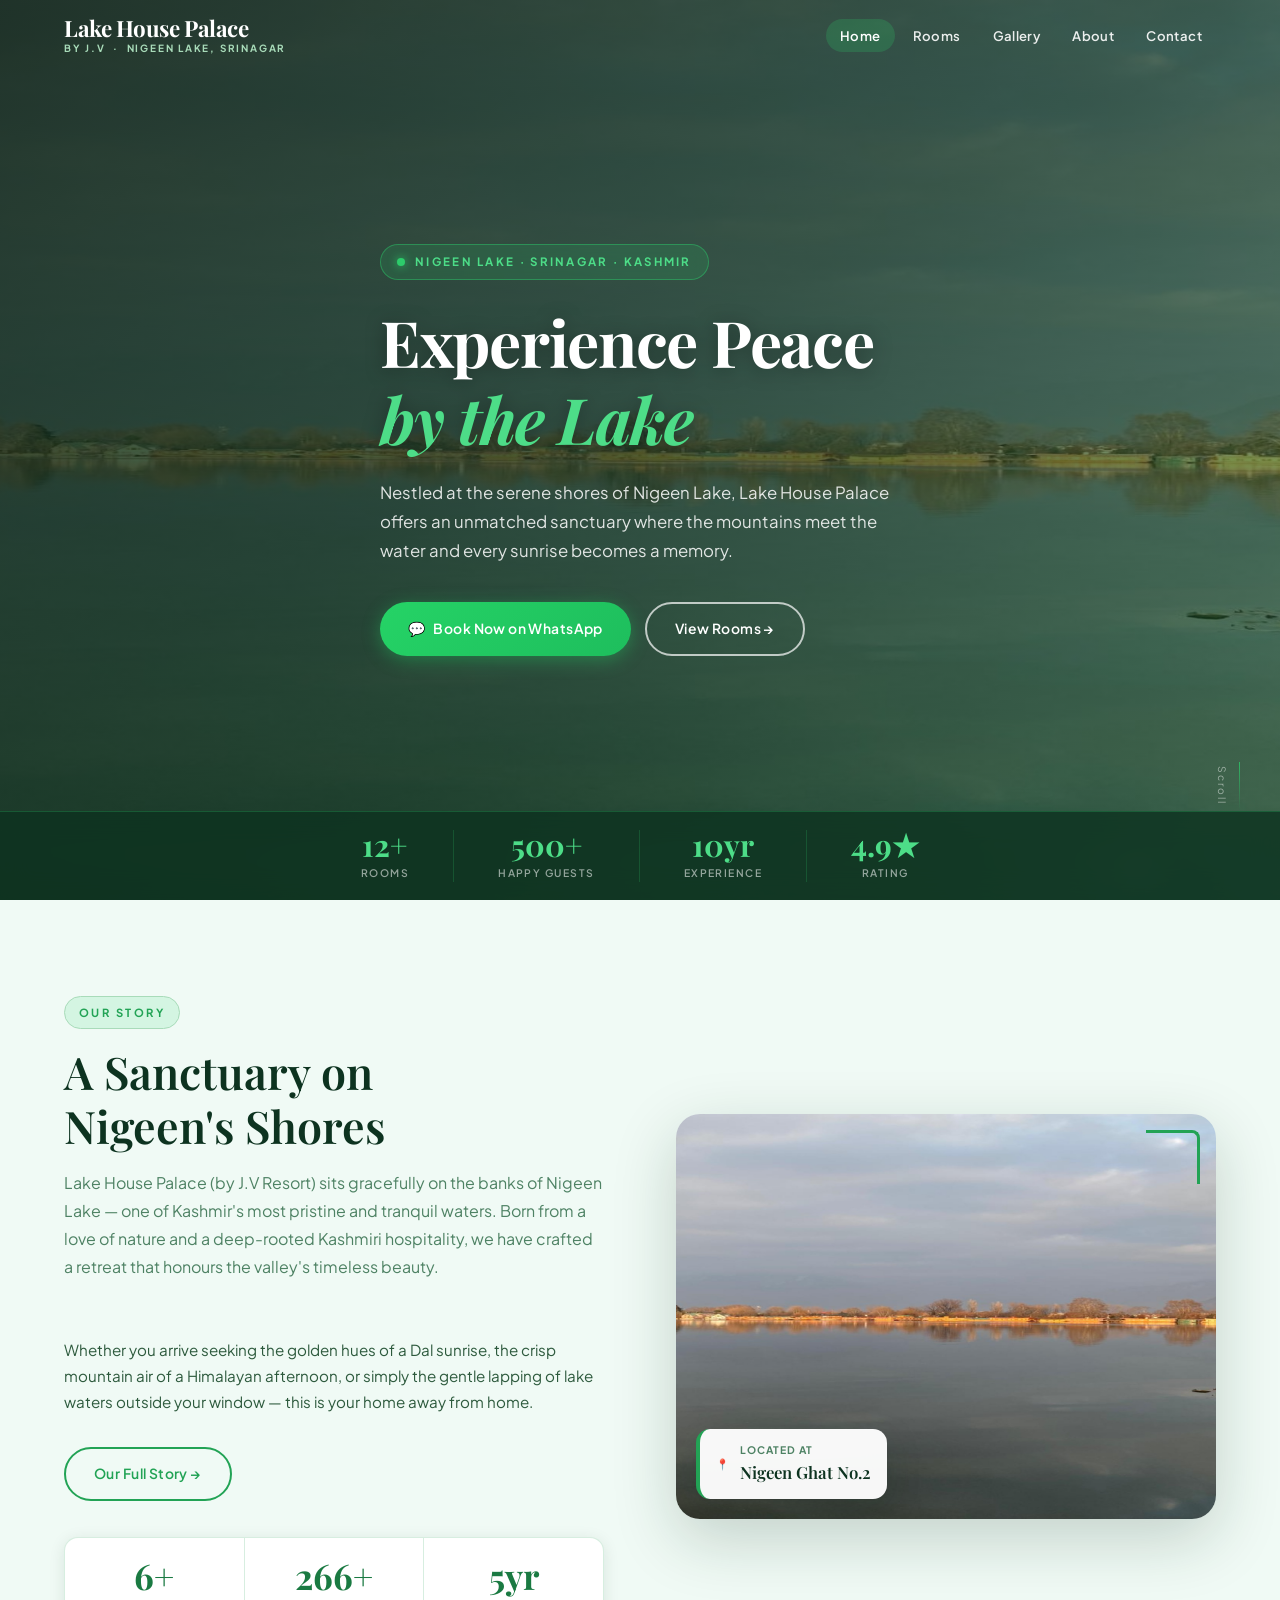
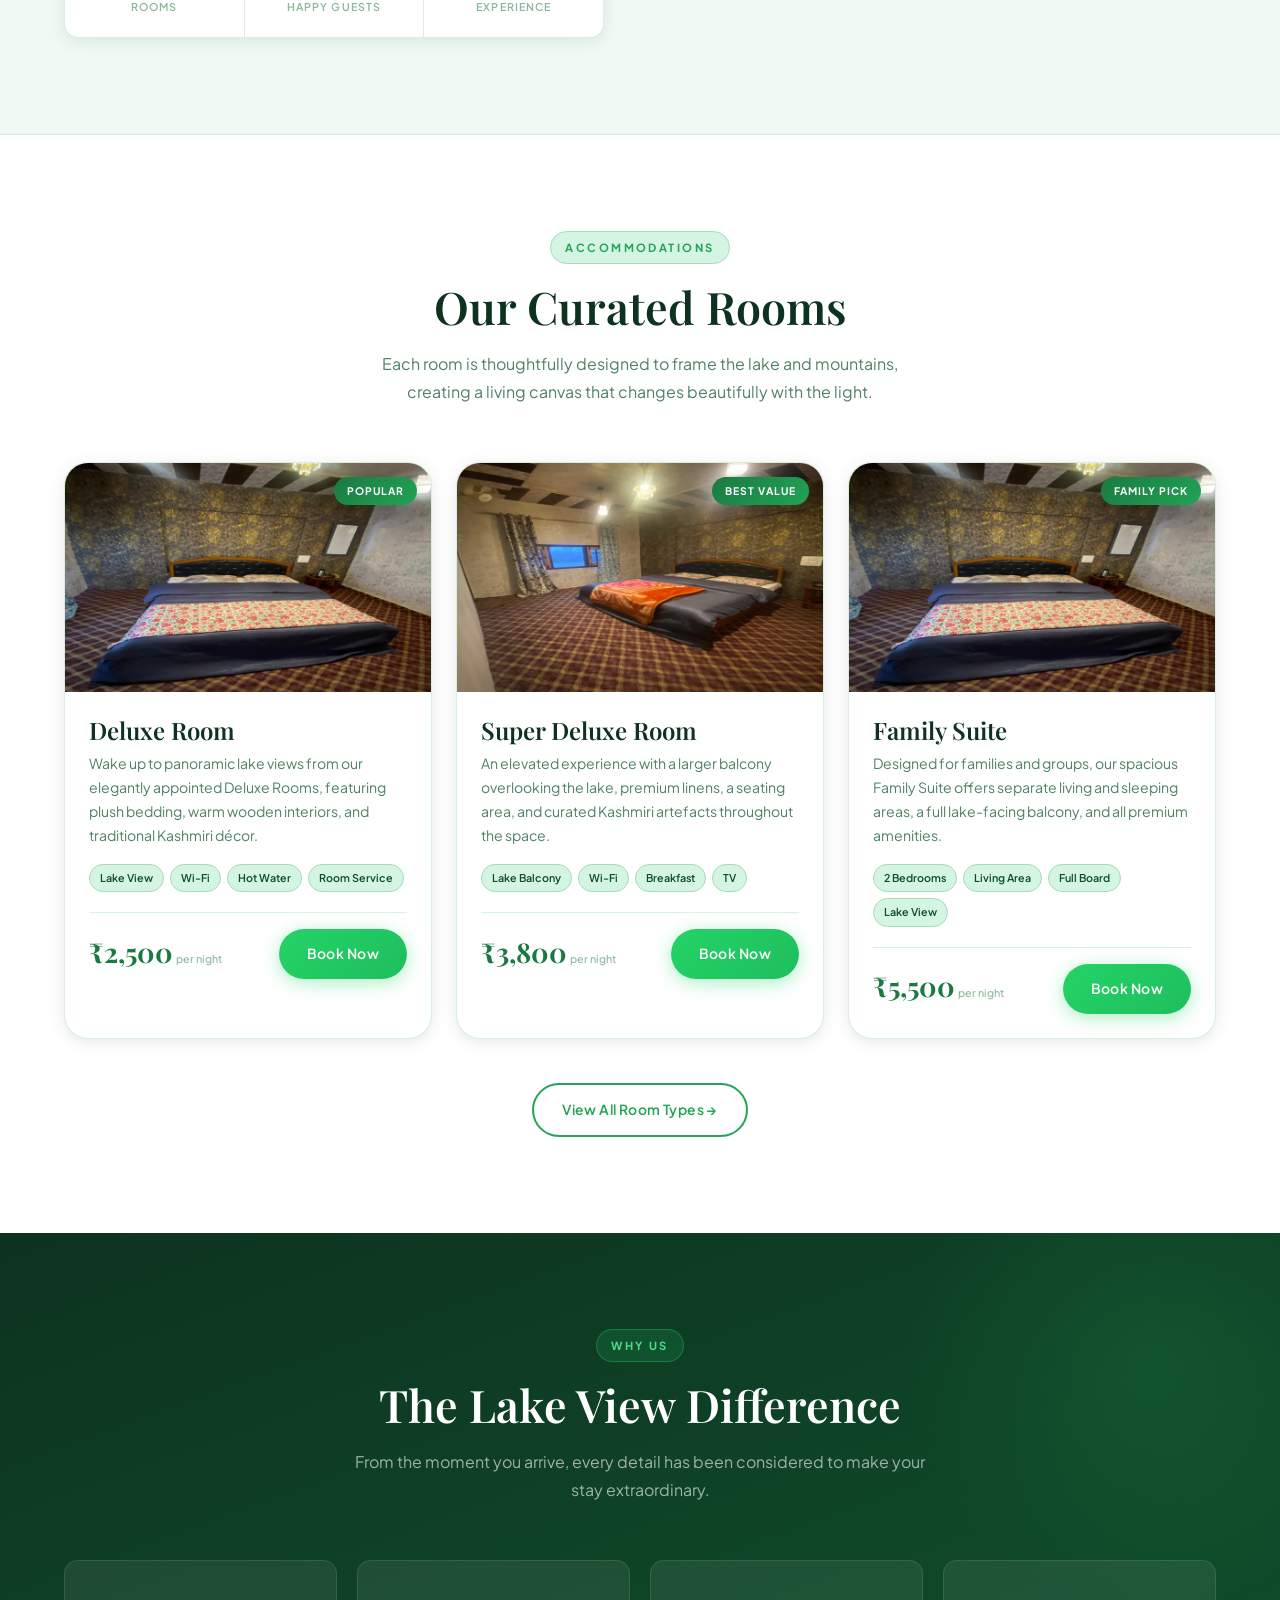
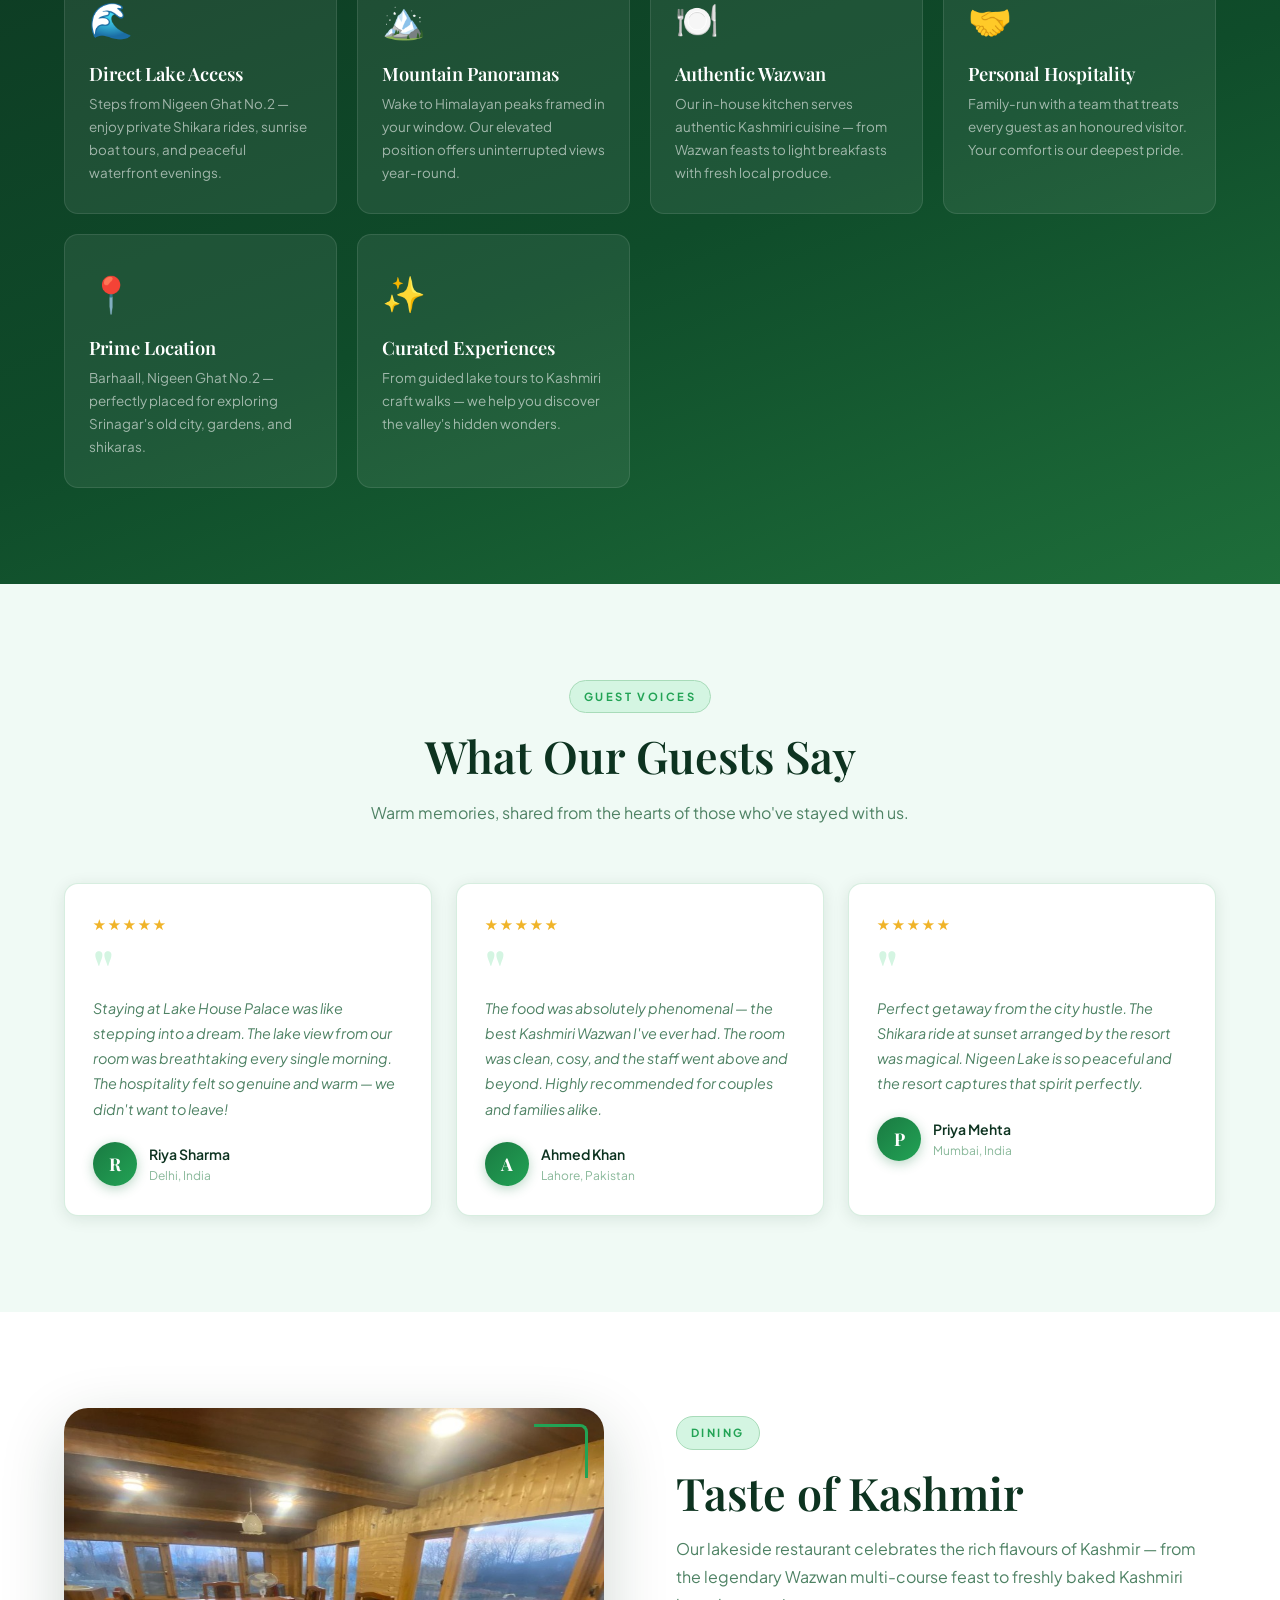
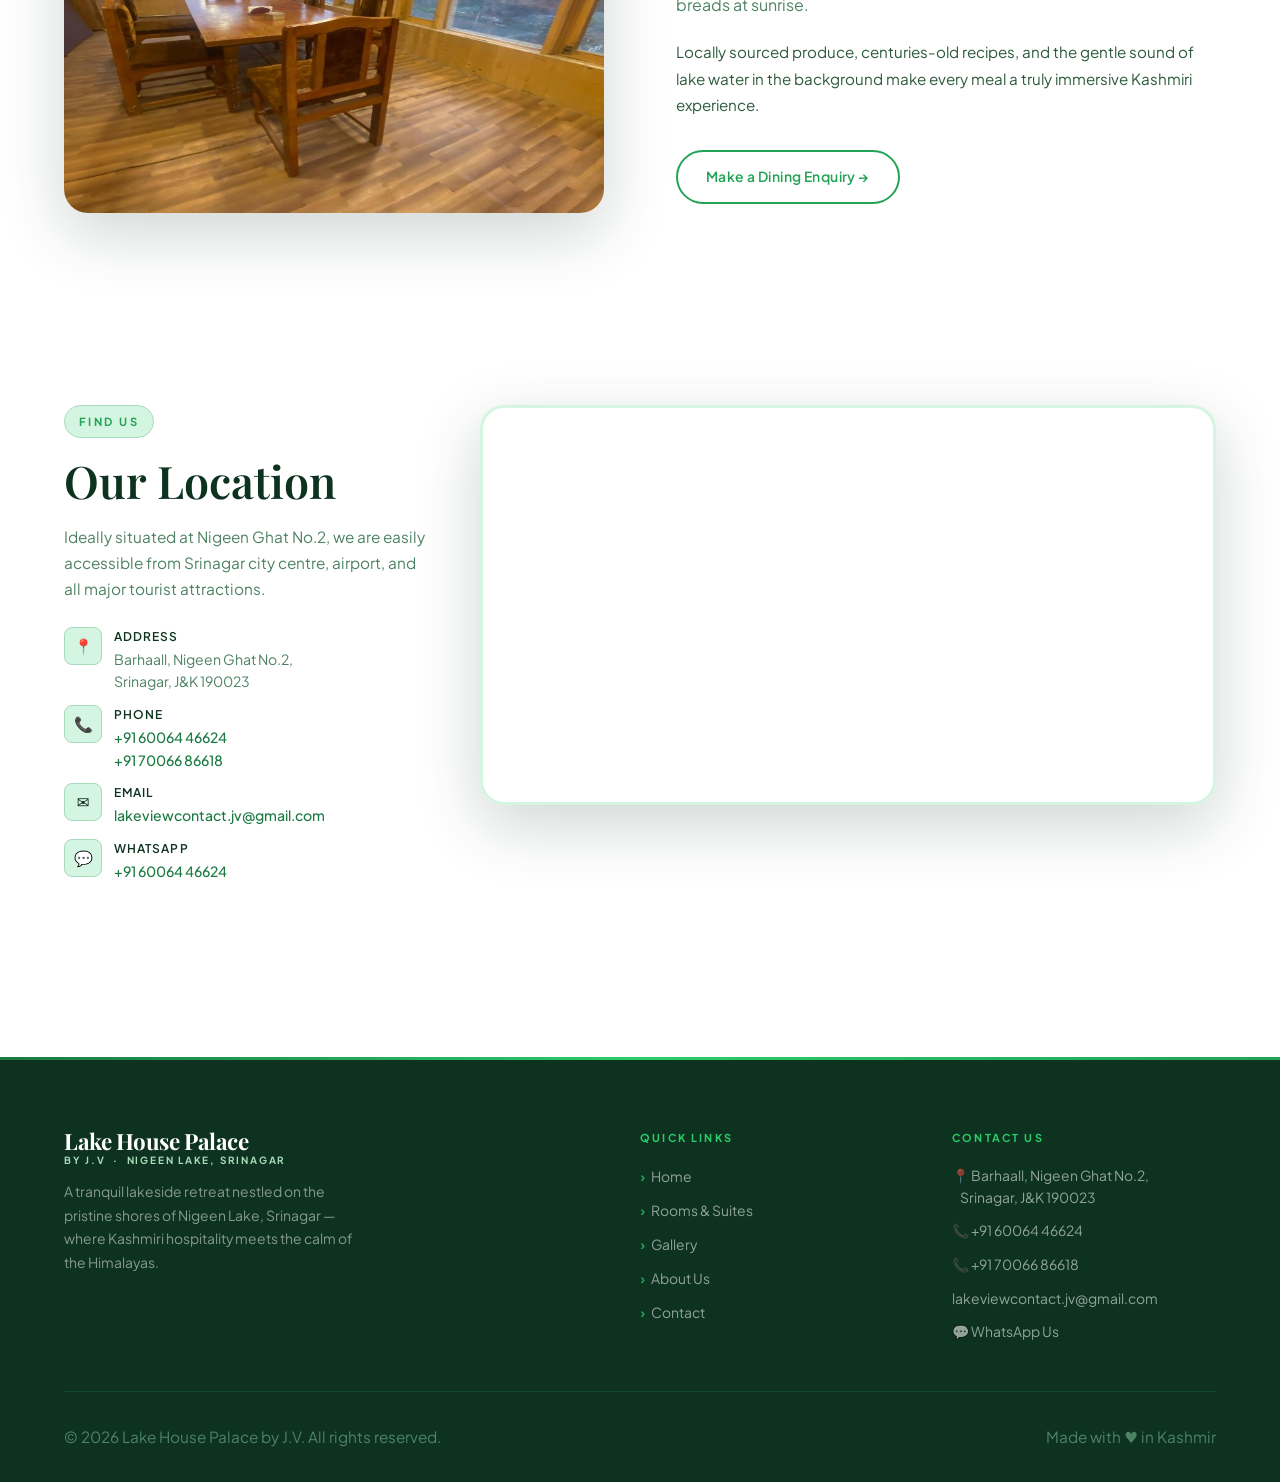
==== index.html @ 5be5e1b5 "Add files via upload" ====
<!DOCTYPE html>
<html lang="en">
<head>
  <meta charset="UTF-8" />
  <meta name="viewport" content="width=device-width, initial-scale=1.0" />
  <title>Lake House Palace (by J.V Resort) — Luxury Hotel on Nigeen Lake, Srinagar | Kashmir</title>
  <meta name="description" content="Experience peace by the lake at Lake House Palace (by J.V Resort). Premium accommodation on Nigeen Lake, Srinagar with stunning mountain views. Book your stay in Kashmir's finest lakeside resort." />
  <meta name="keywords" content="Lake House Palace Srinagar, Nigeen Lake hotels, Srinagar hotels, Kashmir resorts, Nigeen Lake accommodation, hotels in Srinagar, Lake House Palace (by J.V Resort)" />
  <meta name="author" content="Lake House Palace by J.V" />
  <meta name="robots" content="index, follow" />
  <link rel="canonical" href="https://lakehousepalace.in/" />
  
  <!-- Open Graph / Facebook / WhatsApp -->
  <meta property="og:type" content="website" />
  <meta property="og:url" content="https://lakehousepalace.in/" />
  <meta property="og:title" content="Lake House Palace by J.V — Luxury Hotel on Nigeen Lake, Srinagar" />
  <meta property="og:description" content="Experience peace by the lake. Premium accommodation on Nigeen Lake, Srinagar with stunning mountain views." />
  <meta property="og:image" content="https://lakehousepalace.in/images/og-img.jpg" />
  
  <!-- Twitter -->
  <meta property="twitter:card" content="summary_large_image">
  <meta property="twitter:url" content="https://lakehousepalace.in/">
  <meta property="twitter:title" content="Lake House Palace by J.V">
  <meta property="twitter:description" content="Experience peace by the lake. Premium accommodation on Nigeen Lake, Srinagar.">
  <meta property="twitter:image" content="https://lakehousepalace.in/images/og-img.jpg">

  <link rel="icon" type="image/png" sizes="32x32" href="/favicon.png">
  <link rel="icon" type="image/png" sizes="16x16" href="/favicon.png">
  <link rel="apple-touch-icon" href="/favicon.png">
  <link rel="shortcut icon" href="/favicon.png">

  <!-- Geo Tags -->
  <meta name="geo.region" content="IN-JK" />
  <meta name="geo.placename" content="Srinagar" />
  
  <link rel="stylesheet" href="css/style.css" />
  
  <!-- Schema.org for Google -->
  <script type="application/ld+json">
{
  "@context": "https://schema.org",
  "@type": "Hotel",
  "name": "Lake House Palace by J.V",
  "image": "https://lakeviewpalace.in/images/og-img.jpg",
  "description": "A tranquil lakeside resort on the pristine shores of Nigeen Lake, Srinagar, Kashmir. Experience luxury accommodation with stunning lake views.",
  "address": {
    "@type": "PostalAddress",
    "streetAddress": "Barhaall, Nigeen Ghat No.2",
    "addressLocality": "Srinagar",
    "addressRegion": "Jammu and Kashmir",
    "postalCode": "190023",
    "addressCountry": "IN"
  },
  "geo": {
    "@type": "GeoCoordinates",
    "latitude": "34.1118",
    "longitude": "74.8262"
  },
  "url": "https://lakeviewpalace.in",
  "telephone": "+916006446624",
  "email": "lakeviewcontact.jv@gmail.com",
  "priceRange": "₹₹",
  "starRating": {
    "@type": "Rating",
    "ratingValue": "4.9"
  },
  "amenityFeature": [
    {
      "@type": "LocationFeatureSpecification",
      "name": "Lake View"
    },
    {
      "@type": "LocationFeatureSpecification",
      "name": "Restaurant"
    },
    {
      "@type": "LocationFeatureSpecification",
      "name": "Free WiFi"
    }
  ]
}
</script>
</head>
<body>

<!-- ═══ NAVBAR ═══════════════════════════════════ -->
<nav class="navbar" aria-label="Main navigation">
  <div class="container">
    <a href="index.html" class="nav-logo" aria-label="Lake House Palace (by J.V Resort) Home">
      <span class="logo-main">Lake House Palace</span>
      <span class="logo-sub">By J.V &nbsp;·&nbsp; Nigeen Lake, Srinagar</span>
    </a>

    <button class="hamburger" aria-label="Toggle menu" aria-expanded="false">
      <span></span><span></span><span></span>
    </button>

    <ul class="nav-links" role="list">
      <li><a href="index.html" class="active">Home</a></li>
      <li><a href="rooms.html">Rooms</a></li>
      <li><a href="gallery.html">Gallery</a></li>
      <li><a href="about.html">About</a></li>
      <li><a href="contact.html">Contact</a></li>
    </ul>
  </div>
</nav>

<!-- ═══ HERO ══════════════════════════════════════ -->
<section class="hero" aria-label="Welcome to Lake House Palace">
  <div class="hero-bg" role="img" aria-label="Scenic view of Nigeen Lake, Srinagar"></div>

  <div class="container">
    <div class="hero-content">
      <div class="hero-badge" aria-label="Location">
        <span class="hero-badge-dot" aria-hidden="true"></span>
        Nigeen Lake · Srinagar · Kashmir
      </div>
      <h1 class="hero-title">
        Experience Peace<br><span class="accent">by the Lake</span>
      </h1>
      <p class="hero-desc">
        Nestled at the serene shores of Nigeen Lake, Lake House Palace offers an unmatched sanctuary where the mountains meet the water and every sunrise becomes a memory.
      </p>
      <div class="hero-actions">
        <a href="https://wa.me/916006446624?text=Hello%2C%20I%27d%20like%20to%20book%20a%20room%20at%20Lake%20View%20Palace." class="btn btn-wa" target="_blank" rel="noopener">
          <span>💬</span> Book Now on WhatsApp
        </a>
        <a href="rooms.html" class="btn btn-outline-white">
          View Rooms →
        </a>
      </div>
    </div>
  </div>

  <!-- Stats Bar -->
  <div class="hero-stats" aria-label="Resort highlights">
    <div class="container">
      <div class="hero-stat-item">
        <span class="hero-stat-num">12+</span>
        <span class="hero-stat-label">Rooms</span>
      </div>
      <div class="hero-stat-item">
        <span class="hero-stat-num">500+</span>
        <span class="hero-stat-label">Happy Guests</span>
      </div>
      <div class="hero-stat-item">
        <span class="hero-stat-num">10yr</span>
        <span class="hero-stat-label">Experience</span>
      </div>
      <div class="hero-stat-item">
        <span class="hero-stat-num">4.9★</span>
        <span class="hero-stat-label">Rating</span>
      </div>
    </div>
  </div>

  <div class="hero-scroll" aria-hidden="true">
    <div class="scroll-line"></div>
    <span>Scroll</span>
  </div>
</section>

<!-- ═══ INTRO ═════════════════════════════════════ -->
<section class="intro section" id="intro" aria-labelledby="intro-heading">
  <div class="container">
    <div class="intro-grid">
      <div class="intro-text">
        <span class="section-label reveal">Our Story</span>
        <h2 class="section-title reveal" id="intro-heading">A Sanctuary on<br>Nigeen's Shores</h2>
        <p class="section-subtitle reveal">
          Lake House Palace (by J.V Resort) sits gracefully on the banks of Nigeen Lake — one of Kashmir's most pristine and tranquil waters. Born from a love of nature and a deep-rooted Kashmiri hospitality, we have crafted a retreat that honours the valley's timeless beauty.
        </p>
        <p class="reveal" style="color:var(--text-mid);font-size:.95rem;margin-bottom:32px;">
          Whether you arrive seeking the golden hues of a Dal sunrise, the crisp mountain air of a Himalayan afternoon, or simply the gentle lapping of lake waters outside your window — this is your home away from home.
        </p>
        <a href="about.html" class="btn btn-outline reveal">Our Full Story →</a>

        <div class="intro-stats reveal">
          <div class="stat">
            <div class="stat-num" data-target="12" data-suffix="+">12+</div>
            <div class="stat-label">Rooms</div>
          </div>
          <div class="stat">
            <div class="stat-num" data-target="500" data-suffix="+">500+</div>
            <div class="stat-label">Happy Guests</div>
          </div>
          <div class="stat">
            <div class="stat-num" data-target="10" data-suffix="yr">10yr</div>
            <div class="stat-label">Experience</div>
          </div>
        </div>
      </div>

      <div class="intro-image reveal">
        <img src="images/hero.jpg" alt="Tranquil view from Lake House Palace overlooking Nigeen Lake" loading="lazy" />
        <div class="intro-badge">
          <span class="intro-badge-icon">📍</span>
          <div>
            <span>Located at</span>
            <strong>Nigeen Ghat No.2</strong>
          </div>
        </div>
      </div>
    </div>
  </div>
</section>

<!-- ═══ FEATURED ROOMS ════════════════════════════ -->
<section class="rooms-section section" id="rooms" aria-labelledby="rooms-heading">
  <div class="container">
    <div class="text-center">
      <span class="section-label reveal">Accommodations</span>
      <h2 class="section-title reveal" id="rooms-heading">Our Curated Rooms</h2>
      <p class="section-subtitle reveal">Each room is thoughtfully designed to frame the lake and mountains, creating a living canvas that changes beautifully with the light.</p>
    </div>

    <div class="rooms-grid">

      <!-- Deluxe Room -->
      <article class="room-card reveal" aria-labelledby="room-deluxe">
        <div class="room-img">
          <img src="images/deluxe.png" alt="Deluxe Lake View Room interior at Lake House Palace (by J.V Resort)" loading="lazy" />
          <span class="room-badge">Popular</span>
        </div>
        <div class="room-body">
          <h3 class="room-name" id="room-deluxe">Deluxe Room</h3>
          <p class="room-desc">Wake up to panoramic lake views from our elegantly appointed Deluxe Rooms, featuring plush bedding, warm wooden interiors, and traditional Kashmiri décor.</p>
          <div class="room-amenities">
            <span class="amenity-tag">Lake View</span>
            <span class="amenity-tag">Wi-Fi</span>
            <span class="amenity-tag">Hot Water</span>
            <span class="amenity-tag">Room Service</span>
          </div>
          <div class="room-footer">
            <div class="room-price">
              <span class="price-num">₹2,500</span>
              <span class="price-note">per night</span>
            </div>
            <a href="https://wa.me/916006446624?text=I'd%20like%20to%20book%20the%20Deluxe%20Room%20at%20Lake%20House%20Palace." class="btn btn-wa" target="_blank" rel="noopener">Book Now</a>
          </div>
        </div>
      </article>

      <!-- Super Deluxe Room -->
      <article class="room-card reveal" aria-labelledby="room-superdeluxe">
        <div class="room-img">
          <img src="images/superdeluxe.png" alt="Super Deluxe Room at Lake House Palace Srinagar" loading="lazy" />
          <span class="room-badge">Best Value</span>
        </div>
        <div class="room-body">
          <h3 class="room-name" id="room-superdeluxe">Super Deluxe Room</h3>
          <p class="room-desc">An elevated experience with a larger balcony overlooking the lake, premium linens, a seating area, and curated Kashmiri artefacts throughout the space.</p>
          <div class="room-amenities">
            <span class="amenity-tag">Lake Balcony</span>
            <span class="amenity-tag">Wi-Fi</span>
            <span class="amenity-tag">Breakfast</span>
            <span class="amenity-tag">TV</span>
          </div>
          <div class="room-footer">
            <div class="room-price">
              <span class="price-num">₹3,800</span>
              <span class="price-note">per night</span>
            </div>
            <a href="https://wa.me/916006446624?text=I'd%20like%20to%20book%20the%20Super%20Deluxe%20Room%20at%20Lake%20House%20Palace." class="btn btn-wa" target="_blank" rel="noopener">Book Now</a>
          </div>
        </div>
      </article>

      <!-- Family Suite -->
      <article class="room-card reveal" aria-labelledby="room-family">
        <div class="room-img">
          <img src="images/deluxe.png" alt="Family Suite at Lake House Palace offering spacious lake views" loading="lazy" />
          <span class="room-badge">Family Pick</span>
        </div>
        <div class="room-body">
          <h3 class="room-name" id="room-family">Family Suite</h3>
          <p class="room-desc">Designed for families and groups, our spacious Family Suite offers separate living and sleeping areas, a full lake-facing balcony, and all premium amenities.</p>
          <div class="room-amenities">
            <span class="amenity-tag">2 Bedrooms</span>
            <span class="amenity-tag">Living Area</span>
            <span class="amenity-tag">Full Board</span>
            <span class="amenity-tag">Lake View</span>
          </div>
          <div class="room-footer">
            <div class="room-price">
              <span class="price-num">₹5,500</span>
              <span class="price-note">per night</span>
            </div>
            <a href="https://wa.me/916006446624?text=I'd%20like%20to%20book%20the%20Family%20Suite%20at%20Lake%20House%20Palace." class="btn btn-wa" target="_blank" rel="noopener">Book Now</a>
          </div>
        </div>
      </article>

    </div>

    <div class="text-center" style="margin-top:44px;">
      <a href="rooms.html" class="btn btn-outline reveal">View All Room Types →</a>
    </div>
  </div>
</section>

<!-- ═══ WHY CHOOSE US ══════════════════════════════ -->
<section class="why section" id="why" aria-labelledby="why-heading">
  <div class="container">
    <div class="text-center">
      <span class="section-label reveal">Why Us</span>
      <h2 class="section-title reveal" id="why-heading">The Lake View Difference</h2>
      <p class="section-subtitle reveal" style="color:rgba(255,255,255,.6);">From the moment you arrive, every detail has been considered to make your stay extraordinary.</p>
    </div>

    <div class="why-grid">
      <div class="why-card reveal">
        <div class="why-icon">🌊</div>
        <h3 class="why-title">Direct Lake Access</h3>
        <p class="why-desc">Steps from Nigeen Ghat No.2 — enjoy private Shikara rides, sunrise boat tours, and peaceful waterfront evenings.</p>
      </div>
      <div class="why-card reveal">
        <div class="why-icon">🏔️</div>
        <h3 class="why-title">Mountain Panoramas</h3>
        <p class="why-desc">Wake to Himalayan peaks framed in your window. Our elevated position offers uninterrupted views year-round.</p>
      </div>
      <div class="why-card reveal">
        <div class="why-icon">🍽️</div>
        <h3 class="why-title">Authentic Wazwan</h3>
        <p class="why-desc">Our in-house kitchen serves authentic Kashmiri cuisine — from Wazwan feasts to light breakfasts with fresh local produce.</p>
      </div>
      <div class="why-card reveal">
        <div class="why-icon">🤝</div>
        <h3 class="why-title">Personal Hospitality</h3>
        <p class="why-desc">Family-run with a team that treats every guest as an honoured visitor. Your comfort is our deepest pride.</p>
      </div>
      <div class="why-card reveal">
        <div class="why-icon">📍</div>
        <h3 class="why-title">Prime Location</h3>
        <p class="why-desc">Barhaall, Nigeen Ghat No.2 — perfectly placed for exploring Srinagar's old city, gardens, and shikaras.</p>
      </div>
      <div class="why-card reveal">
        <div class="why-icon">✨</div>
        <h3 class="why-title">Curated Experiences</h3>
        <p class="why-desc">From guided lake tours to Kashmiri craft walks — we help you discover the valley's hidden wonders.</p>
      </div>
    </div>
  </div>
</section>

<!-- ═══ TESTIMONIALS ══════════════════════════════ -->
<section class="testimonials section" id="testimonials" aria-labelledby="testi-heading">
  <div class="container">
    <div class="text-center">
      <span class="section-label reveal">Guest Voices</span>
      <h2 class="section-title reveal" id="testi-heading">What Our Guests Say</h2>
      <p class="section-subtitle reveal">Warm memories, shared from the hearts of those who've stayed with us.</p>
    </div>

    <div class="testimonials-grid">
      <article class="testi-card reveal">
        <div class="stars" aria-label="5 out of 5 stars">★★★★★</div>
        <div class="testi-quote">"</div>
        <p class="testi-text">Staying at Lake House Palace was like stepping into a dream. The lake view from our room was breathtaking every single morning. The hospitality felt so genuine and warm — we didn't want to leave!</p>
        <div class="testi-author">
          <div class="testi-avatar" aria-hidden="true">R</div>
          <div>
            <p class="testi-name">Riya Sharma</p>
            <p class="testi-place">Delhi, India</p>
          </div>
        </div>
      </article>

      <article class="testi-card reveal">
        <div class="stars" aria-label="5 out of 5 stars">★★★★★</div>
        <div class="testi-quote">"</div>
        <p class="testi-text">The food was absolutely phenomenal — the best Kashmiri Wazwan I've ever had. The room was clean, cosy, and the staff went above and beyond. Highly recommended for couples and families alike.</p>
        <div class="testi-author">
          <div class="testi-avatar" aria-hidden="true">A</div>
          <div>
            <p class="testi-name">Ahmed Khan</p>
            <p class="testi-place">Lahore, Pakistan</p>
          </div>
        </div>
      </article>

      <article class="testi-card reveal">
        <div class="stars" aria-label="5 out of 5 stars">★★★★★</div>
        <div class="testi-quote">"</div>
        <p class="testi-text">Perfect getaway from the city hustle. The Shikara ride at sunset arranged by the resort was magical. Nigeen Lake is so peaceful and the resort captures that spirit perfectly.</p>
        <div class="testi-author">
          <div class="testi-avatar" aria-hidden="true">P</div>
          <div>
            <p class="testi-name">Priya Mehta</p>
            <p class="testi-place">Mumbai, India</p>
          </div>
        </div>
      </article>
    </div>
  </div>
</section>

<!-- ═══ RESTAURANT PREVIEW ════════════════════════ -->
<section class="section" style="background:var(--shore);" aria-labelledby="rest-heading">
  <div class="container">
    <div class="intro-grid">
      <div class="intro-image reveal">
        <img src="images/restaurant.jpg" alt="Lake House Palace restaurant serving authentic Kashmiri cuisine" loading="lazy" />
      </div>
      <div class="intro-text">
        <span class="section-label reveal">Dining</span>
        <h2 class="section-title reveal" id="rest-heading">Taste of Kashmir</h2>
        <p class="section-subtitle reveal" style="margin-bottom:20px;">
          Our lakeside restaurant celebrates the rich flavours of Kashmir — from the legendary Wazwan multi-course feast to freshly baked Kashmiri breads at sunrise.
        </p>
        <p class="reveal" style="color:var(--text-mid);font-size:.95rem;margin-bottom:32px;">
          Locally sourced produce, centuries-old recipes, and the gentle sound of lake water in the background make every meal a truly immersive Kashmiri experience.
        </p>
        <a href="contact.html" class="btn btn-outline reveal">Make a Dining Enquiry →</a>
      </div>
    </div>
  </div>
</section>

<!-- ═══ MAP ════════════════════════════════════════ -->
<section class="map-section section" id="location" aria-labelledby="map-heading">
  <div class="container">
    <div class="map-inner">
      <div>
        <span class="section-label reveal">Find Us</span>
        <h2 class="section-title reveal" id="map-heading">Our Location</h2>
        <p class="reveal" style="margin-bottom:24px;">Ideally situated at Nigeen Ghat No.2, we are easily accessible from Srinagar city centre, airport, and all major tourist attractions.</p>

        <ul class="contact-list reveal">
          <li class="contact-item">
            <span class="contact-icon" aria-hidden="true">📍</span>
            <div class="contact-text">
              <strong>Address</strong>
              Barhaall, Nigeen Ghat No.2,<br>Srinagar, J&K 190023
            </div>
          </li>
          <li class="contact-item">
            <span class="contact-icon" aria-hidden="true">📞</span>
            <div class="contact-text">
              <strong>Phone</strong>
              <a href="tel:+916006446624">+91 60064 46624</a><br>
              <a href="tel:+917006686618">+91 70066 86618</a>
            </div>
          </li>
          <li class="contact-item">
            <span class="contact-icon" aria-hidden="true">✉️</span>
            <div class="contact-text">
              <strong>Email</strong>
              <a href="mailto:lakeviewcontact.jv@gmail.com">lakeviewcontact.jv@gmail.com</a>
            </div>
          </li>
          <li class="contact-item">
            <span class="contact-icon" aria-hidden="true">💬</span>
            <div class="contact-text">
              <strong>WhatsApp</strong>
              <a href="https://wa.me/916006446624" target="_blank" rel="noopener">+91 60064 46624</a>
            </div>
          </li>
        </ul>

        <div style="margin-top:28px;" class="reveal">
          <a href="https://wa.me/916006446624?text=Hello%20Lake%20House%20Palace%2C%20I%20need%20directions." class="btn btn-wa" target="_blank" rel="noopener">
            <span>💬</span> Get Directions via WhatsApp
          </a>
        </div>
      </div>

      <div class="map-frame reveal">
        <iframe
          src="https://maps.google.com/maps?q=Barhaall,+Srinagar,+Nigeen+Ghat+No.2,+Jammu+and+Kashmir+190023&output=embed"
          loading="lazy"
          allowfullscreen
          title="Lake House Palace location map — Nigeen Ghat No.2, Srinagar"
          referrerpolicy="no-referrer-when-downgrade">
        </iframe>
      </div>
    </div>
  </div>
</section>

<!-- ═══ FOOTER ════════════════════════════════════ -->
<footer class="footer" role="contentinfo">
  <div class="container">
    <div class="footer-grid">

      <div class="footer-brand">
        <a href="index.html" class="nav-logo">
          <span class="logo-main">Lake House Palace</span>
          <span class="logo-sub">By J.V &nbsp;·&nbsp; Nigeen Lake, Srinagar</span>
        </a>
        <p>A tranquil lakeside retreat nestled on the pristine shores of Nigeen Lake, Srinagar — where Kashmiri hospitality meets the calm of the Himalayas.</p>
      </div>

      <div>
        <p class="footer-title">Quick Links</p>
        <ul class="footer-links" role="list">
          <li><a href="index.html">Home</a></li>
          <li><a href="rooms.html">Rooms & Suites</a></li>
          <li><a href="gallery.html">Gallery</a></li>
          <li><a href="about.html">About Us</a></li>
          <li><a href="contact.html">Contact</a></li>
        </ul>
      </div>

      <div>
        <p class="footer-title">Contact Us</p>
        <div class="footer-contact">
          <a href="https://maps.app.goo.gl/zUoeW21KdYyyNMRp8" target="_blank" rel="noopener">
            📍 Barhaall, Nigeen Ghat No.2,<br>&nbsp;&nbsp;&nbsp;&nbsp;Srinagar, J&K 190023
          </a>
           <a href="tel:+916006446624">📞 +91 60064 46624</a>
          <a href="tel:+917006686618">📞 +91 70066 86618</a>
         <a href="mailto:lakeviewcontact.jv@gmail.com">lakeviewcontact.jv@gmail.com</a>
          <a href="https://wa.me/916006446624" target="_blank" rel="noopener">💬 WhatsApp Us</a>
        </div>
      </div>

    </div>

    <div class="footer-bottom">
      <p>© <span id="year"></span> Lake House Palace by J.V. All rights reserved.</p>
      <p>Made with ♥ in Kashmir</p>
    </div>
  </div>
</footer>

<script src="js/script.js"></script>
</body>
</html>
---- css/style.css ----
/* ===================================================
   Lake View Resort by J.V — GREEN EDITION CSS
   Design: Bold, vibrant, high-visibility green theme
   Premium UI/UX — crisp, modern, resort-luxury feel
   =================================================== */

@import url('https://fonts.googleapis.com/css2?family=Playfair+Display:ital,wght@0,400;0,600;0,700;1,400;1,600&family=Plus+Jakarta+Sans:wght@300;400;500;600;700&display=swap');

/* ─── CSS Variables ─────────────────────────────── */
:root {
  /* Green Palette */
  --forest:       #0d3320;
  --pine:         #0f4c2a;
  --emerald:      #1a7a42;
  --jade:         #22a355;
  --mint:         #2dcc6b;
  --lime-glow:    #4ddd88;
  --sage:         #a8dbb9;
  --pale-mint:    #d4f5e2;
  --frost:        #edfaf3;

  /* Accent */
  --gold:         #f0b429;
  --gold-dark:    #d4960e;

  /* Text */
  --text-dark:    #0a1f12;
  --text-mid:     #2d5a3d;
  --text-soft:    #4e8264;
  --text-muted:   #89b89a;

  /* Neutral */
  --white:        #ffffff;
  --off-white:    #f7fdf9;
  --light-bg:     #f0faf5;
  --border:       rgba(34,163,85,.18);

  /* Shadows */
  --shadow-xs:    0 1px 6px rgba(13,51,32,.07);
  --shadow-sm:    0 3px 16px rgba(13,51,32,.10);
  --shadow-md:    0 8px 36px rgba(13,51,32,.14);
  --shadow-lg:    0 20px 64px rgba(13,51,32,.20);

  /* Structure */
  --nav-h:        70px;
  --radius-sm:    8px;
  --radius:       14px;
  --radius-lg:    24px;
  --transition:   0.3s cubic-bezier(.4,0,.2,1);
  --transition-s: 0.5s cubic-bezier(.4,0,.2,1);

  /* Typography */
  --font-serif:   'Playfair Display', Georgia, serif;
  --font-sans:    'Plus Jakarta Sans', system-ui, sans-serif;
}

/* ─── Reset ─────────────────────────────────────── */
*, *::before, *::after { box-sizing: border-box; margin: 0; padding: 0; }

html { scroll-behavior: smooth; font-size: 16px; }

body {
  font-family: var(--font-sans);
  color: var(--text-dark);
  background: var(--white);
  line-height: 1.72;
  overflow-x: hidden;
}

img { max-width: 100%; height: auto; display: block; }
a   { color: inherit; text-decoration: none; }
ul  { list-style: none; }
button { cursor: pointer; border: none; background: none; font: inherit; }

/* Scrollbar */
::-webkit-scrollbar { width: 8px; }
::-webkit-scrollbar-track { background: var(--frost); }
::-webkit-scrollbar-thumb { background: var(--jade); border-radius: 4px; }
::-webkit-scrollbar-thumb:hover { background: var(--emerald); }

/* Selection */
::selection { background: var(--mint); color: var(--forest); }

/* ─── Typography ─────────────────────────────────── */
h1, h2, h3, h4 {
  font-family: var(--font-serif);
  line-height: 1.2;
  color: var(--forest);
}
h1 { font-size: clamp(2.4rem, 5vw, 4.4rem); font-weight: 700; letter-spacing: -.02em; }
h2 { font-size: clamp(1.9rem, 3.5vw, 3.2rem); font-weight: 600; }
h3 { font-size: clamp(1.3rem, 2.5vw, 1.9rem); font-weight: 600; }
h4 { font-size: 1.1rem; font-weight: 600; }
p  { color: var(--text-soft); font-weight: 400; font-size: .96rem; }

/* ─── Layout ─────────────────────────────────────── */
.container { max-width: 1200px; margin: 0 auto; padding: 0 24px; }
.section { padding: 96px 0; }
.text-center { text-align: center; }
.text-center .section-subtitle { margin-left: auto; margin-right: auto; }

/* ─── Section Decoration ─────────────────────────── */
.section-label {
  display: inline-flex;
  align-items: center;
  gap: 8px;
  font-size: .7rem;
  font-weight: 700;
  letter-spacing: .22em;
  text-transform: uppercase;
  color: var(--jade);
  background: var(--pale-mint);
  padding: 6px 14px;
  border-radius: 50px;
  margin-bottom: 16px;
  border: 1px solid var(--sage);
}

.section-title { margin-bottom: 16px; }

.section-subtitle {
  max-width: 580px;
  color: var(--text-soft);
  font-size: 1rem;
  margin-bottom: 56px;
  font-weight: 400;
  line-height: 1.75;
}

/* ─── Buttons ────────────────────────────────────── */
.btn {
  display: inline-flex;
  align-items: center;
  gap: 8px;
  padding: 13px 28px;
  border-radius: 50px;
  font-family: var(--font-sans);
  font-size: .87rem;
  font-weight: 600;
  letter-spacing: .03em;
  transition: var(--transition);
  white-space: nowrap;
}

.btn-primary {
  background: linear-gradient(135deg, var(--emerald), var(--jade));
  color: var(--white);
  box-shadow: 0 4px 20px rgba(26,122,66,.4);
}
.btn-primary:hover {
  background: linear-gradient(135deg, var(--pine), var(--emerald));
  transform: translateY(-2px);
  box-shadow: 0 8px 32px rgba(26,122,66,.5);
}

.btn-outline {
  border: 2px solid var(--jade);
  color: var(--jade);
  background: transparent;
  font-weight: 600;
}
.btn-outline:hover {
  background: var(--jade);
  color: var(--white);
  transform: translateY(-2px);
  box-shadow: var(--shadow-md);
}

.btn-outline-white {
  border: 2px solid rgba(255,255,255,.7);
  color: var(--white);
  background: transparent;
  font-weight: 600;
}
.btn-outline-white:hover {
  background: rgba(255,255,255,.15);
  border-color: var(--white);
  transform: translateY(-2px);
}

.btn-gold {
  background: linear-gradient(135deg, var(--gold), var(--gold-dark));
  color: var(--white);
  box-shadow: 0 4px 20px rgba(240,180,41,.4);
  font-weight: 700;
}
.btn-gold:hover {
  transform: translateY(-2px);
  box-shadow: 0 8px 32px rgba(240,180,41,.55);
}

.btn-wa {
  background: linear-gradient(135deg, #25D366, #1ebe5d);
  color: var(--white);
  box-shadow: 0 4px 18px rgba(37,211,102,.38);
  font-weight: 600;
}
.btn-wa:hover {
  background: linear-gradient(135deg, #1ebe5d, #18a850);
  transform: translateY(-2px);
  box-shadow: 0 8px 28px rgba(37,211,102,.5);
}

.btn-call {
  background: linear-gradient(135deg, var(--forest), var(--pine));
  color: var(--white);
  box-shadow: var(--shadow-sm);
}
.btn-call:hover {
  background: linear-gradient(135deg, var(--pine), var(--emerald));
  transform: translateY(-2px);
}

/* ─── NAVBAR ─────────────────────────────────────── */
.navbar {
  position: fixed;
  top: 0; left: 0; right: 0;
  z-index: 900;
  height: var(--nav-h);
  display: flex;
  align-items: center;
  transition: background var(--transition), box-shadow var(--transition);
}

.navbar.scrolled {
  background: rgba(255,255,255,.97);
  backdrop-filter: blur(16px);
  box-shadow: 0 2px 24px rgba(13,51,32,.1);
  border-bottom: 1px solid var(--border);
}

.navbar .container {
  display: flex;
  align-items: center;
  justify-content: space-between;
  width: 100%;
}

.nav-logo { display: flex; flex-direction: column; line-height: 1.1; gap: 2px; }

.nav-logo .logo-main {
  font-family: var(--font-serif);
  font-size: 1.4rem;
  font-weight: 700;
  color: var(--forest);
  letter-spacing: -.02em;
  transition: color var(--transition);
}
.navbar:not(.scrolled) .logo-main { color: var(--white); }

.nav-logo .logo-sub {
  font-size: .62rem;
  font-weight: 700;
  letter-spacing: .18em;
  text-transform: uppercase;
  color: var(--jade);
}
.navbar:not(.scrolled) .logo-sub { color: var(--sage); }

.nav-links {
  display: flex;
  align-items: center;
  gap: 4px;
}

.nav-links a {
  font-size: .82rem;
  font-weight: 600;
  letter-spacing: .03em;
  color: var(--text-dark);
  padding: 8px 14px;
  border-radius: 50px;
  transition: var(--transition);
}
.navbar:not(.scrolled) .nav-links a { color: rgba(255,255,255,.9); }

.nav-links a:hover, .nav-links a.active {
  background: var(--pale-mint);
  color: var(--pine);
}
.navbar:not(.scrolled) .nav-links a:hover,
.navbar:not(.scrolled) .nav-links a.active {
  background: rgba(45,204,107,.22);
  color: var(--white);
}

.hamburger {
  display: none;
  flex-direction: column;
  gap: 5px;
  padding: 6px;
  border-radius: 8px;
  transition: background var(--transition);
}
.hamburger:hover { background: var(--pale-mint); }
.navbar:not(.scrolled) .hamburger:hover { background: rgba(255,255,255,.15); }

.hamburger span {
  display: block;
  width: 22px; height: 2.5px;
  background: var(--forest);
  border-radius: 2px;
  transition: var(--transition);
}
.navbar:not(.scrolled) .hamburger span { background: var(--white); }

.hamburger.open span:nth-child(1) { transform: rotate(45deg) translate(5.5px, 5.5px); }
.hamburger.open span:nth-child(2) { opacity: 0; width: 0; }
.hamburger.open span:nth-child(3) { transform: rotate(-45deg) translate(5.5px, -5.5px); }

/* ─── HERO ───────────────────────────────────────── */
.hero {
  position: relative;
  height: 100vh;
  min-height: 640px;
  display: flex;
  align-items: center;
  overflow: hidden;
}

.hero-bg {
  position: absolute;
  inset: 0;
  background-image: url('../images/hero.jpg');
  background-size: cover;
  background-position: center;
  transform: scale(1.05);
  transition: transform 8s ease;
}

.hero-bg::after {
  content: '';
  position: absolute;
  inset: 0;
  background: linear-gradient(
    150deg,
    rgba(9,30,18,.88) 0%,
    rgba(13,51,32,.74) 45%,
    rgba(26,122,66,.38) 100%
  );
}

.hero.loaded .hero-bg { transform: scale(1); }

.hero-content {
  position: relative;
  z-index: 2;
  color: var(--white);
  max-width: 700px;
}

.hero-badge {
  display: inline-flex;
  align-items: center;
  gap: 10px;
  background: rgba(45,204,107,.15);
  border: 1px solid rgba(45,204,107,.45);
  backdrop-filter: blur(8px);
  color: var(--lime-glow);
  font-size: .72rem;
  font-weight: 700;
  letter-spacing: .2em;
  text-transform: uppercase;
  padding: 7px 16px;
  border-radius: 50px;
  margin-bottom: 24px;
  opacity: 0;
  transform: translateY(16px);
  animation: fadeUp .8s .2s forwards;
}

.hero-badge-dot {
  width: 8px; height: 8px;
  background: var(--mint);
  border-radius: 50%;
  box-shadow: 0 0 10px var(--mint);
  animation: pulseDot 2s infinite;
}

.hero-title {
  color: var(--white);
  font-weight: 700;
  margin-bottom: 20px;
  text-shadow: 0 2px 20px rgba(0,0,0,.35);
  opacity: 0;
  transform: translateY(24px);
  animation: fadeUp .9s .4s forwards;
}

.hero-title .accent { color: var(--lime-glow); font-style: italic; }

.hero-desc {
  font-size: 1.05rem;
  color: rgba(255,255,255,.85);
  margin-bottom: 36px;
  font-weight: 400;
  max-width: 520px;
  line-height: 1.75;
  opacity: 0;
  transform: translateY(20px);
  animation: fadeUp .9s .6s forwards;
}

.hero-actions {
  display: flex;
  gap: 14px;
  flex-wrap: wrap;
  opacity: 0;
  transform: translateY(20px);
  animation: fadeUp .9s .8s forwards;
}

/* Hero stats bar */
.hero-stats {
  position: absolute;
  bottom: 0; left: 0; right: 0;
  z-index: 3;
  background: rgba(13,51,32,.8);
  backdrop-filter: blur(14px);
  border-top: 1px solid rgba(45,204,107,.25);
  padding: 18px 0;
  opacity: 0;
  animation: fadeIn 1s 1s forwards;
}

.hero-stats .container {
  display: flex;
  justify-content: center;
}

.hero-stat-item {
  display: flex;
  flex-direction: column;
  align-items: center;
  padding: 0 44px;
  border-right: 1px solid rgba(45,204,107,.2);
}
.hero-stat-item:last-child { border-right: none; }

.hero-stat-num {
  font-family: var(--font-serif);
  font-size: 1.9rem;
  font-weight: 700;
  color: var(--lime-glow);
  line-height: 1;
}

.hero-stat-label {
  font-size: .65rem;
  font-weight: 600;
  letter-spacing: .14em;
  text-transform: uppercase;
  color: rgba(255,255,255,.55);
  margin-top: 4px;
}

/* Scroll indicator */
.hero-scroll {
  position: absolute;
  bottom: 90px; right: 40px;
  z-index: 2;
  display: flex;
  flex-direction: column;
  align-items: center;
  gap: 8px;
  writing-mode: vertical-rl;
  color: rgba(255,255,255,.5);
  font-size: .64rem;
  letter-spacing: .2em;
  animation: fadeIn 1s 1.4s both;
}

.scroll-line {
  width: 1.5px; height: 48px;
  background: linear-gradient(to bottom, rgba(45,204,107,.8), transparent);
  animation: scrollDown 2s infinite;
}

/* ─── INTRO ──────────────────────────────────────── */
.intro {
  background: var(--light-bg);
  border-bottom: 1px solid var(--border);
}

.intro-grid {
  display: grid;
  grid-template-columns: 1fr 1fr;
  gap: 72px;
  align-items: center;
}

.intro-image {
  position: relative;
  border-radius: var(--radius-lg);
  overflow: hidden;
  aspect-ratio: 4/3;
  box-shadow: var(--shadow-lg);
}

.intro-image img { width: 100%; height: 100%; object-fit: cover; transition: transform .6s ease; }
.intro-image:hover img { transform: scale(1.04); }

.intro-image::before {
  content: '';
  position: absolute;
  top: 16px; right: 16px;
  width: 54px; height: 54px;
  border-top: 3px solid var(--jade);
  border-right: 3px solid var(--jade);
  border-radius: 0 var(--radius-sm) 0 0;
  z-index: 1;
}

.intro-badge {
  position: absolute;
  bottom: 20px; left: 20px;
  background: rgba(255,255,255,.96);
  backdrop-filter: blur(10px);
  padding: 12px 16px;
  border-radius: var(--radius);
  box-shadow: var(--shadow-md);
  border-left: 4px solid var(--jade);
  display: flex;
  align-items: center;
  gap: 10px;
}

.intro-badge-icon { font-size: 1.4rem; }

.intro-badge span {
  display: block;
  font-size: .65rem;
  font-weight: 700;
  letter-spacing: .1em;
  text-transform: uppercase;
  color: var(--text-soft);
}

.intro-badge strong {
  font-family: var(--font-serif);
  font-size: 1.05rem;
  color: var(--forest);
  font-weight: 600;
}

.intro-stats {
  display: flex;
  background: var(--white);
  border-radius: var(--radius);
  overflow: hidden;
  border: 1px solid var(--border);
  box-shadow: var(--shadow-sm);
  margin-top: 36px;
}

.stat { flex: 1; padding: 20px 12px; text-align: center; border-right: 1px solid var(--border); transition: background var(--transition); }
.stat:last-child { border-right: none; }
.stat:hover { background: var(--frost); }

.stat-num {
  font-family: var(--font-serif);
  font-size: 2.2rem;
  font-weight: 700;
  color: var(--emerald);
  line-height: 1;
}

.stat-label {
  font-size: .67rem;
  font-weight: 600;
  letter-spacing: .1em;
  text-transform: uppercase;
  color: var(--text-muted);
  margin-top: 5px;
}

/* ─── ROOM CARDS ─────────────────────────────────── */
.rooms-section { background: var(--white); }

.rooms-grid {
  display: grid;
  grid-template-columns: repeat(auto-fit, minmax(320px, 1fr));
  gap: 24px;
}

.room-card {
  border-radius: var(--radius-lg);
  overflow: hidden;
  background: var(--white);
  box-shadow: var(--shadow-sm);
  transition: var(--transition-s);
  border: 1px solid var(--border);
}

.room-card:hover {
  transform: translateY(-8px);
  box-shadow: var(--shadow-lg);
  border-color: var(--sage);
}

.room-img {
  position: relative;
  overflow: hidden;
  aspect-ratio: 16/10;
}

.room-img img {
  width: 100%; height: 100%;
  object-fit: cover;
  transition: transform .6s ease;
}
.room-card:hover .room-img img { transform: scale(1.07); }

.room-badge {
  position: absolute;
  top: 14px; right: 14px;
  background: linear-gradient(135deg, var(--emerald), var(--jade));
  color: var(--white);
  font-size: .65rem;
  font-weight: 700;
  letter-spacing: .1em;
  text-transform: uppercase;
  padding: 5px 13px;
  border-radius: 50px;
  box-shadow: var(--shadow-sm);
}

.room-body { padding: 24px; }

.room-name {
  font-family: var(--font-serif);
  font-size: 1.5rem;
  font-weight: 600;
  color: var(--forest);
  margin-bottom: 8px;
}

.room-desc {
  font-size: .88rem;
  color: var(--text-soft);
  margin-bottom: 16px;
  line-height: 1.7;
}

.room-amenities { display: flex; flex-wrap: wrap; gap: 6px; margin-bottom: 20px; }

.amenity-tag {
  font-size: .67rem;
  font-weight: 600;
  background: var(--pale-mint);
  color: var(--pine);
  padding: 4px 10px;
  border-radius: 50px;
  border: 1px solid var(--sage);
}

.room-footer {
  display: flex;
  align-items: center;
  justify-content: space-between;
  padding-top: 16px;
  border-top: 1px solid var(--pale-mint);
}

.price-num {
  font-family: var(--font-serif);
  font-size: 1.7rem;
  font-weight: 700;
  color: var(--emerald);
  line-height: 1;
}

.price-note {
  font-size: .67rem;
  font-weight: 500;
  color: var(--text-muted);
  margin-top: 2px;
}

/* ─── WHY SECTION ────────────────────────────────── */
.why {
  background: linear-gradient(160deg, var(--forest) 0%, var(--pine) 60%, #1e6e3a 100%);
  position: relative;
  overflow: hidden;
}

.why::before {
  content: '';
  position: absolute;
  top: -120px; right: -120px;
  width: 500px; height: 500px;
  background: radial-gradient(circle, rgba(45,204,107,.12) 0%, transparent 70%);
  border-radius: 50%;
}

.why .section-label {
  background: rgba(45,204,107,.15);
  border-color: rgba(45,204,107,.35);
  color: var(--lime-glow);
}
.why .section-title { color: var(--white); }
.why .section-subtitle { color: rgba(255,255,255,.65); }

.why-grid {
  display: grid;
  grid-template-columns: repeat(auto-fit, minmax(220px, 1fr));
  gap: 20px;
  position: relative;
  z-index: 2;
}

.why-card {
  background: rgba(255,255,255,.07);
  border: 1px solid rgba(255,255,255,.1);
  border-radius: var(--radius);
  padding: 28px 24px;
  transition: var(--transition-s);
}

.why-card:hover {
  background: rgba(255,255,255,.13);
  border-color: rgba(45,204,107,.4);
  transform: translateY(-5px);
}

.why-icon { font-size: 2.2rem; margin-bottom: 14px; display: block; }
.why-title { font-family: var(--font-serif); font-size: 1.15rem; color: var(--white); margin-bottom: 8px; font-weight: 600; }
.why-desc { font-size: .84rem; color: rgba(255,255,255,.58); line-height: 1.7; }

/* ─── TESTIMONIALS ───────────────────────────────── */
.testimonials { background: var(--light-bg); }

.testimonials-grid {
  display: grid;
  grid-template-columns: repeat(auto-fit, minmax(300px, 1fr));
  gap: 24px;
}

.testi-card {
  background: var(--white);
  border-radius: var(--radius);
  padding: 28px;
  box-shadow: var(--shadow-sm);
  border: 1px solid var(--border);
  transition: var(--transition-s);
  position: relative;
  overflow: hidden;
}

.testi-card::before {
  content: '';
  position: absolute;
  top: 0; left: 0; right: 0;
  height: 3px;
  background: linear-gradient(90deg, var(--jade), var(--mint));
  transform: scaleX(0);
  transition: transform var(--transition-s);
  transform-origin: left;
}

.testi-card:hover { transform: translateY(-5px); box-shadow: var(--shadow-md); }
.testi-card:hover::before { transform: scaleX(1); }

.stars { color: var(--gold); font-size: .9rem; margin-bottom: 12px; letter-spacing: 2px; }

.testi-quote {
  font-family: var(--font-serif);
  font-size: 3.5rem;
  color: var(--pale-mint);
  line-height: .7;
  margin-bottom: 8px;
  font-weight: 700;
}

.testi-text {
  font-size: .9rem;
  color: var(--text-soft);
  line-height: 1.75;
  margin-bottom: 20px;
  font-style: italic;
}

.testi-author { display: flex; align-items: center; gap: 12px; }

.testi-avatar {
  width: 44px; height: 44px;
  border-radius: 50%;
  background: linear-gradient(135deg, var(--emerald), var(--jade));
  display: flex;
  align-items: center;
  justify-content: center;
  font-family: var(--font-serif);
  font-size: 1.1rem;
  color: var(--white);
  font-weight: 700;
  flex-shrink: 0;
  box-shadow: 0 3px 12px rgba(26,122,66,.3);
}

.testi-name { font-weight: 600; font-size: .88rem; color: var(--forest); }
.testi-place { font-size: .75rem; color: var(--text-muted); }

/* ─── MAP SECTION ────────────────────────────────── */
.map-section { background: var(--white); }

.map-inner {
  display: grid;
  grid-template-columns: 1fr 2fr;
  gap: 48px;
  align-items: start;
}

.contact-list { display: flex; flex-direction: column; gap: 12px; margin-top: 24px; }
.contact-item { display: flex; gap: 12px; align-items: flex-start; }

.contact-icon {
  font-size: .95rem;
  width: 38px; height: 38px;
  background: var(--pale-mint);
  border-radius: var(--radius-sm);
  display: flex;
  align-items: center;
  justify-content: center;
  flex-shrink: 0;
  border: 1px solid var(--sage);
}

.contact-text { font-size: .88rem; color: var(--text-soft); line-height: 1.6; }
.contact-text strong {
  display: block;
  color: var(--forest);
  font-weight: 600;
  font-size: .75rem;
  letter-spacing: .09em;
  text-transform: uppercase;
  margin-bottom: 2px;
}
.contact-text a { color: var(--emerald); font-weight: 500; transition: color var(--transition); }
.contact-text a:hover { color: var(--pine); }

.map-frame {
  border-radius: var(--radius-lg);
  overflow: hidden;
  box-shadow: var(--shadow-lg);
  height: 400px;
  border: 3px solid var(--pale-mint);
}
.map-frame iframe { width: 100%; height: 100%; border: none; }

/* ─── FOOTER ─────────────────────────────────────── */
.footer {
  background: var(--forest);
  color: rgba(255,255,255,.7);
  padding: 72px 0 32px;
  position: relative;
  overflow: hidden;
}

.footer::before {
  content: '';
  position: absolute;
  top: 0; left: 0; right: 0;
  height: 3px;
  background: linear-gradient(90deg, var(--emerald), var(--mint), var(--jade));
}

.footer-grid {
  display: grid;
  grid-template-columns: 2fr 1fr 1fr;
  gap: 48px;
  padding-bottom: 48px;
  border-bottom: 1px solid rgba(45,204,107,.15);
  margin-bottom: 32px;
}

.footer-brand .logo-main { color: var(--white); }
.footer-brand .logo-sub { color: var(--sage); }
.footer-brand p { color: rgba(255,255,255,.5); font-size: .87rem; margin-top: 14px; max-width: 300px; line-height: 1.7; }

.footer-title {
  font-size: .68rem;
  font-weight: 700;
  letter-spacing: .2em;
  text-transform: uppercase;
  color: var(--mint);
  margin-bottom: 18px;
}

.footer-links { display: flex; flex-direction: column; gap: 10px; }
.footer-links a {
  color: rgba(255,255,255,.55);
  font-size: .87rem;
  transition: color var(--transition), padding-left var(--transition);
  display: flex;
  align-items: center;
  gap: 6px;
}
.footer-links a::before { content: '›'; color: var(--jade); font-weight: 700; }
.footer-links a:hover { color: var(--sage); padding-left: 4px; }

.footer-contact { display: flex; flex-direction: column; gap: 12px; }
.footer-contact a {
  color: rgba(255,255,255,.55);
  font-size: .87rem;
  transition: color var(--transition);
  display: flex; gap: 8px;
  align-items: flex-start;
  line-height: 1.55;
}
.footer-contact a:hover { color: var(--sage); }

.footer-bottom {
  display: flex;
  justify-content: space-between;
  align-items: center;
  font-size: .78rem;
  color: rgba(255,255,255,.3);
}

/* ─── PAGE HERO ──────────────────────────────────── */
.page-hero {
  padding-top: var(--nav-h);
  height: 320px;
  display: flex;
  align-items: flex-end;
  padding-bottom: 44px;
  position: relative;
  background: linear-gradient(150deg, var(--forest) 0%, var(--pine) 55%, var(--emerald) 100%);
  overflow: hidden;
}

.page-hero::before {
  content: '';
  position: absolute;
  bottom: -60px; right: -60px;
  width: 400px; height: 400px;
  background: radial-gradient(circle, rgba(45,204,107,.14) 0%, transparent 65%);
  border-radius: 50%;
}

.page-hero::after {
  content: '';
  position: absolute;
  inset: 0;
  background: repeating-linear-gradient(
    45deg, transparent, transparent 30px,
    rgba(255,255,255,.015) 30px, rgba(255,255,255,.015) 60px
  );
}

.page-hero .container { position: relative; z-index: 2; }
.page-hero h1 { color: var(--white); font-weight: 700; margin-bottom: 10px; }

.breadcrumb {
  display: flex; gap: 8px; align-items: center;
  font-size: .78rem; color: rgba(255,255,255,.5);
  margin-bottom: 8px;
}
.breadcrumb a { color: var(--sage); transition: color var(--transition); }
.breadcrumb a:hover { color: var(--white); }
.breadcrumb span { color: var(--lime-glow); font-weight: 700; }

/* ─── ROOMS PAGE ─────────────────────────────────── */
.rooms-full { background: var(--off-white); }
.rooms-full .rooms-grid { grid-template-columns: repeat(auto-fit, minmax(340px, 1fr)); }

/* ─── MENU PAGE ──────────────────────────────────── */
.menu-section { background: var(--white); }

.menu-tabs {
  display: flex; gap: 6px; margin-bottom: 44px; flex-wrap: wrap;
  background: var(--light-bg);
  border-radius: 50px;
  border: 1px solid var(--border);
  padding: 6px;
  width: fit-content;
}

.menu-tab {
  padding: 10px 22px;
  border-radius: 50px;
  font-size: .83rem;
  font-weight: 600;
  color: var(--text-soft);
  transition: var(--transition);
  cursor: pointer;
}

.menu-tab.active, .menu-tab:hover {
  background: linear-gradient(135deg, var(--emerald), var(--jade));
  color: var(--white);
  box-shadow: 0 3px 12px rgba(26,122,66,.3);
}

.menu-category { display: none; }
.menu-category.active { display: block; }

.menu-category-title {
  font-family: var(--font-serif);
  font-size: 2.2rem;
  color: var(--forest);
  margin-bottom: 8px;
  font-weight: 600;
}

.menu-divider {
  width: 48px; height: 3px;
  background: linear-gradient(90deg, var(--jade), var(--mint));
  border-radius: 3px;
  margin-bottom: 32px;
}

.menu-grid {
  display: grid;
  grid-template-columns: repeat(auto-fit, minmax(320px, 1fr));
  gap: 12px;
}

.menu-item {
  display: flex;
  justify-content: space-between;
  align-items: flex-start;
  padding: 16px 20px;
  background: var(--off-white);
  border-radius: var(--radius);
  gap: 16px;
  transition: var(--transition);
  border: 1px solid transparent;
}

.menu-item:hover {
  border-color: var(--sage);
  background: var(--frost);
  transform: translateX(5px);
}

.menu-item-name {
  font-family: var(--font-serif);
  font-size: 1.05rem;
  font-weight: 600;
  color: var(--forest);
  margin-bottom: 3px;
}

.menu-item-desc { font-size: .8rem; color: var(--text-muted); max-width: 240px; line-height: 1.5; }

.menu-item-price {
  font-family: var(--font-serif);
  font-size: 1.15rem;
  color: var(--emerald);
  white-space: nowrap;
  font-weight: 700;
  flex-shrink: 0;
  background: var(--pale-mint);
  padding: 4px 12px;
  border-radius: 50px;
  border: 1px solid var(--sage);
}

/* ─── ABOUT PAGE ─────────────────────────────────── */
.about-intro { background: var(--off-white); }

.about-grid {
  display: grid;
  grid-template-columns: 1fr 1fr;
  gap: 72px;
  align-items: center;
}

.about-image {
  border-radius: var(--radius-lg);
  overflow: hidden;
  box-shadow: var(--shadow-lg);
  aspect-ratio: 3/4;
  border: 3px solid var(--pale-mint);
}
.about-image img { width: 100%; height: 100%; object-fit: cover; }

.mission-section { background: var(--white); }

.mission-grid {
  display: grid;
  grid-template-columns: repeat(3, 1fr);
  gap: 24px;
  margin-top: 48px;
}

.mission-card {
  padding: 32px 24px;
  background: var(--light-bg);
  border-radius: var(--radius);
  text-align: center;
  transition: var(--transition-s);
  border: 1px solid var(--border);
  position: relative;
  overflow: hidden;
}

.mission-card::after {
  content: '';
  position: absolute;
  bottom: 0; left: 0; right: 0;
  height: 3px;
  background: linear-gradient(90deg, var(--jade), var(--mint));
  transform: scaleX(0);
  transition: transform var(--transition-s);
}

.mission-card:hover { background: var(--frost); transform: translateY(-5px); box-shadow: var(--shadow-md); border-color: var(--sage); }
.mission-card:hover::after { transform: scaleX(1); }

.mission-icon { font-size: 2.2rem; margin-bottom: 16px; }
.mission-card h4 { color: var(--forest); margin-bottom: 10px; }
.mission-card p { font-size: .87rem; color: var(--text-soft); }

/* Owner Quote */
.owner-section {
  background: linear-gradient(160deg, var(--forest) 0%, var(--pine) 70%, var(--emerald) 100%);
  position: relative;
  overflow: hidden;
}
.owner-section::before {
  content: '';
  position: absolute;
  inset: 0;
  background: url('../images/hero.jpg') center/cover;
  opacity: .07;
}

.owner-inner { position: relative; z-index: 2; max-width: 740px; margin: 0 auto; text-align: center; }

.owner-quote-mark {
  font-family: var(--font-serif);
  font-size: 7rem;
  color: var(--jade);
  line-height: .6;
  margin-bottom: 24px;
  opacity: .5;
}

.owner-quote {
  font-family: var(--font-serif);
  font-size: clamp(1.2rem, 2.4vw, 1.7rem);
  color: var(--white);
  font-style: italic;
  line-height: 1.65;
  font-weight: 400;
  margin-bottom: 32px;
}

.owner-sig { display: flex; flex-direction: column; align-items: center; gap: 5px; }
.owner-name { font-family: var(--font-serif); font-size: 1.3rem; color: var(--lime-glow); font-weight: 600; }
.owner-title { font-size: .72rem; letter-spacing: .16em; text-transform: uppercase; color: rgba(255,255,255,.5); }

/* ─── GALLERY ─────────────────────────────────────── */
.gallery-section { background: var(--white); }
.gallery-grid { columns: 3; column-gap: 18px; }

.gallery-item {
  break-inside: avoid;
  margin-bottom: 18px;
  border-radius: var(--radius);
  overflow: hidden;
  position: relative;
  cursor: pointer;
  box-shadow: var(--shadow-sm);
  transition: var(--transition-s);
}
.gallery-item:hover { transform: scale(1.02); box-shadow: var(--shadow-md); }
.gallery-item img { width: 100%; display: block; transition: transform .5s ease; }
.gallery-item:hover img { transform: scale(1.06); }

.gallery-overlay {
  position: absolute;
  inset: 0;
  background: linear-gradient(to top, rgba(13,51,32,.75) 0%, transparent 55%);
  opacity: 0;
  transition: opacity var(--transition);
  display: flex;
  align-items: flex-end;
  padding: 16px;
}
.gallery-item:hover .gallery-overlay { opacity: 1; }

.gallery-overlay-icon {
  background: rgba(45,204,107,.2);
  backdrop-filter: blur(4px);
  color: var(--white);
  border: 1px solid rgba(255,255,255,.3);
  border-radius: 50%;
  width: 36px; height: 36px;
  display: flex;
  align-items: center;
  justify-content: center;
  margin-left: auto;
  font-size: .9rem;
}

/* ─── LIGHTBOX ───────────────────────────────────── */
.lightbox {
  position: fixed;
  inset: 0;
  background: rgba(0,0,0,.92);
  z-index: 9999;
  display: flex;
  align-items: center;
  justify-content: center;
  padding: 20px;
  opacity: 0;
  pointer-events: none;
  transition: opacity var(--transition);
  backdrop-filter: blur(4px);
}
.lightbox.open { opacity: 1; pointer-events: all; }

.lightbox-img {
  max-width: 90vw; max-height: 85vh;
  object-fit: contain;
  border-radius: var(--radius);
  box-shadow: 0 24px 80px rgba(0,0,0,.6);
  transform: scale(.94);
  transition: transform var(--transition);
}
.lightbox.open .lightbox-img { transform: scale(1); }

.lightbox-close {
  position: absolute;
  top: 20px; right: 24px;
  color: var(--white);
  font-size: 1.4rem;
  cursor: pointer;
  background: rgba(255,255,255,.1);
  border: 1px solid rgba(255,255,255,.2);
  border-radius: 50%;
  width: 44px; height: 44px;
  display: flex;
  align-items: center;
  justify-content: center;
  transition: background var(--transition);
}
.lightbox-close:hover { background: rgba(255,255,255,.22); }

.lightbox-nav {
  position: absolute;
  top: 50%;
  transform: translateY(-50%);
  background: rgba(45,204,107,.15);
  color: var(--white);
  border: 1px solid rgba(45,204,107,.35);
  border-radius: 50%;
  width: 48px; height: 48px;
  display: flex; align-items: center; justify-content: center;
  cursor: pointer;
  transition: background var(--transition);
  font-size: 1.2rem;
}
.lightbox-nav:hover { background: rgba(45,204,107,.35); }
.lightbox-prev { left: 20px; }
.lightbox-next { right: 20px; }

/* ─── CONTACT ─────────────────────────────────────── */
.contact-section { background: var(--light-bg); }

.contact-grid {
  display: grid;
  grid-template-columns: 1fr 1.4fr;
  gap: 48px;
  align-items: start;
}

.contact-form-card {
  background: var(--white);
  border-radius: var(--radius-lg);
  padding: 36px;
  box-shadow: var(--shadow-md);
  border: 1px solid var(--border);
}
.contact-form-card h3 { color: var(--forest); margin-bottom: 6px; }
.contact-form-card > p { margin-bottom: 24px; font-size: .9rem; }

.form-group { margin-bottom: 18px; }
.form-group label {
  display: block;
  font-size: .72rem;
  font-weight: 700;
  letter-spacing: .12em;
  text-transform: uppercase;
  color: var(--text-soft);
  margin-bottom: 7px;
}

.form-group input,
.form-group textarea,
.form-group select {
  width: 100%;
  padding: 13px 16px;
  border: 2px solid var(--pale-mint);
  border-radius: var(--radius-sm);
  font-family: var(--font-sans);
  font-size: .9rem;
  color: var(--text-dark);
  background: var(--off-white);
  transition: border-color var(--transition), box-shadow var(--transition), background var(--transition);
  outline: none;
}
.form-group input:focus,
.form-group textarea:focus,
.form-group select:focus {
  border-color: var(--jade);
  box-shadow: 0 0 0 4px rgba(34,163,85,.12);
  background: var(--white);
}
.form-group textarea { resize: vertical; min-height: 110px; }

.form-success {
  display: none;
  text-align: center;
  padding: 18px;
  background: var(--pale-mint);
  border-radius: var(--radius-sm);
  border: 1px solid var(--sage);
  color: var(--pine);
  margin-top: 14px;
  font-size: .9rem;
  font-weight: 500;
}

.contact-info-panel { padding-top: 4px; }
.contact-info-panel h3 { margin-bottom: 24px; }

.contact-cards { display: flex; flex-direction: column; gap: 14px; margin-bottom: 28px; }

.cinfo-card {
  display: flex; gap: 14px; align-items: flex-start;
  padding: 16px 18px;
  background: var(--white);
  border-radius: var(--radius);
  box-shadow: var(--shadow-xs);
  border: 1px solid var(--border);
  transition: var(--transition);
}
.cinfo-card:hover { border-color: var(--sage); transform: translateX(6px); box-shadow: var(--shadow-sm); }

.cinfo-icon {
  width: 42px; height: 42px;
  background: linear-gradient(135deg, var(--pale-mint), var(--frost));
  border-radius: 10px;
  display: flex; align-items: center; justify-content: center;
  font-size: 1.1rem;
  flex-shrink: 0;
  border: 1px solid var(--sage);
}

.cinfo-label { font-size: .67rem; font-weight: 700; letter-spacing: .14em; text-transform: uppercase; color: var(--jade); margin-bottom: 3px; }
.cinfo-value { font-size: .9rem; color: var(--text-dark); font-weight: 500; line-height: 1.55; }
.cinfo-value a { color: var(--emerald); transition: color var(--transition); }
.cinfo-value a:hover { color: var(--pine); }

.quick-actions { display: flex; gap: 10px; flex-wrap: wrap; }

.contact-map {
  margin-top: 48px;
  border-radius: var(--radius-lg);
  overflow: hidden;
  box-shadow: var(--shadow-lg);
  height: 360px;
  border: 3px solid var(--pale-mint);
}
.contact-map iframe { width: 100%; height: 100%; border: none; }

/* ─── SCROLL REVEAL ──────────────────────────────── */
.reveal {
  opacity: 0;
  transform: translateY(30px);
  transition: opacity .65s ease, transform .65s ease;
}
.reveal.visible { opacity: 1; transform: none; }

/* ─── KEYFRAMES ──────────────────────────────────── */
@keyframes fadeUp {
  to { opacity: 1; transform: translateY(0); }
}
@keyframes fadeIn {
  from { opacity: 0; }
  to   { opacity: 1; }
}
@keyframes scrollDown {
  0%   { transform: scaleY(0); transform-origin: top; opacity: 0; }
  40%  { transform: scaleY(1); transform-origin: top; opacity: 1; }
  60%  { transform: scaleY(1); transform-origin: bottom; opacity: 1; }
  100% { transform: scaleY(0); transform-origin: bottom; opacity: 0; }
}
@keyframes pulseDot {
  0%, 100% { opacity: 1; transform: scale(1); }
  50%       { opacity: .5; transform: scale(.7); }
}

/* ─── RESPONSIVE ─────────────────────────────────── */
@media (max-width: 1024px) {
  .footer-grid { grid-template-columns: 1fr 1fr; }
  .gallery-grid { columns: 2; }
  .mission-grid { grid-template-columns: repeat(2, 1fr); }
}

@media (max-width: 768px) {
  :root { --nav-h: 64px; }
  .section { padding: 64px 0; }
  .hamburger { display: flex; }

  .nav-links {
    /* Hidden off-screen by default — no white strip */
    position: fixed;
    top: var(--nav-h); left: 0; right: 0;
    background: var(--white);
    flex-direction: column;
    gap: 4px;
    padding: 12px 16px 24px;
    box-shadow: 0 12px 40px rgba(13,51,32,.18);
    /* Invisible + slid up by default */
    visibility: hidden;
    opacity: 0;
    transform: translateY(-12px);
    transition: opacity var(--transition), transform var(--transition), visibility var(--transition);
    z-index: 800;
    border-top: 3px solid var(--jade);
    border-bottom: 1px solid var(--border);
    max-height: calc(100vh - var(--nav-h));
    overflow-y: auto;
  }
  .nav-links.open {
    visibility: visible;
    opacity: 1;
    transform: translateY(0);
  }
  .nav-links a {
    color: var(--text-dark) !important;
    background: transparent !important;
    padding: 13px 16px; width: 100%;
    display: block; border-radius: var(--radius-sm); font-size: .9rem;
    border-bottom: 1px solid rgba(168,219,185,.25);
  }
  .nav-links a:last-child { border-bottom: none; }
  .nav-links a:hover, .nav-links a.active {
    background: var(--pale-mint) !important;
    color: var(--pine) !important;
  }

  .intro-grid, .about-grid { grid-template-columns: 1fr; gap: 36px; }
  .intro-image { order: -1; }
  .map-inner { grid-template-columns: 1fr; }
  .contact-grid { grid-template-columns: 1fr; }
  .footer-grid { grid-template-columns: 1fr; gap: 28px; }
  .footer-bottom { flex-direction: column; gap: 8px; text-align: center; }
  .hero-actions { flex-direction: column; align-items: flex-start; }
  .hero-stats .container { overflow-x: auto; }
  .hero-stat-item { padding: 0 20px; min-width: 90px; }
  .hero-scroll { display: none; }
  .gallery-grid { columns: 2; }
  .mission-grid { grid-template-columns: 1fr; }
  .rooms-grid { grid-template-columns: 1fr; }
}

@media (max-width: 480px) {
  .gallery-grid { columns: 1; }
  .menu-grid { grid-template-columns: 1fr; }
  .menu-tabs { width: 100%; border-radius: var(--radius); padding: 8px; gap: 6px; }
  .menu-tab { font-size: .8rem; padding: 8px 16px; }
  .hero-stats { display: none; }
  .quick-actions { flex-direction: column; }
  .quick-actions .btn { justify-content: center; }
}
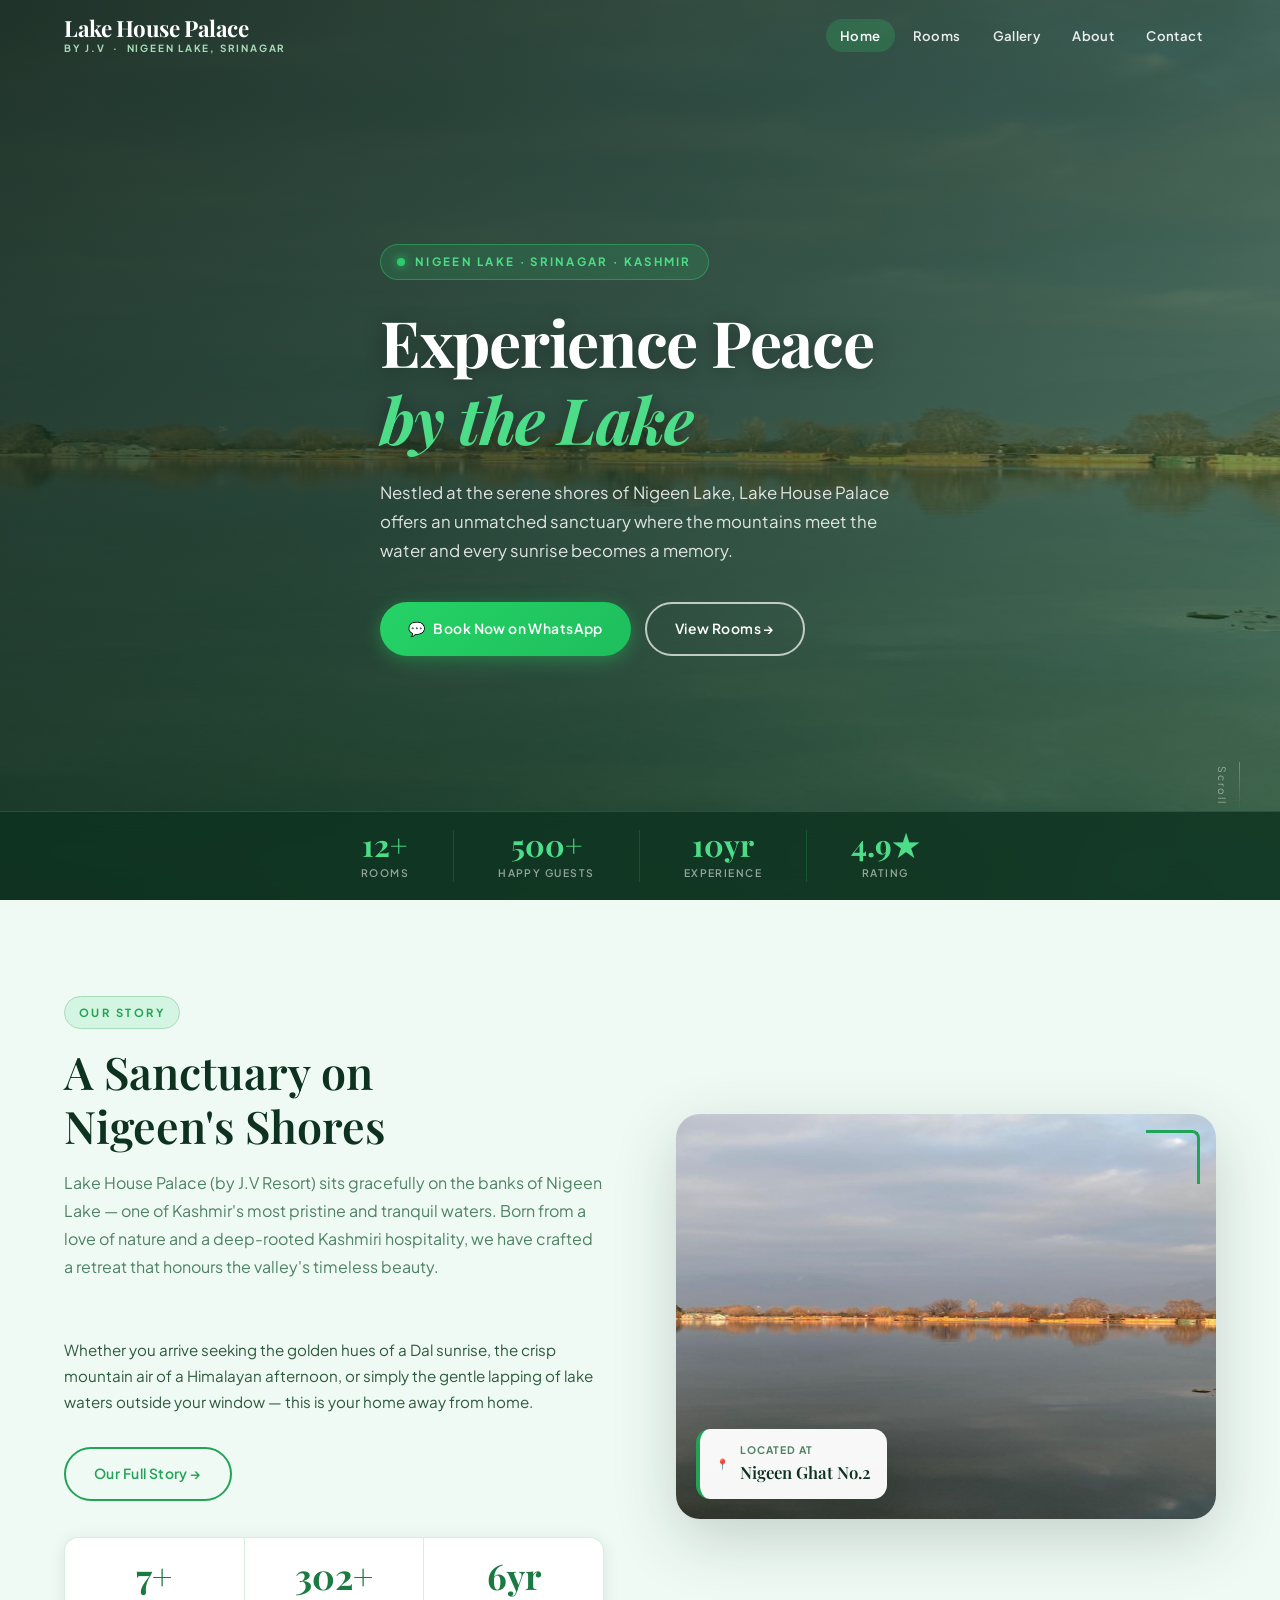
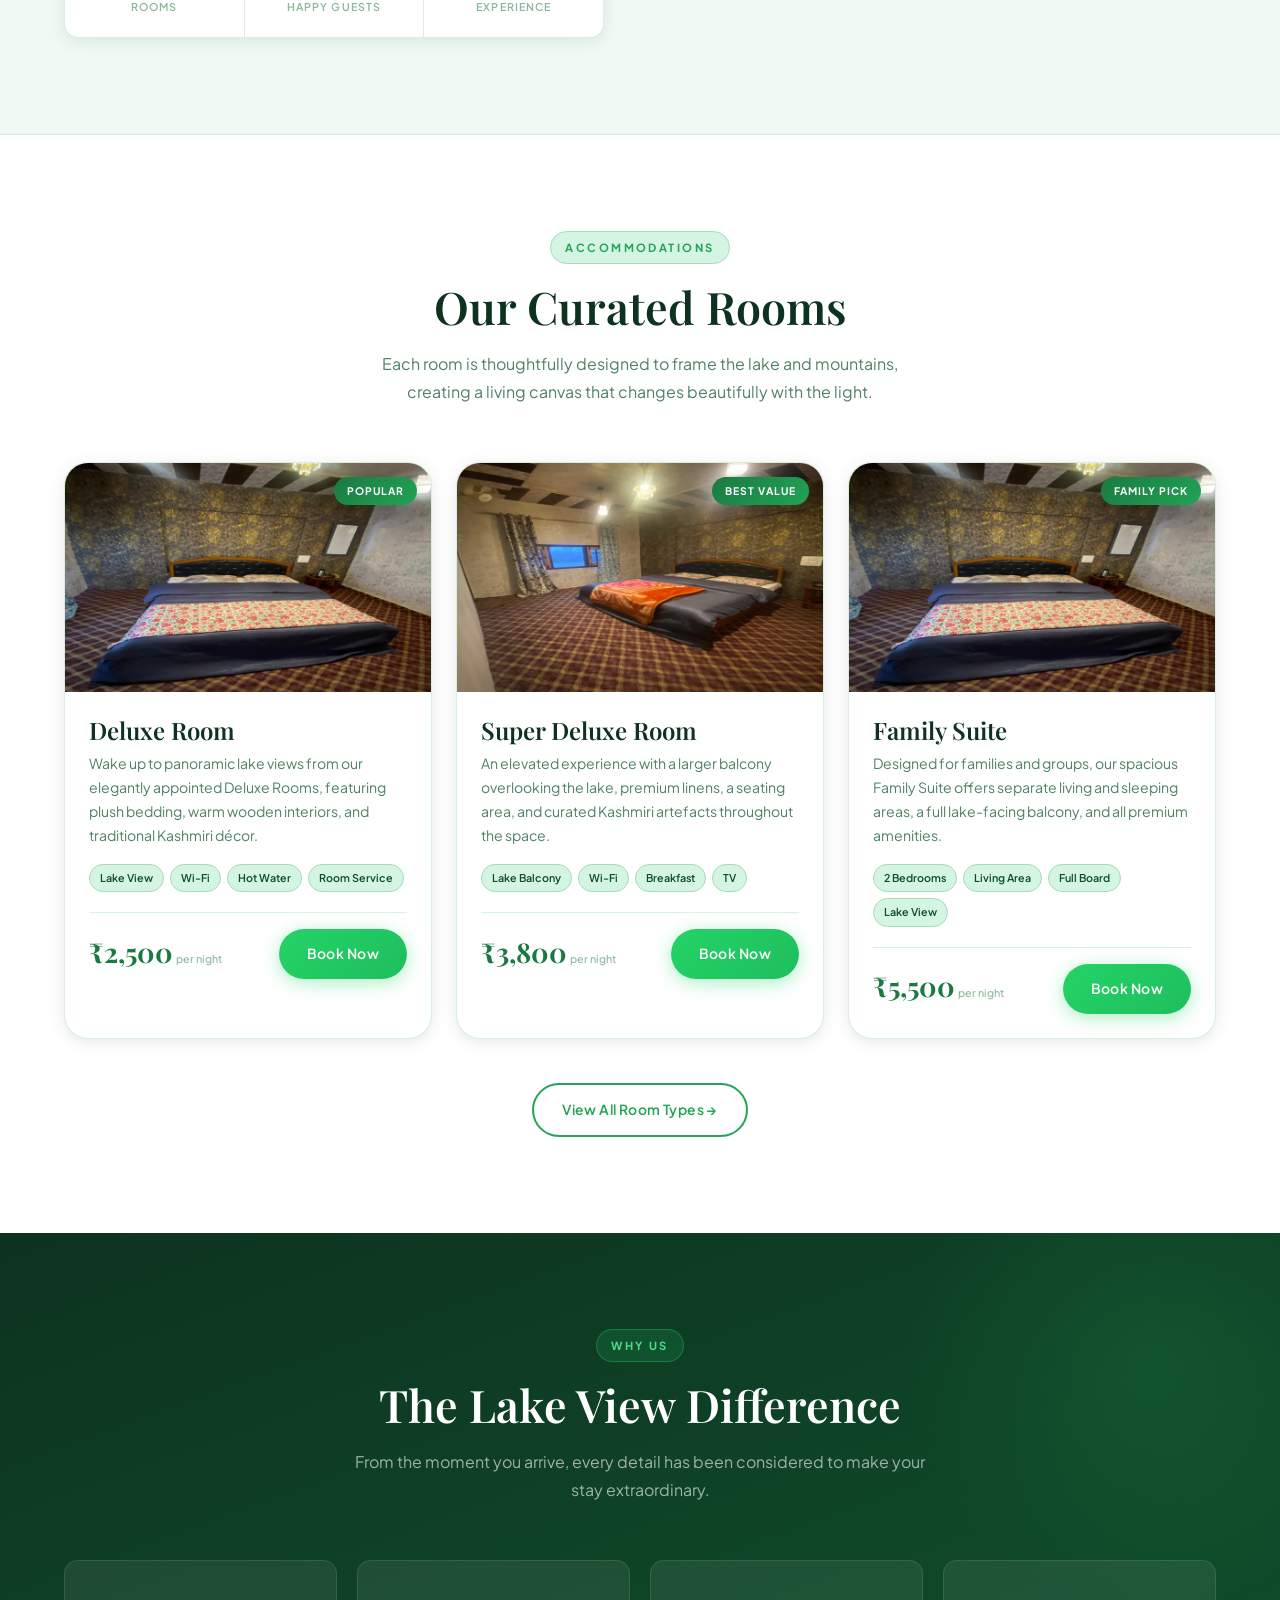
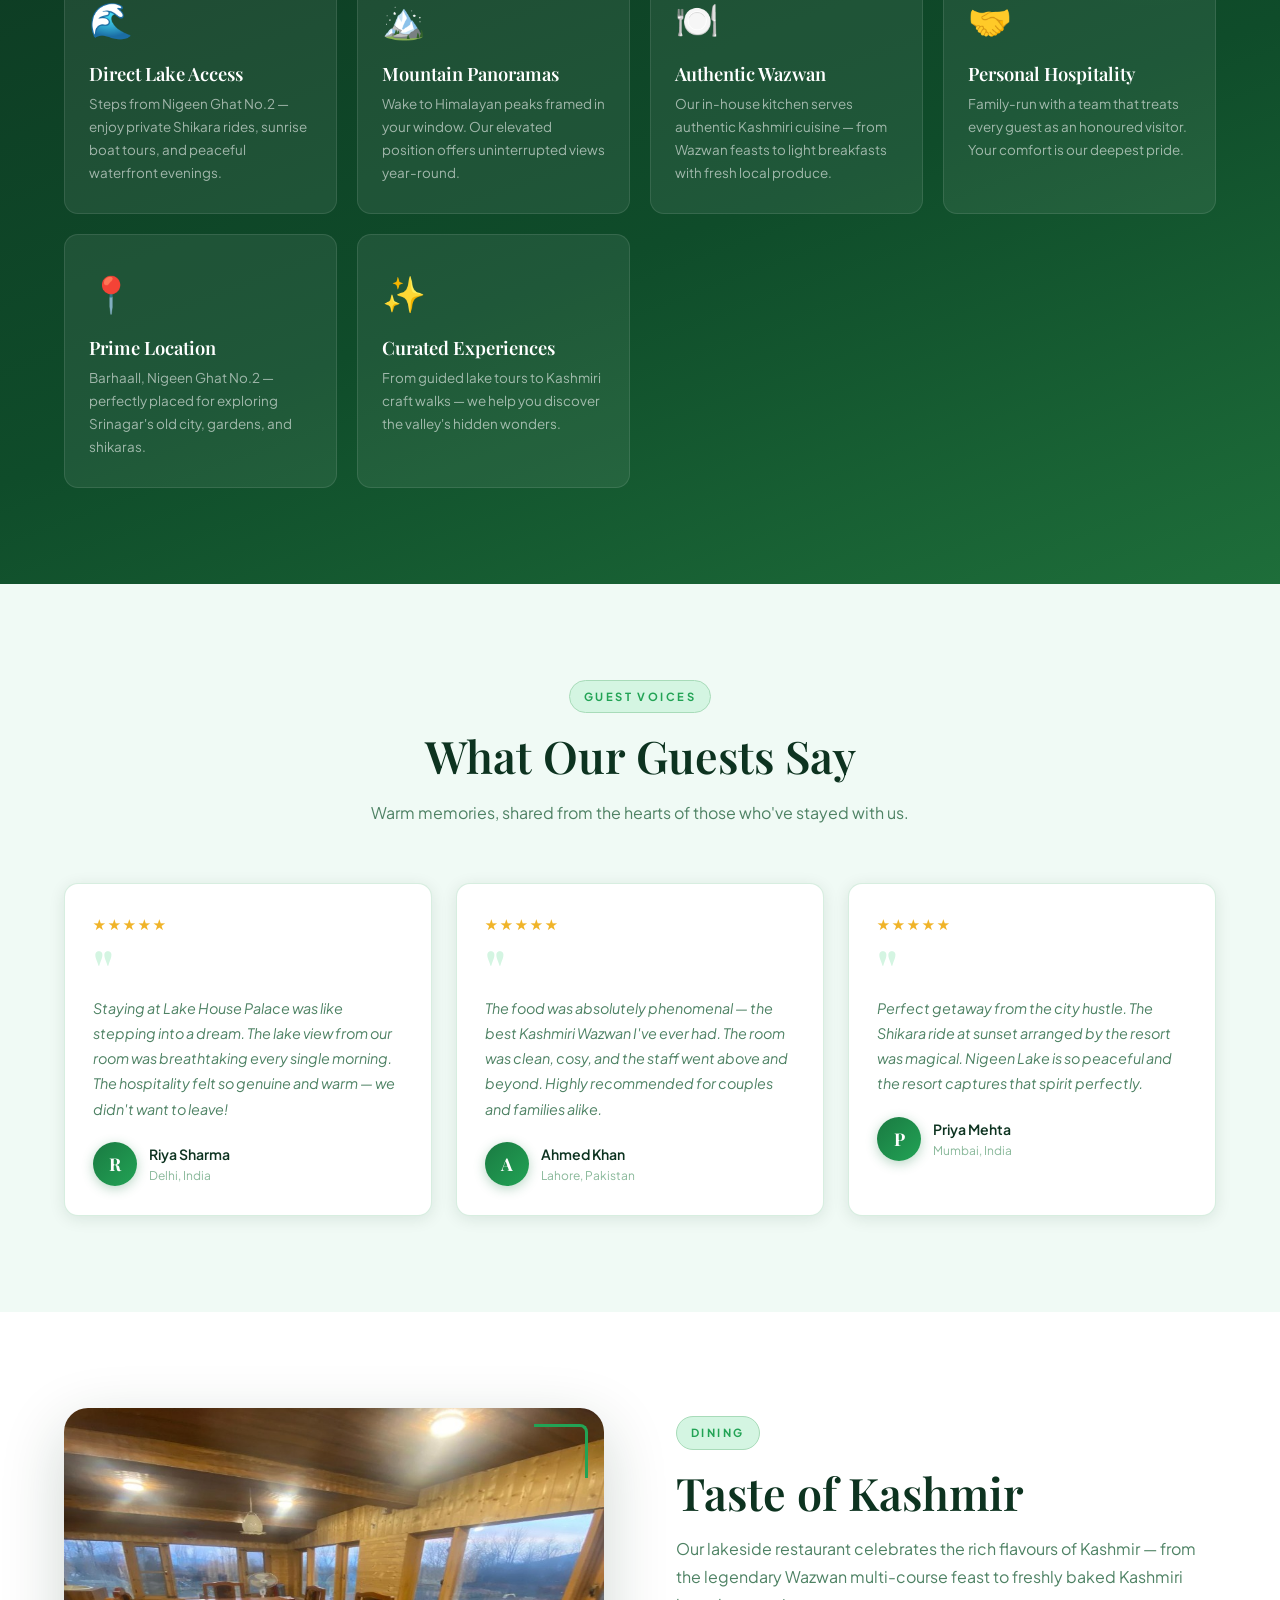
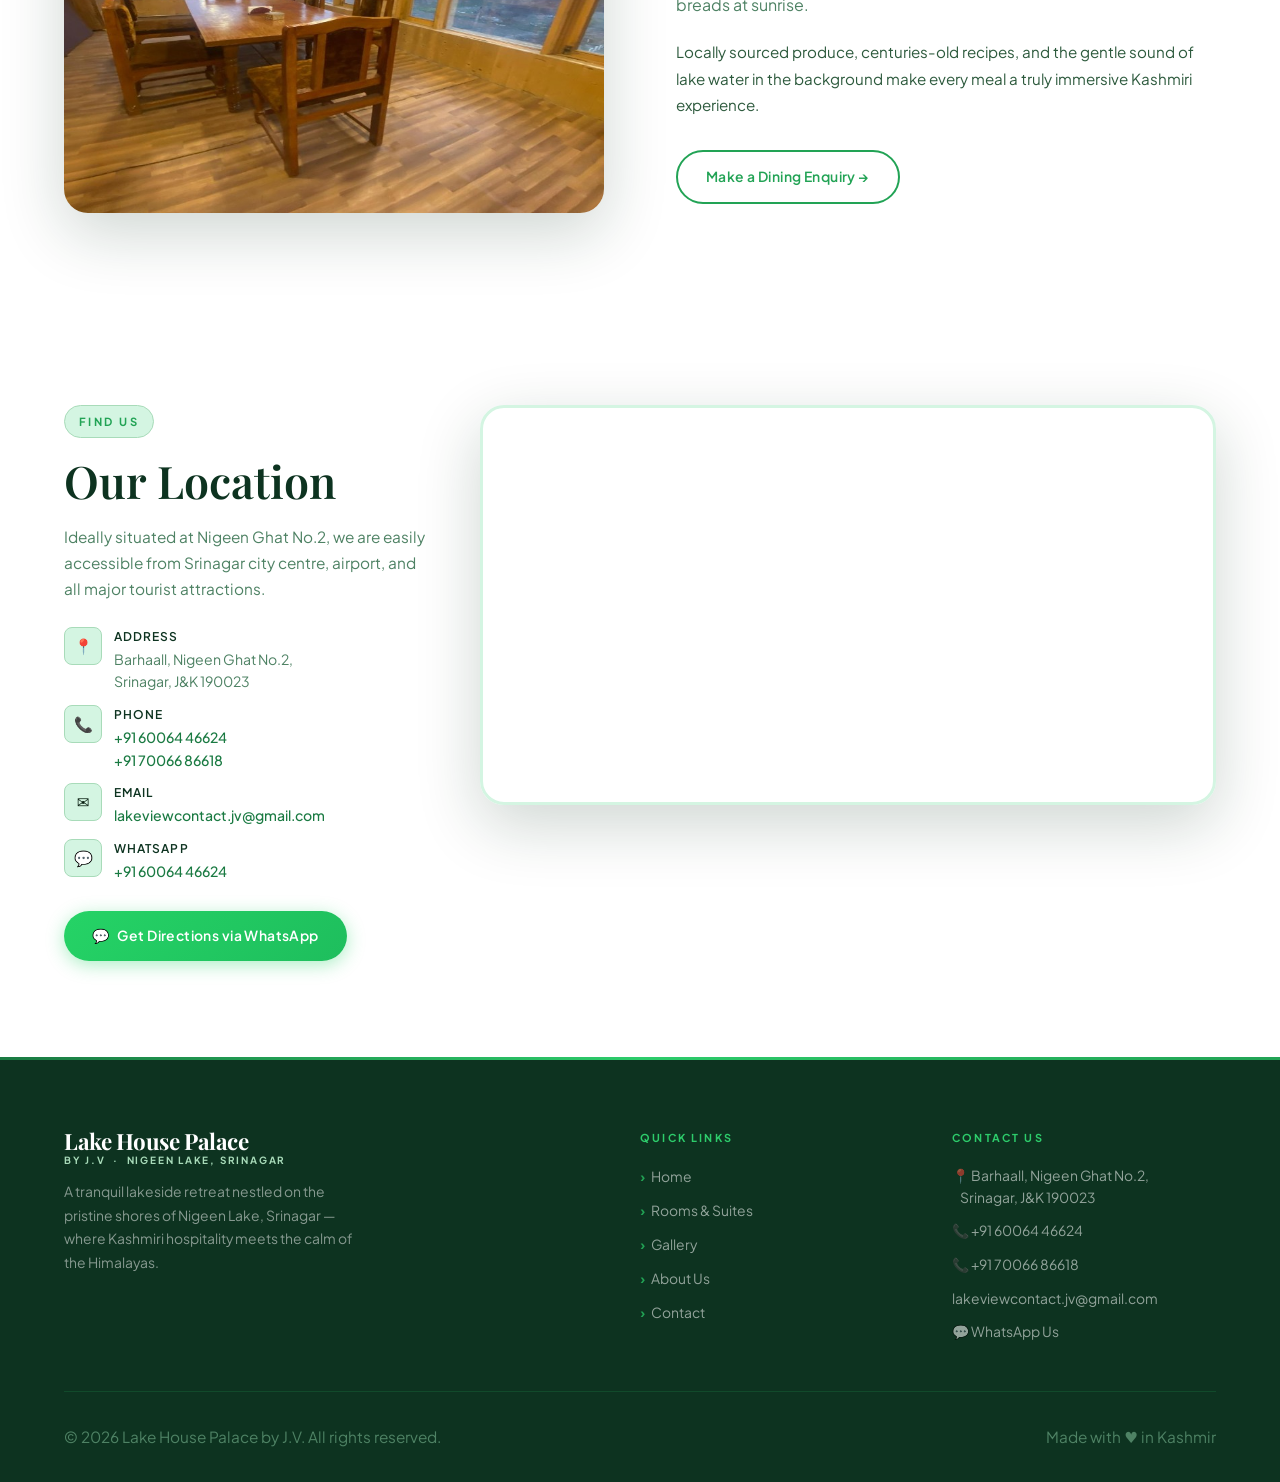
==== commit f5bb7e40: "Add Google site verification meta tag Added Google site verification meta tag for SEO." ====
--- a/index.html
+++ b/index.html
@@ -2,6 +2,7 @@
 <html lang="en">
 <head>
   <meta charset="UTF-8" />
+  <meta name="google-site-verification" content="mdcYv3ULJV0JlBbwHtMR_3-IWKvSbrbpNTpb2EOrbWk" />
   <meta name="viewport" content="width=device-width, initial-scale=1.0" />
   <title>Lake House Palace (by J.V Resort) — Luxury Hotel on Nigeen Lake, Srinagar | Kashmir</title>
   <meta name="description" content="Experience peace by the lake at Lake House Palace (by J.V Resort). Premium accommodation on Nigeen Lake, Srinagar with stunning mountain views. Book your stay in Kashmir's finest lakeside resort." />
@@ -526,4 +527,4 @@
 
 <script src="js/script.js"></script>
 </body>
-</html>+</html>
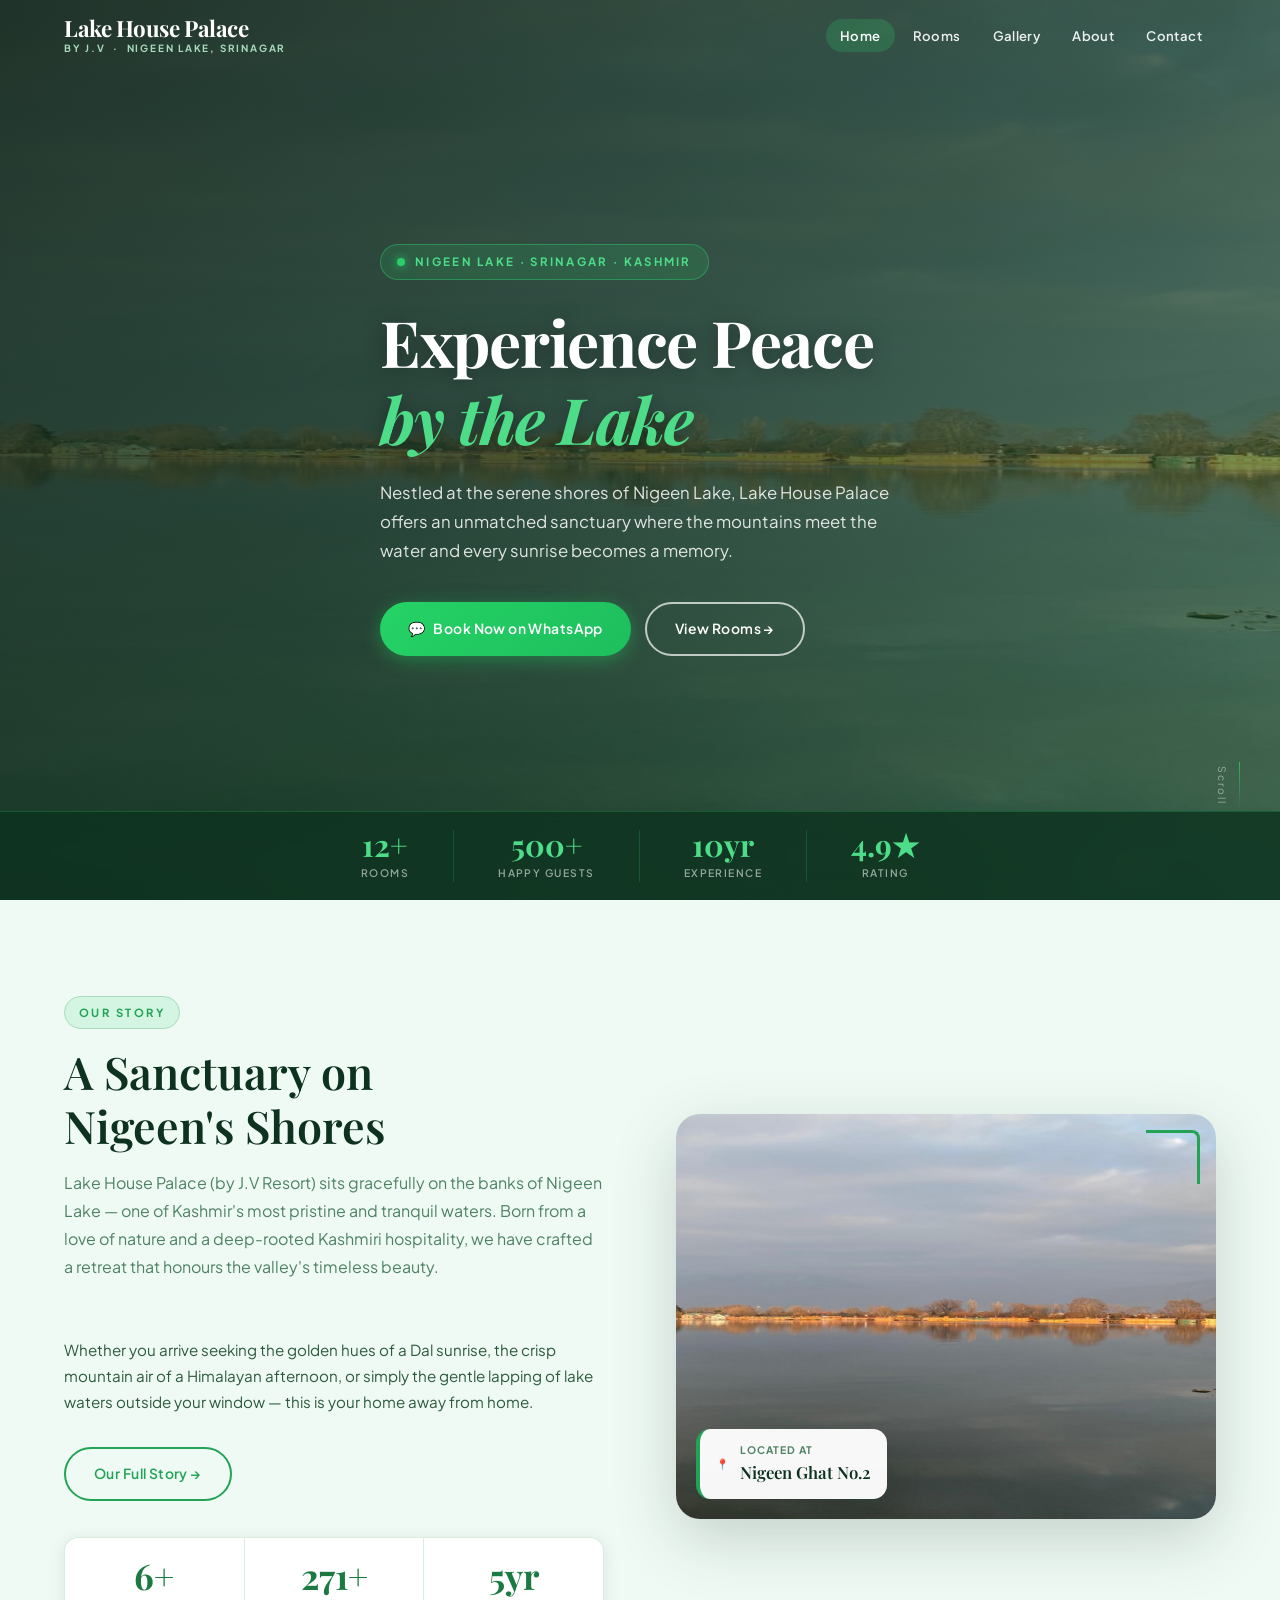
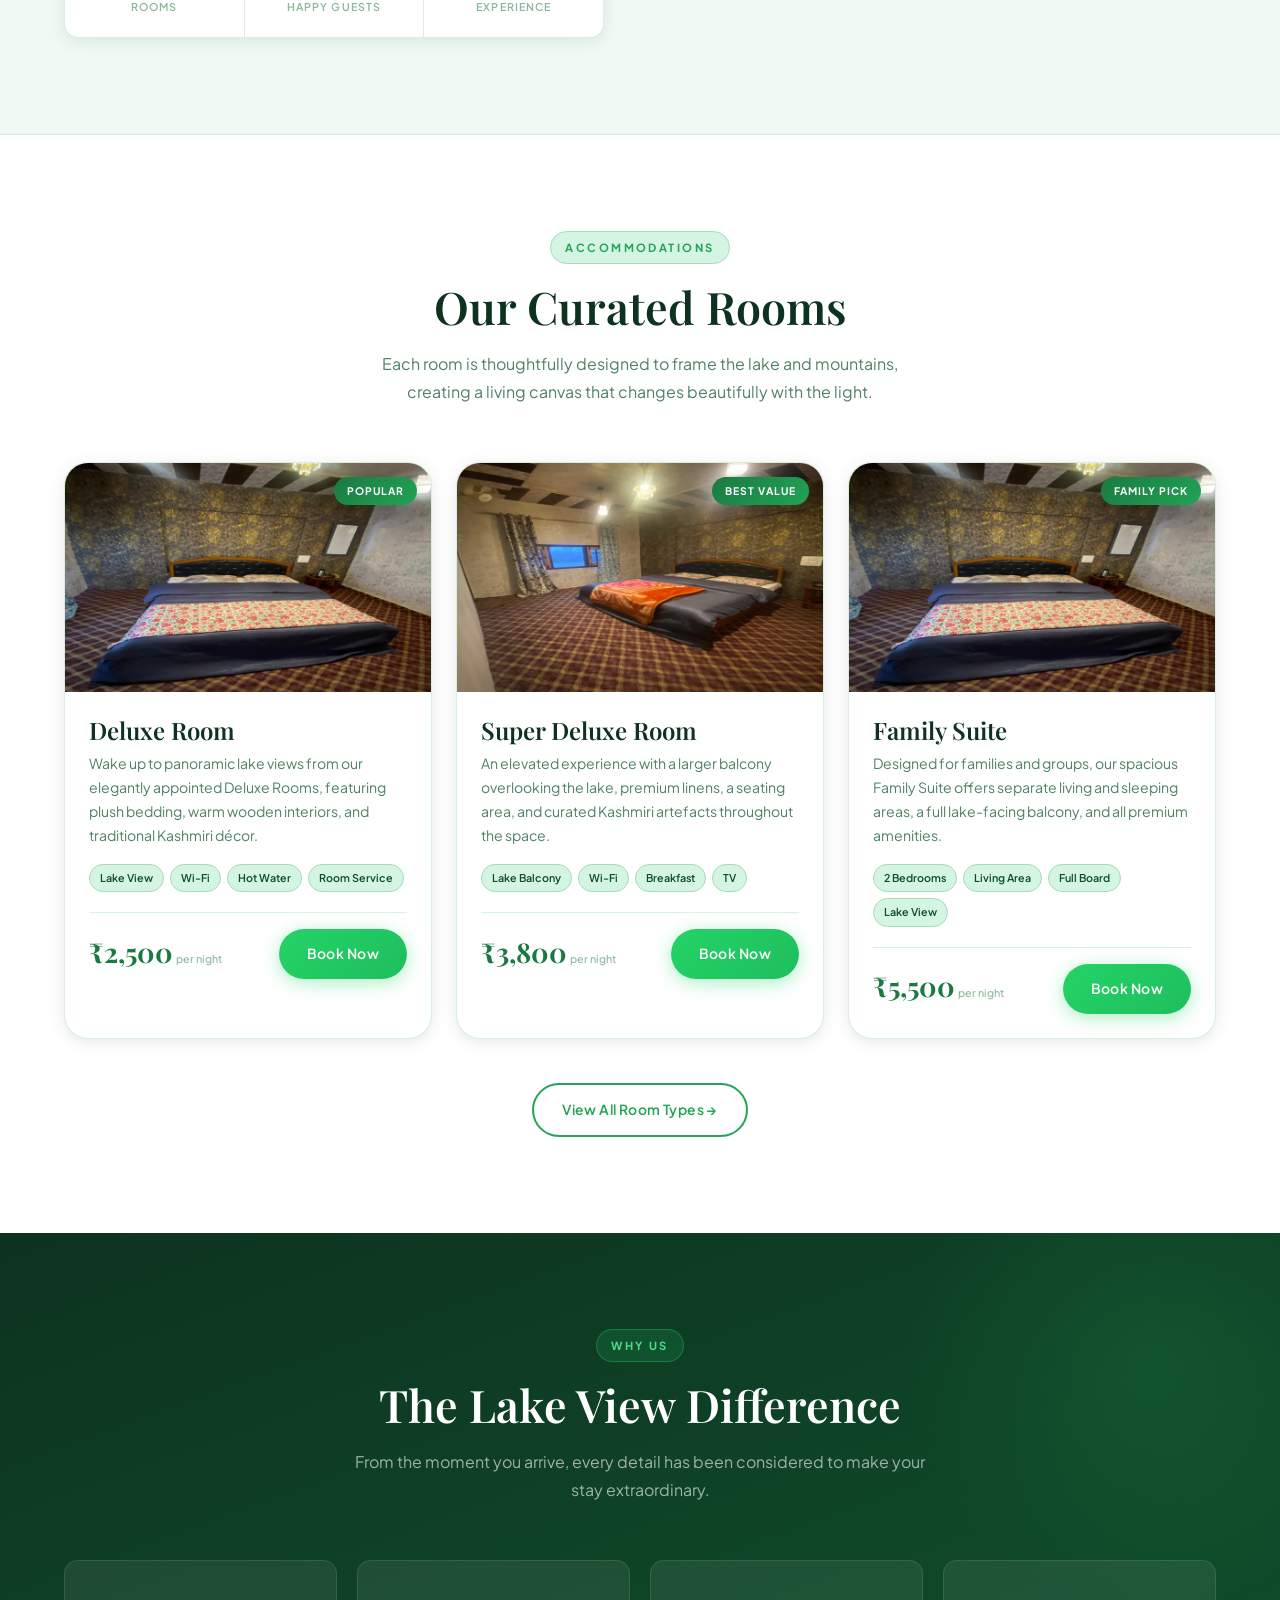
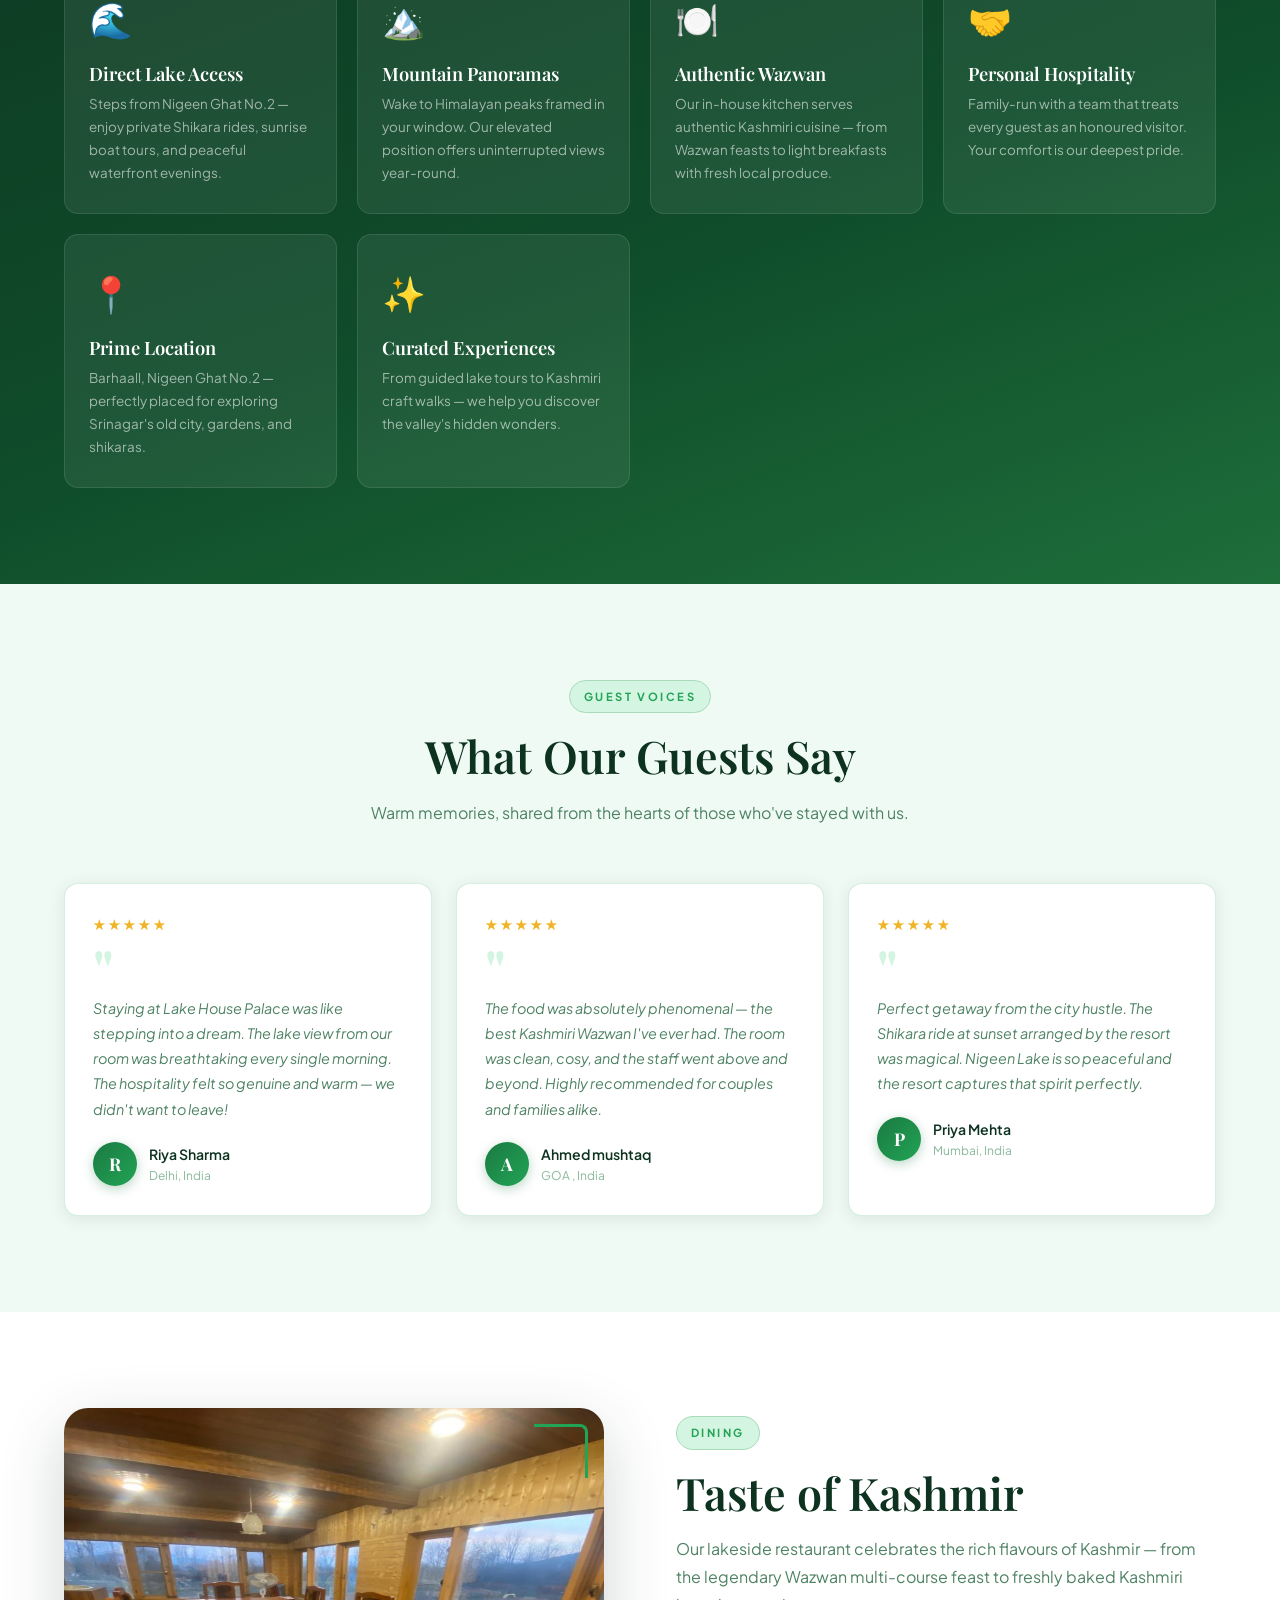
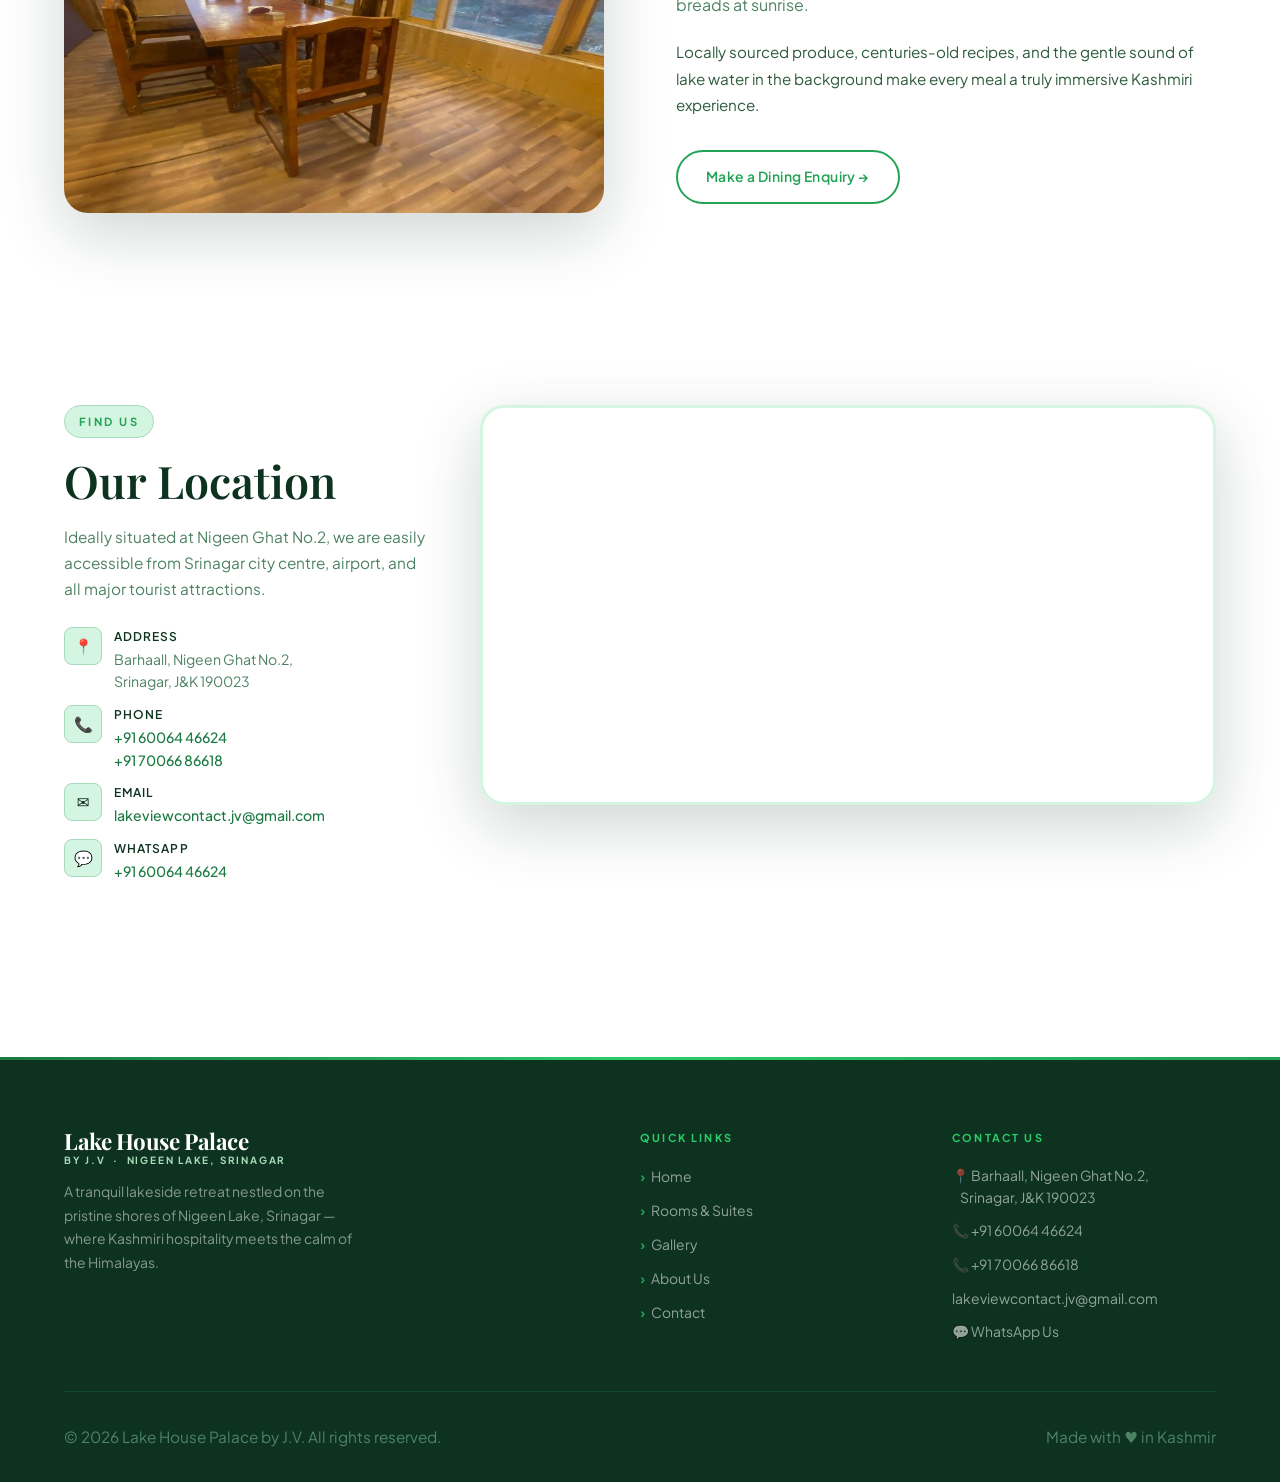
==== commit 3ad1d0f6: "Update testimonial author and location" ====
--- a/index.html
+++ b/index.html
@@ -374,8 +374,8 @@
         <div class="testi-author">
           <div class="testi-avatar" aria-hidden="true">A</div>
           <div>
-            <p class="testi-name">Ahmed Khan</p>
-            <p class="testi-place">Lahore, Pakistan</p>
+            <p class="testi-name">Ahmed mushtaq</p>
+            <p class="testi-place">GOA , India</p>
           </div>
         </div>
       </article>
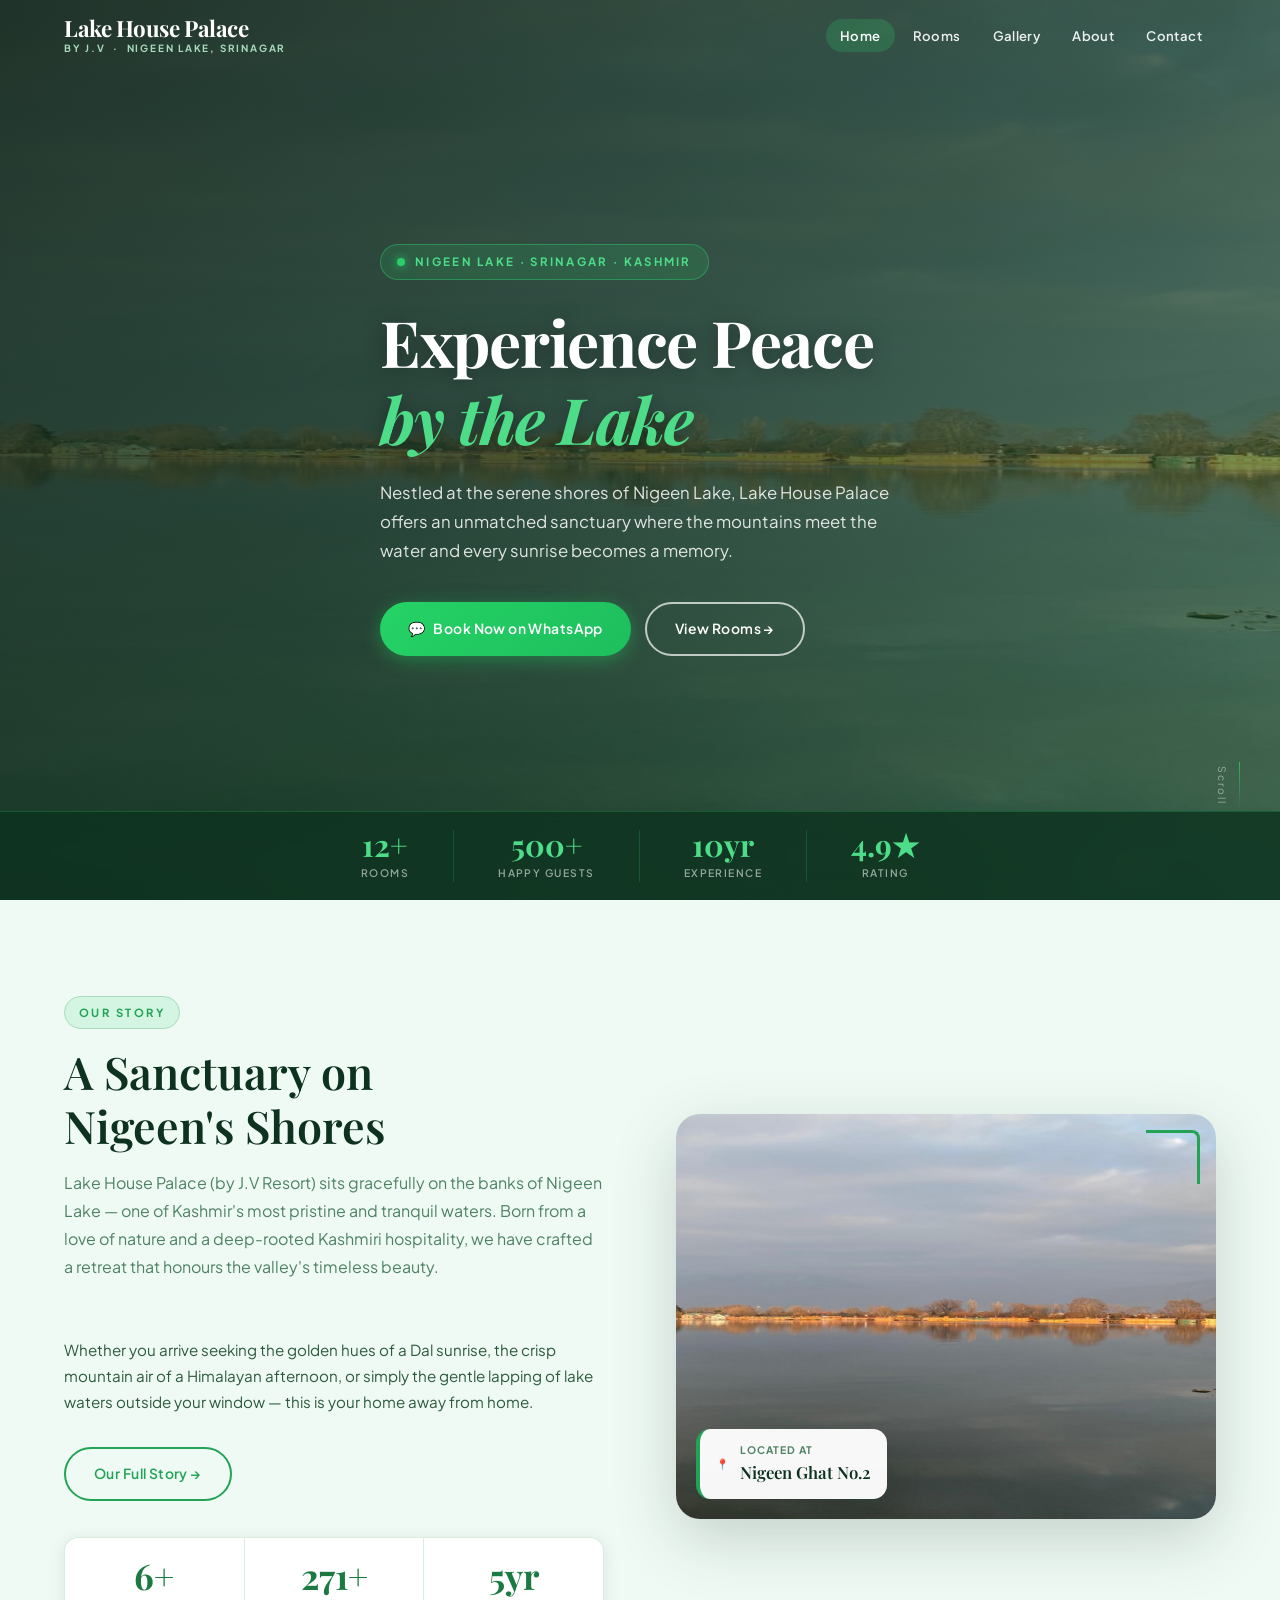
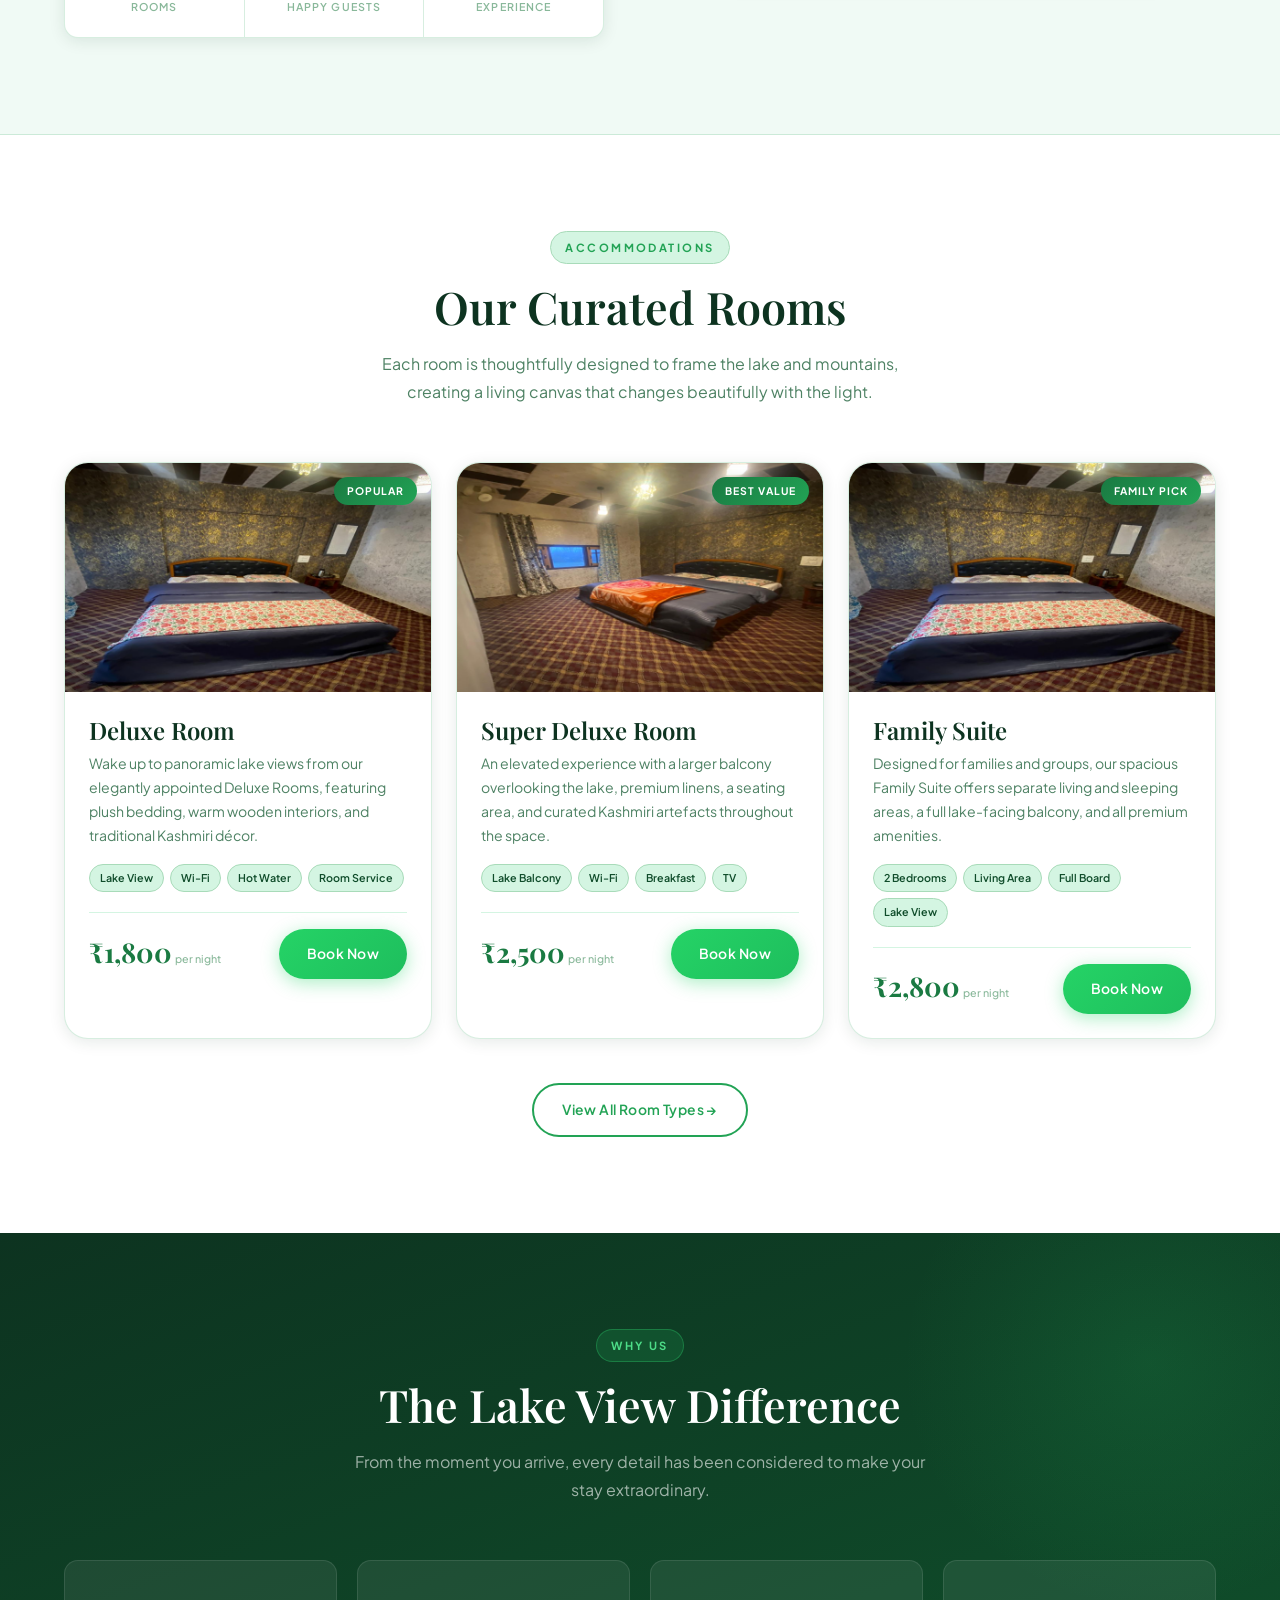
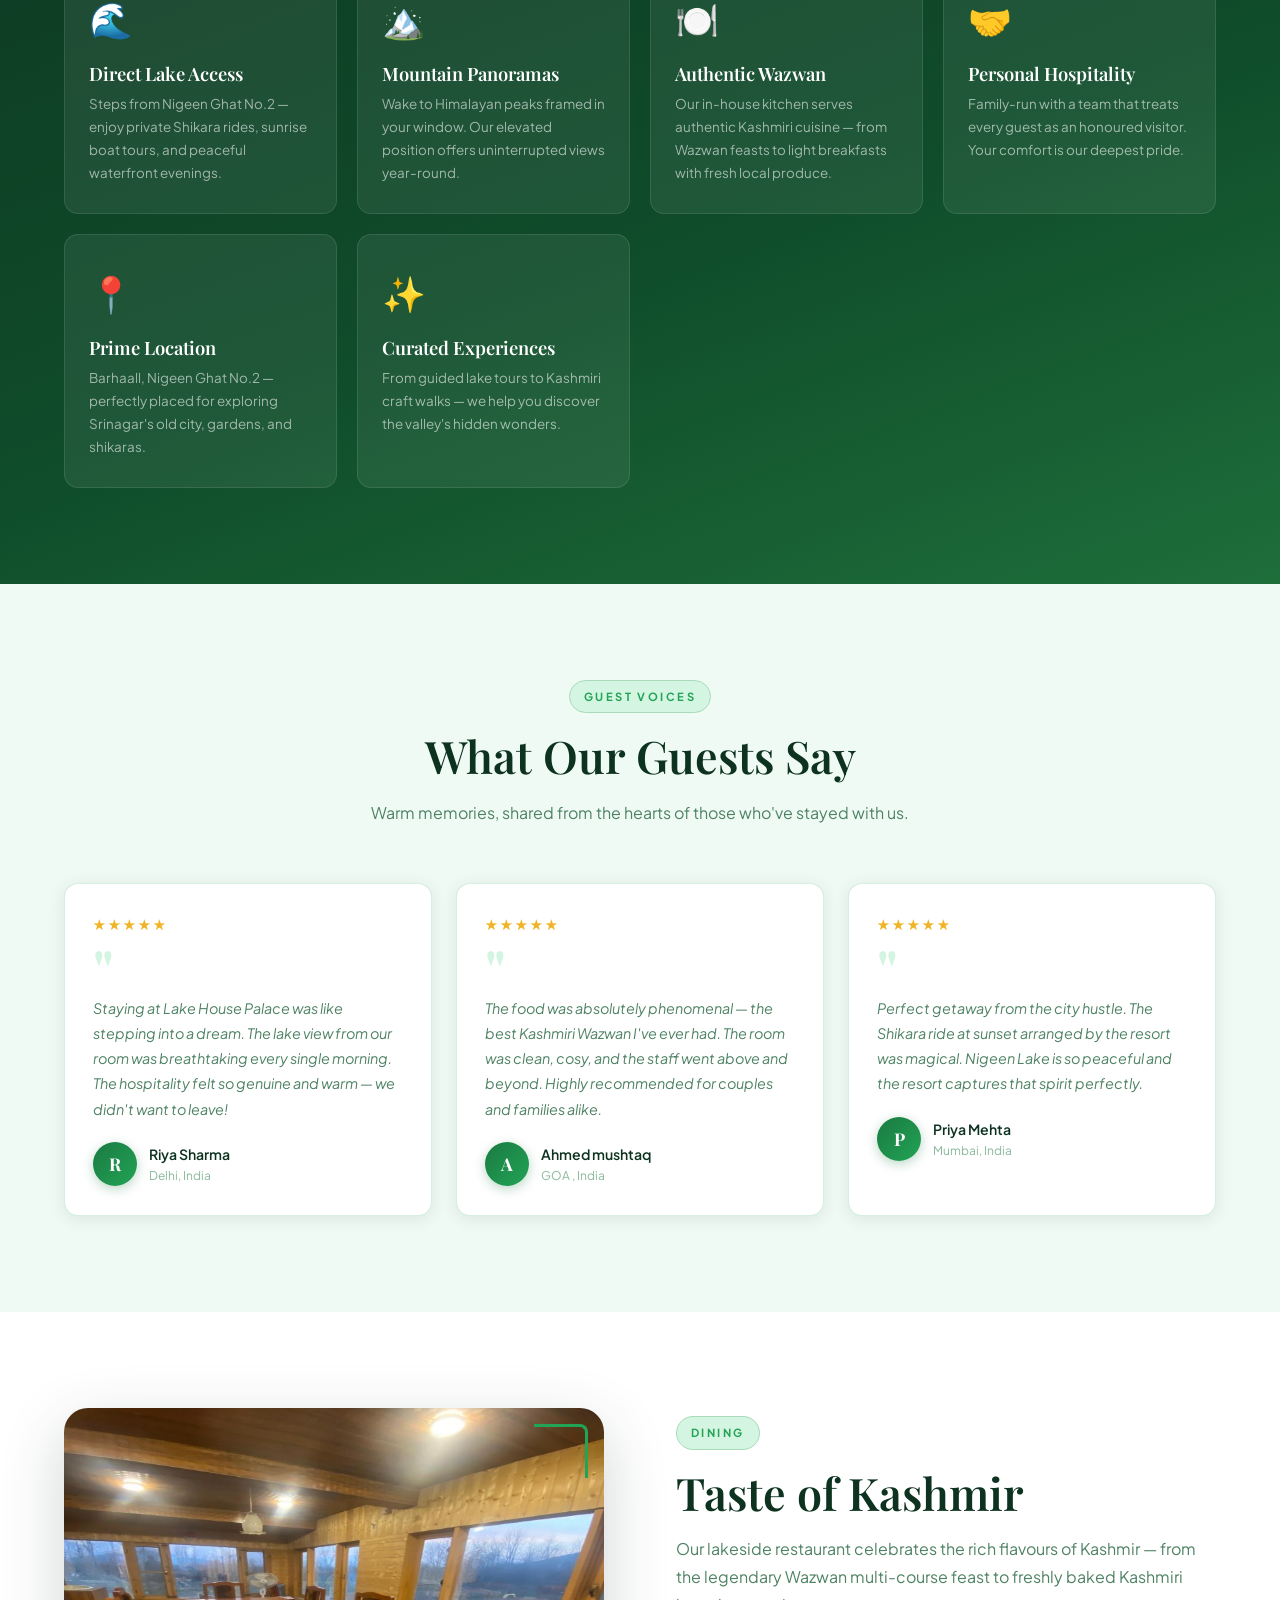
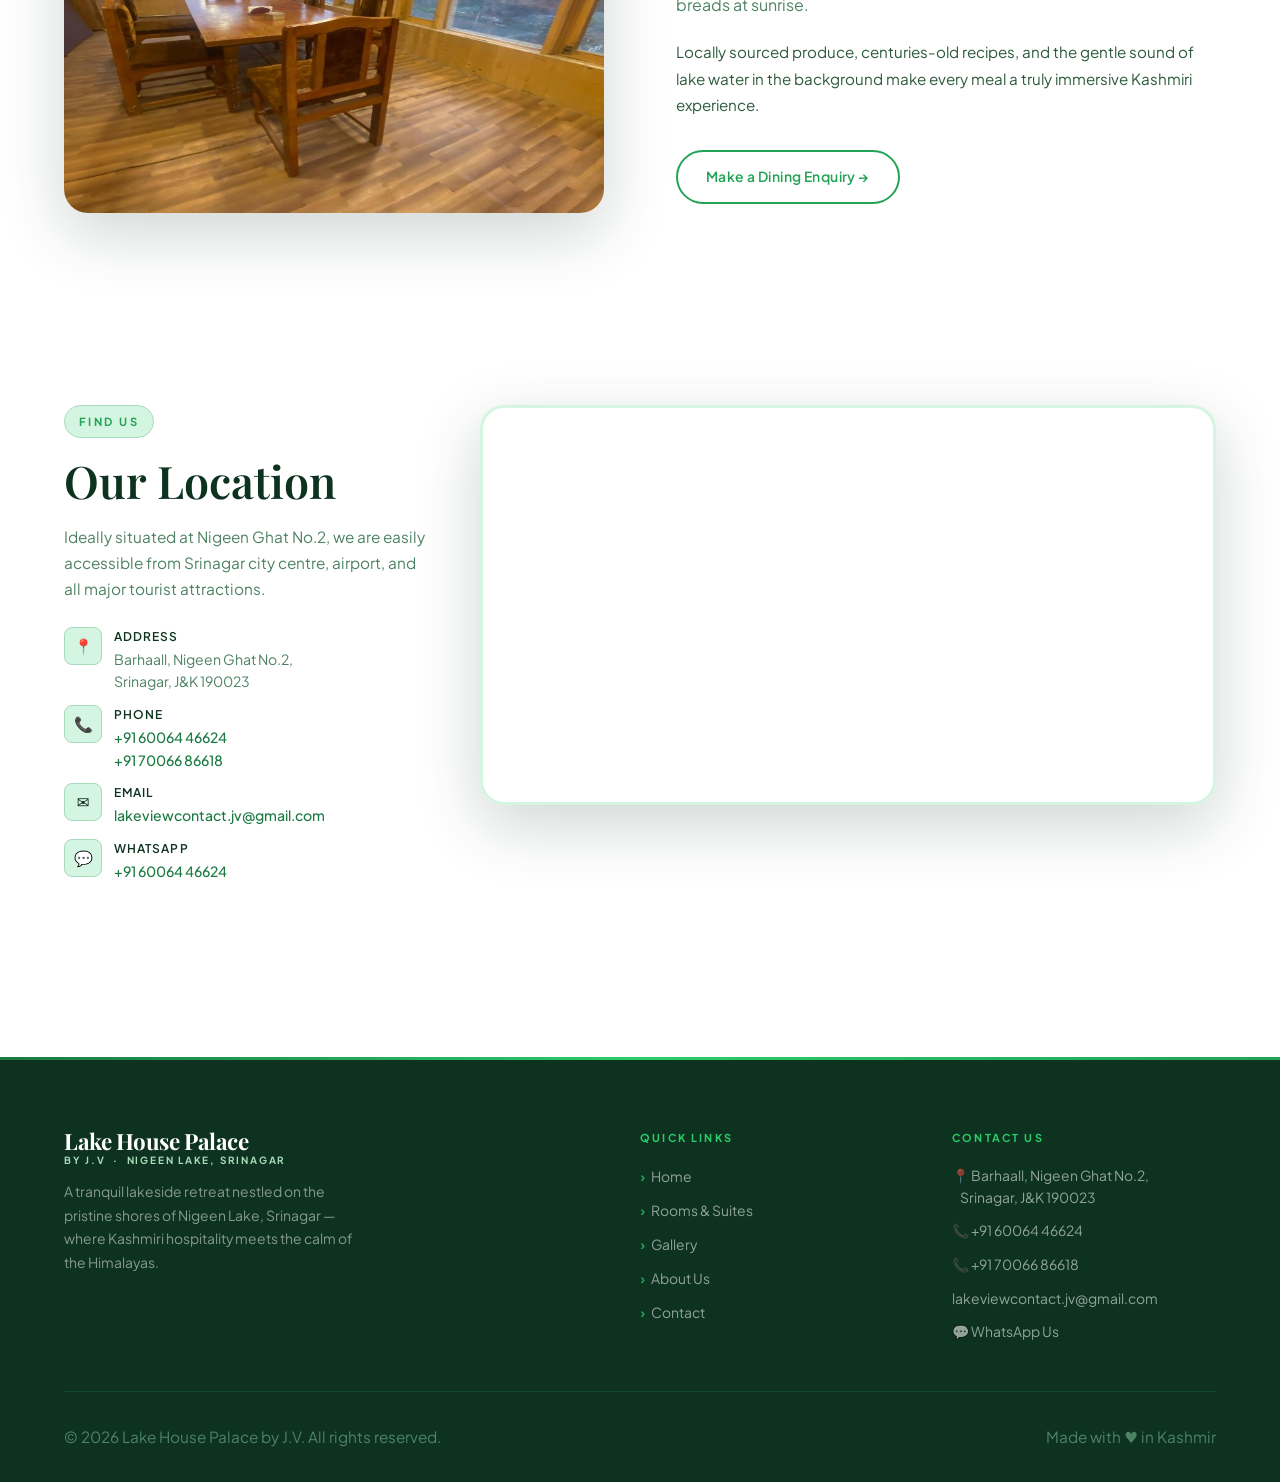
==== commit eee880d7: "Update room prices in index.html" ====
--- a/index.html
+++ b/index.html
@@ -234,7 +234,7 @@
           </div>
           <div class="room-footer">
             <div class="room-price">
-              <span class="price-num">₹2,500</span>
+              <span class="price-num">₹1,800</span>
               <span class="price-note">per night</span>
             </div>
             <a href="https://wa.me/916006446624?text=I'd%20like%20to%20book%20the%20Deluxe%20Room%20at%20Lake%20House%20Palace." class="btn btn-wa" target="_blank" rel="noopener">Book Now</a>
@@ -259,7 +259,7 @@
           </div>
           <div class="room-footer">
             <div class="room-price">
-              <span class="price-num">₹3,800</span>
+              <span class="price-num">₹2,500</span>
               <span class="price-note">per night</span>
             </div>
             <a href="https://wa.me/916006446624?text=I'd%20like%20to%20book%20the%20Super%20Deluxe%20Room%20at%20Lake%20House%20Palace." class="btn btn-wa" target="_blank" rel="noopener">Book Now</a>
@@ -284,7 +284,7 @@
           </div>
           <div class="room-footer">
             <div class="room-price">
-              <span class="price-num">₹5,500</span>
+              <span class="price-num">₹2,800</span>
               <span class="price-note">per night</span>
             </div>
             <a href="https://wa.me/916006446624?text=I'd%20like%20to%20book%20the%20Family%20Suite%20at%20Lake%20House%20Palace." class="btn btn-wa" target="_blank" rel="noopener">Book Now</a>
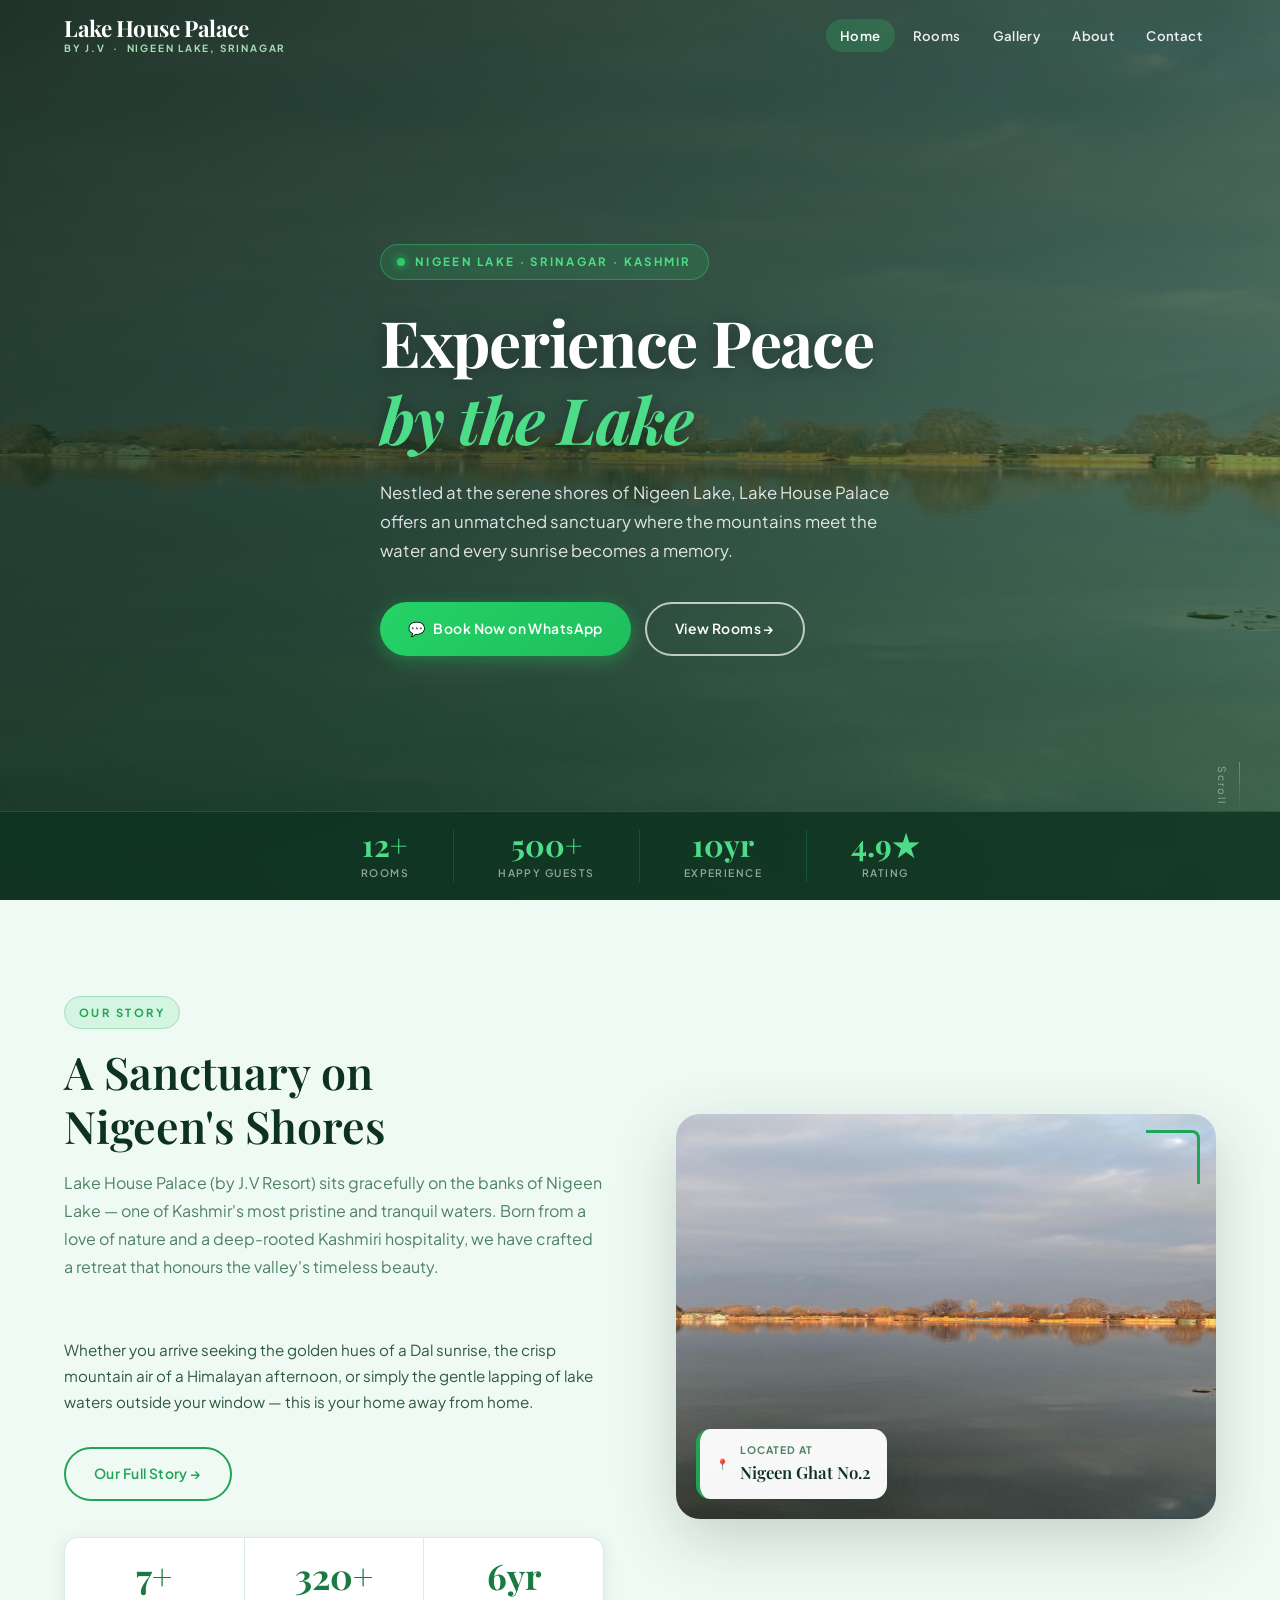
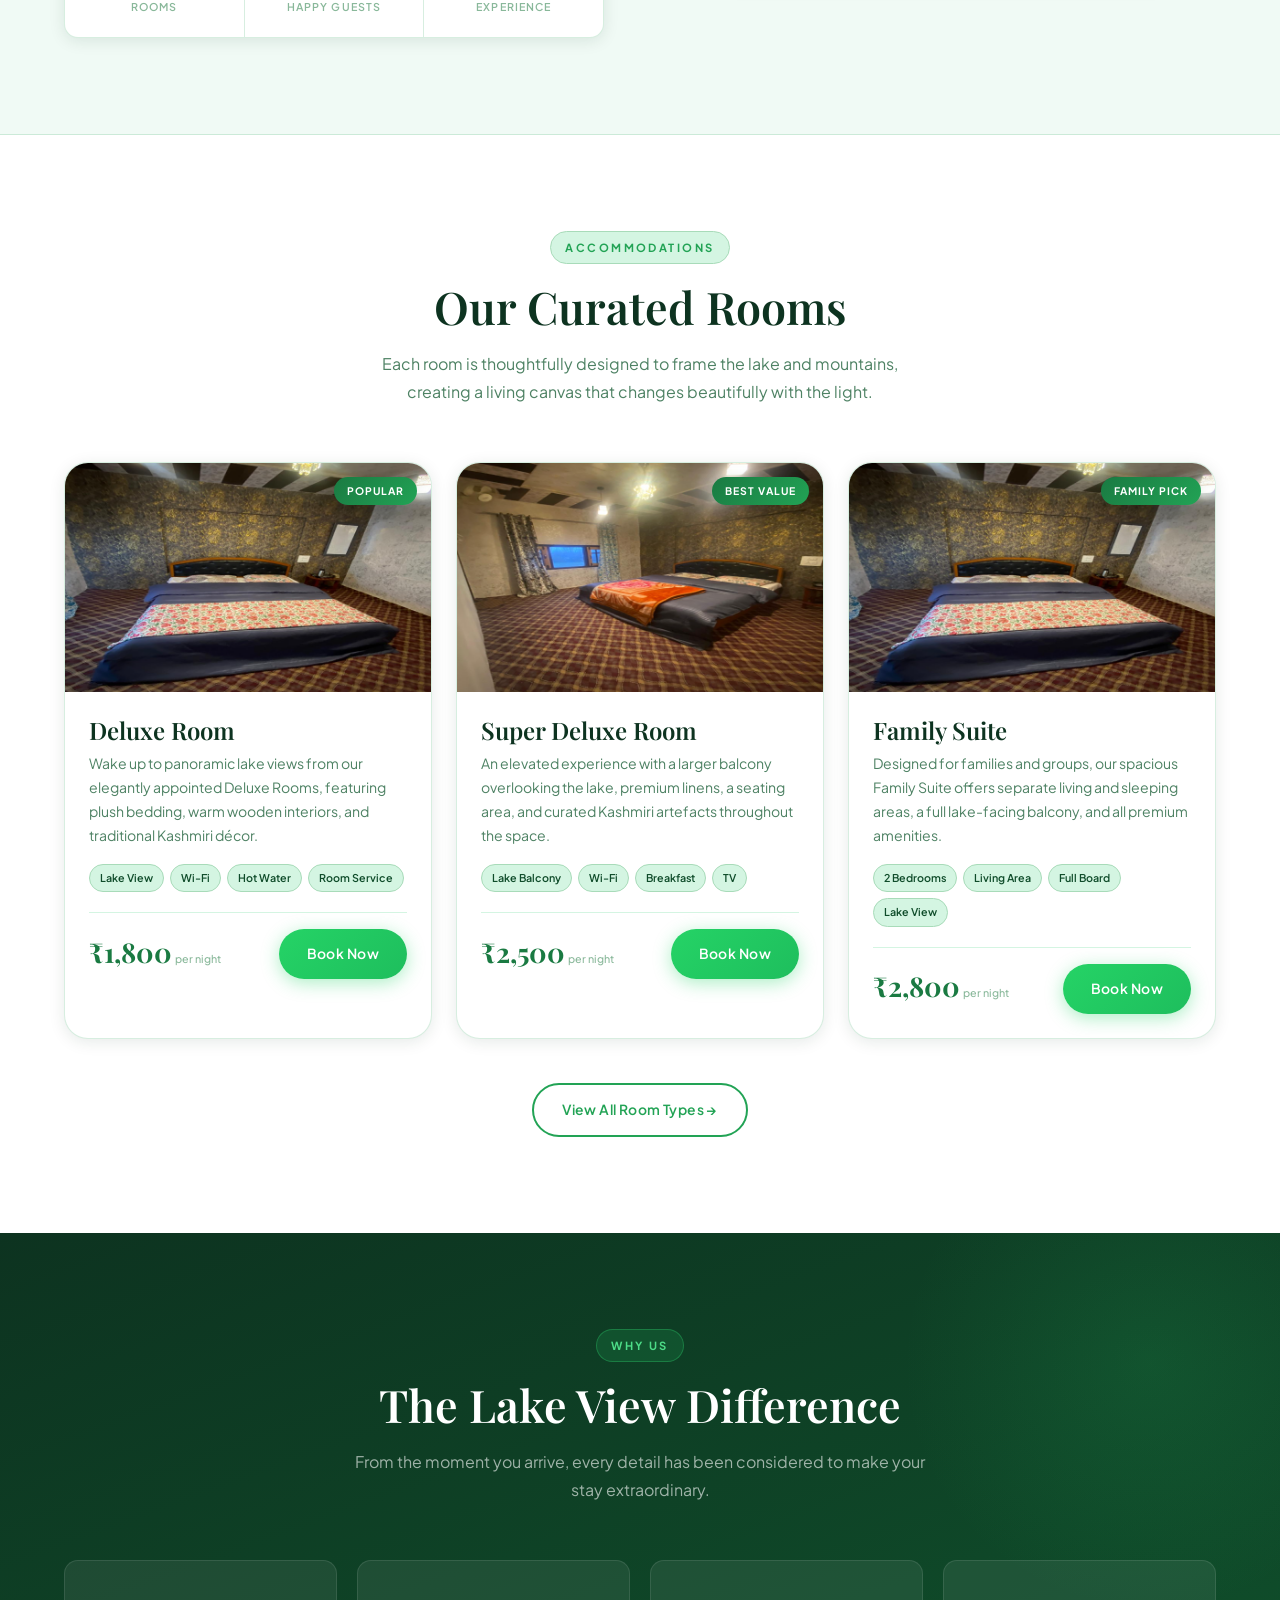
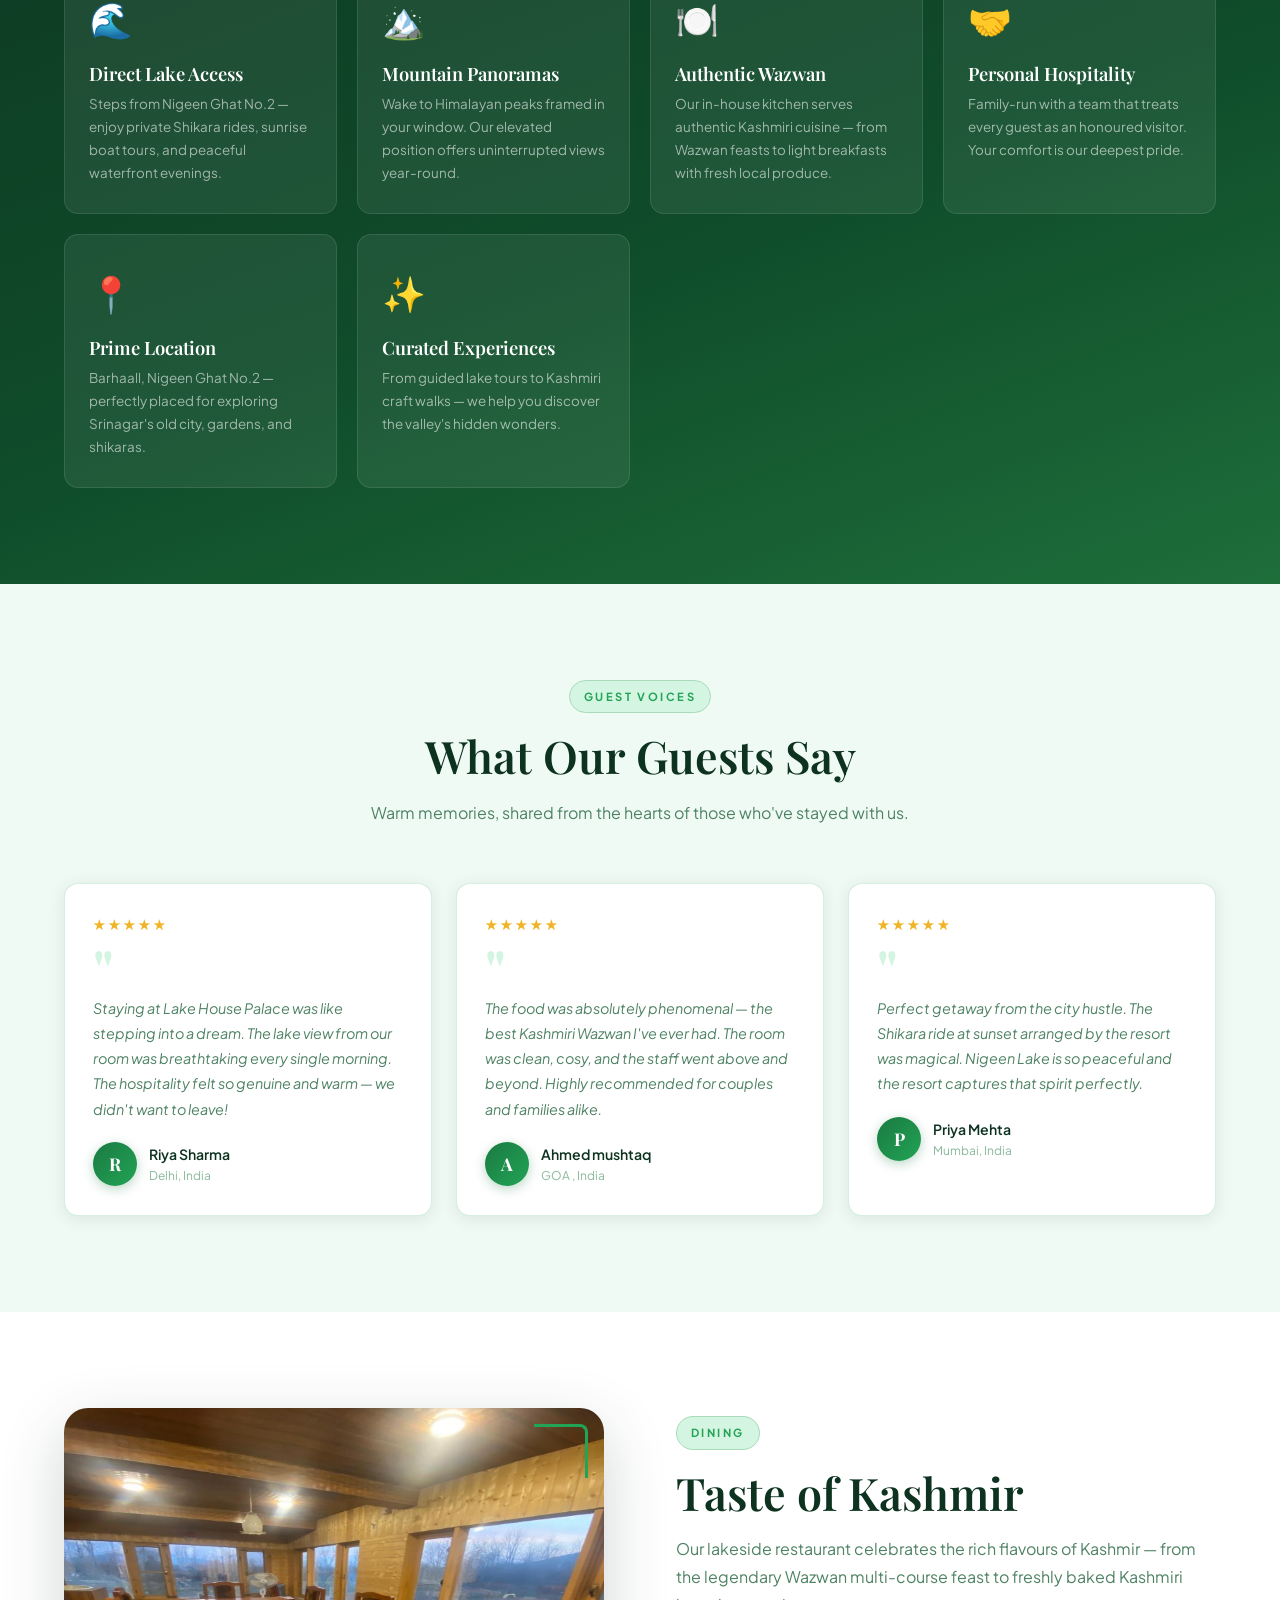
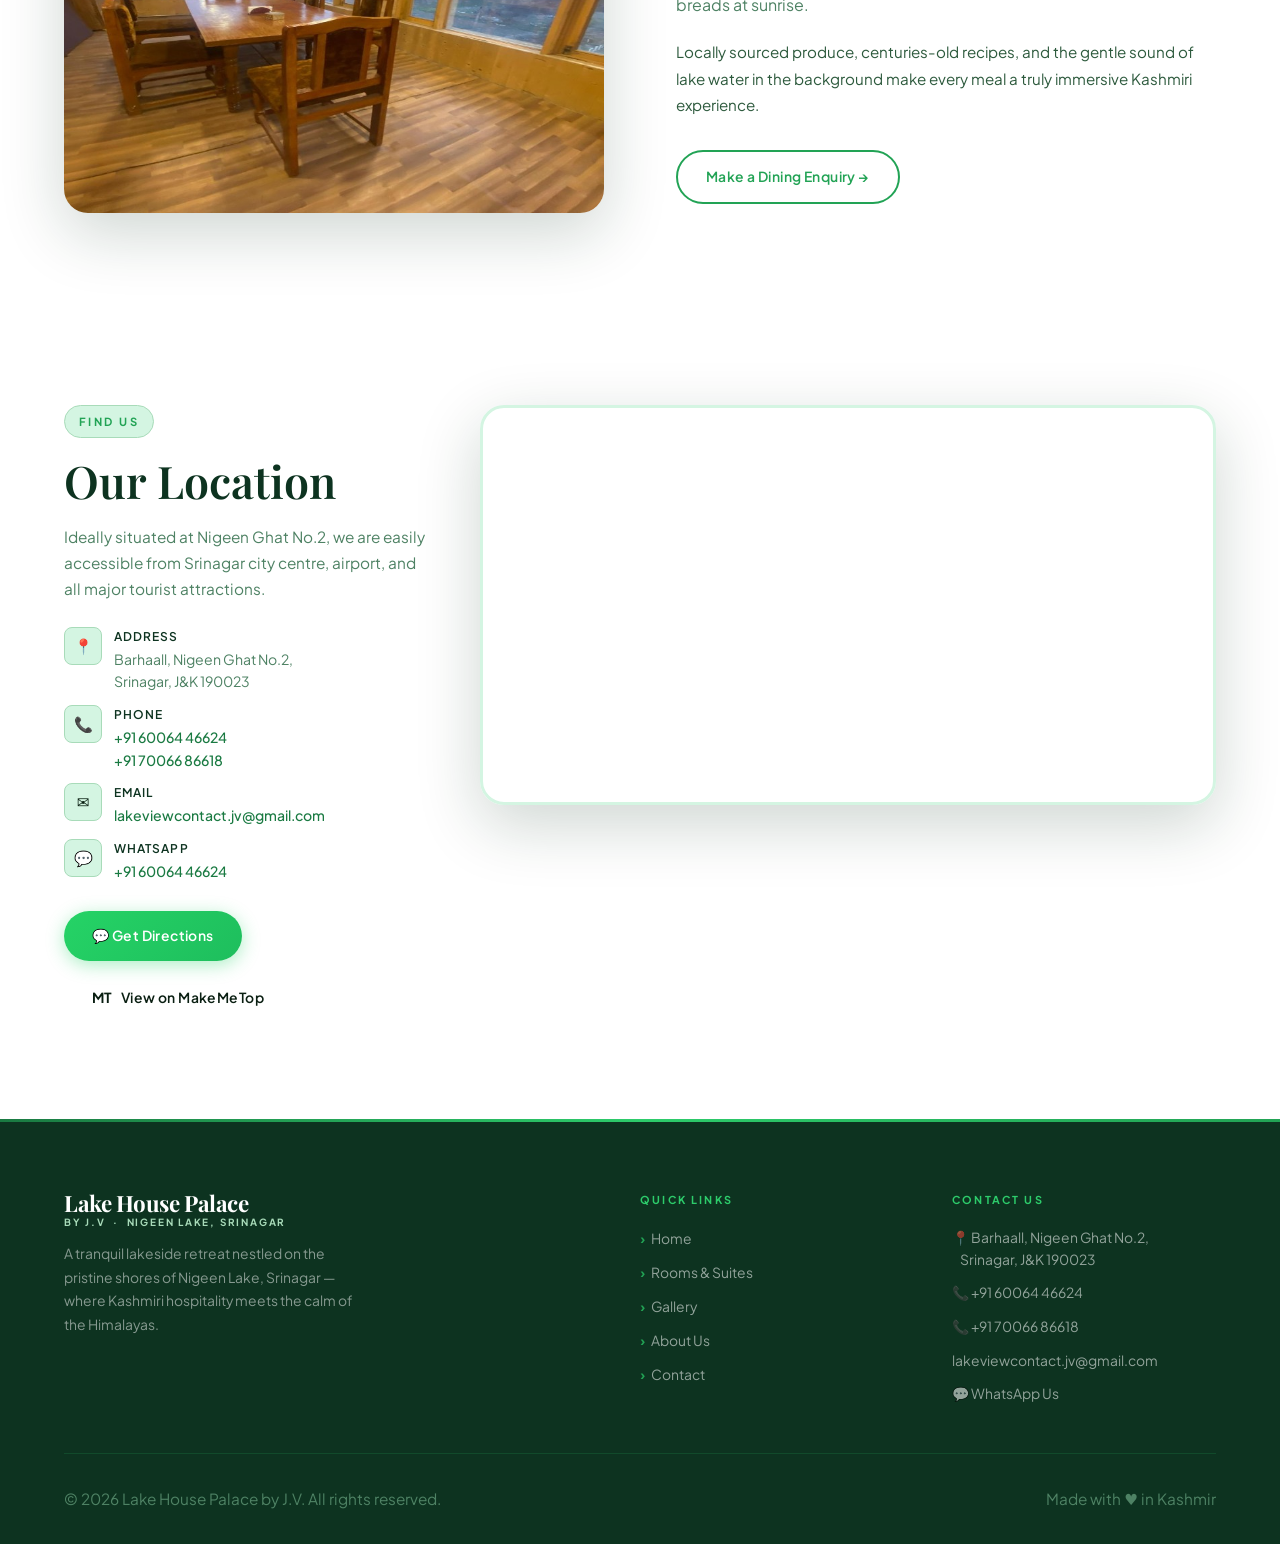
==== commit ffb923b4: "Refactor contact section and add new buttons Updated contact icons to remove aria-hidden attributes " ====
--- a/index.html
+++ b/index.html
@@ -425,44 +425,60 @@
       <div>
         <span class="section-label reveal">Find Us</span>
         <h2 class="section-title reveal" id="map-heading">Our Location</h2>
-        <p class="reveal" style="margin-bottom:24px;">Ideally situated at Nigeen Ghat No.2, we are easily accessible from Srinagar city centre, airport, and all major tourist attractions.</p>
+        <p class="reveal" style="margin-bottom:24px;">
+          Ideally situated at Nigeen Ghat No.2, we are easily accessible from Srinagar city centre, airport, and all major tourist attractions.
+        </p>
 
         <ul class="contact-list reveal">
           <li class="contact-item">
-            <span class="contact-icon" aria-hidden="true">📍</span>
+            <span class="contact-icon">📍</span>
             <div class="contact-text">
               <strong>Address</strong>
               Barhaall, Nigeen Ghat No.2,<br>Srinagar, J&K 190023
             </div>
           </li>
+
           <li class="contact-item">
-            <span class="contact-icon" aria-hidden="true">📞</span>
+            <span class="contact-icon">📞</span>
             <div class="contact-text">
               <strong>Phone</strong>
               <a href="tel:+916006446624">+91 60064 46624</a><br>
               <a href="tel:+917006686618">+91 70066 86618</a>
             </div>
           </li>
+
           <li class="contact-item">
-            <span class="contact-icon" aria-hidden="true">✉️</span>
+            <span class="contact-icon">✉️</span>
             <div class="contact-text">
               <strong>Email</strong>
               <a href="mailto:lakeviewcontact.jv@gmail.com">lakeviewcontact.jv@gmail.com</a>
             </div>
           </li>
+
           <li class="contact-item">
-            <span class="contact-icon" aria-hidden="true">💬</span>
+            <span class="contact-icon">💬</span>
             <div class="contact-text">
               <strong>WhatsApp</strong>
-              <a href="https://wa.me/916006446624" target="_blank" rel="noopener">+91 60064 46624</a>
+              <a href="https://wa.me/916006446624" target="_blank">+91 60064 46624</a>
             </div>
           </li>
         </ul>
 
-        <div style="margin-top:28px;" class="reveal">
-          <a href="https://wa.me/916006446624?text=Hello%20Lake%20House%20Palace%2C%20I%20need%20directions." class="btn btn-wa" target="_blank" rel="noopener">
-            <span>💬</span> Get Directions via WhatsApp
+        <!-- Buttons -->
+        <div style="margin-top:28px; display:flex; gap:12px; flex-wrap:wrap;" class="reveal">
+
+          <!-- WhatsApp Button -->
+          <a href="https://wa.me/916006446624?text=Hello%20Lake%20House%20Palace%2C%20I%20need%20directions." 
+             class="btn btn-wa" target="_blank">
+            💬 Get Directions
           </a>
+
+          <!-- MakeMeTop Button -->
+          <a href="https://makemetop.in/?biz=jzfqfr9vhQKlmOrne1We" 
+             class="btn btn-mmt" target="_blank">
+            <span style="font-weight:700;">MT</span> View on MakeMeTop
+          </a>
+
         </div>
       </div>
 
@@ -471,8 +487,7 @@
           src="https://maps.google.com/maps?q=Barhaall,+Srinagar,+Nigeen+Ghat+No.2,+Jammu+and+Kashmir+190023&output=embed"
           loading="lazy"
           allowfullscreen
-          title="Lake House Palace location map — Nigeen Ghat No.2, Srinagar"
-          referrerpolicy="no-referrer-when-downgrade">
+          title="Lake House Palace location map — Nigeen Ghat No.2, Srinagar">
         </iframe>
       </div>
     </div>
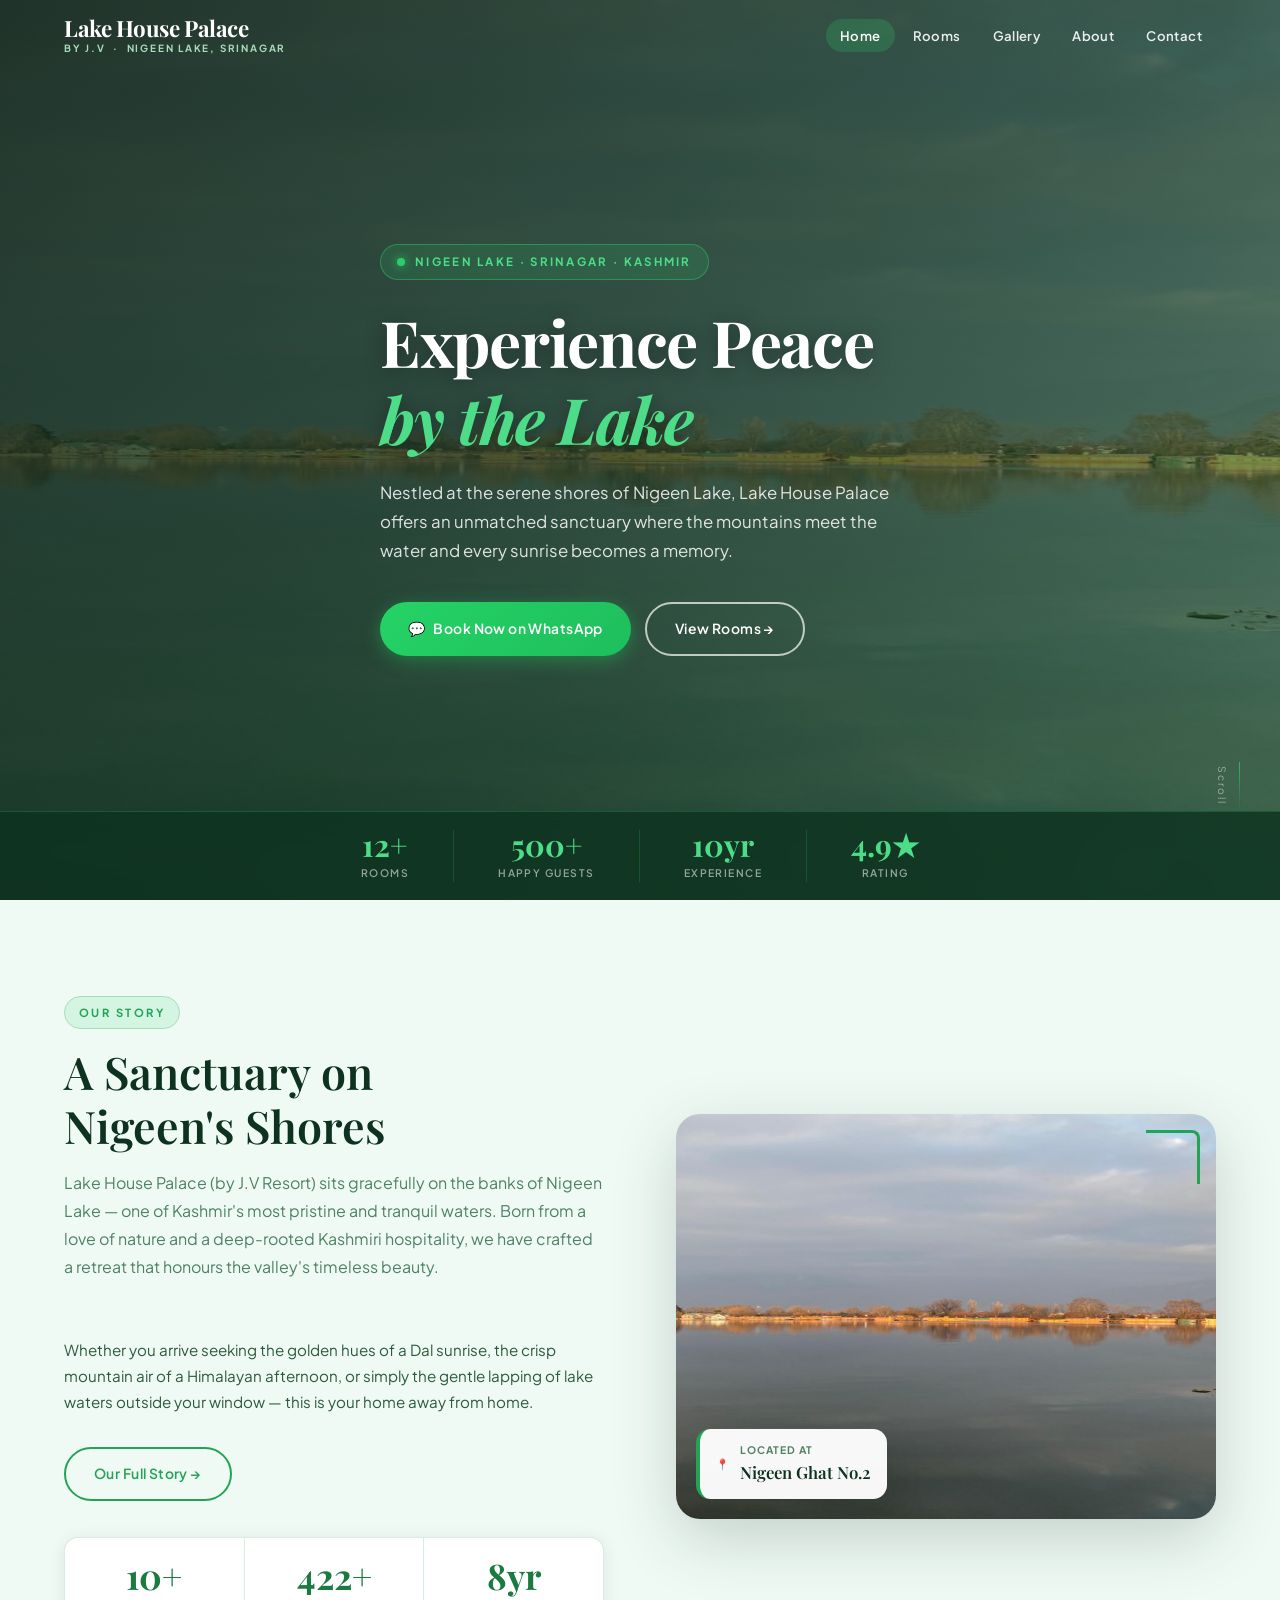
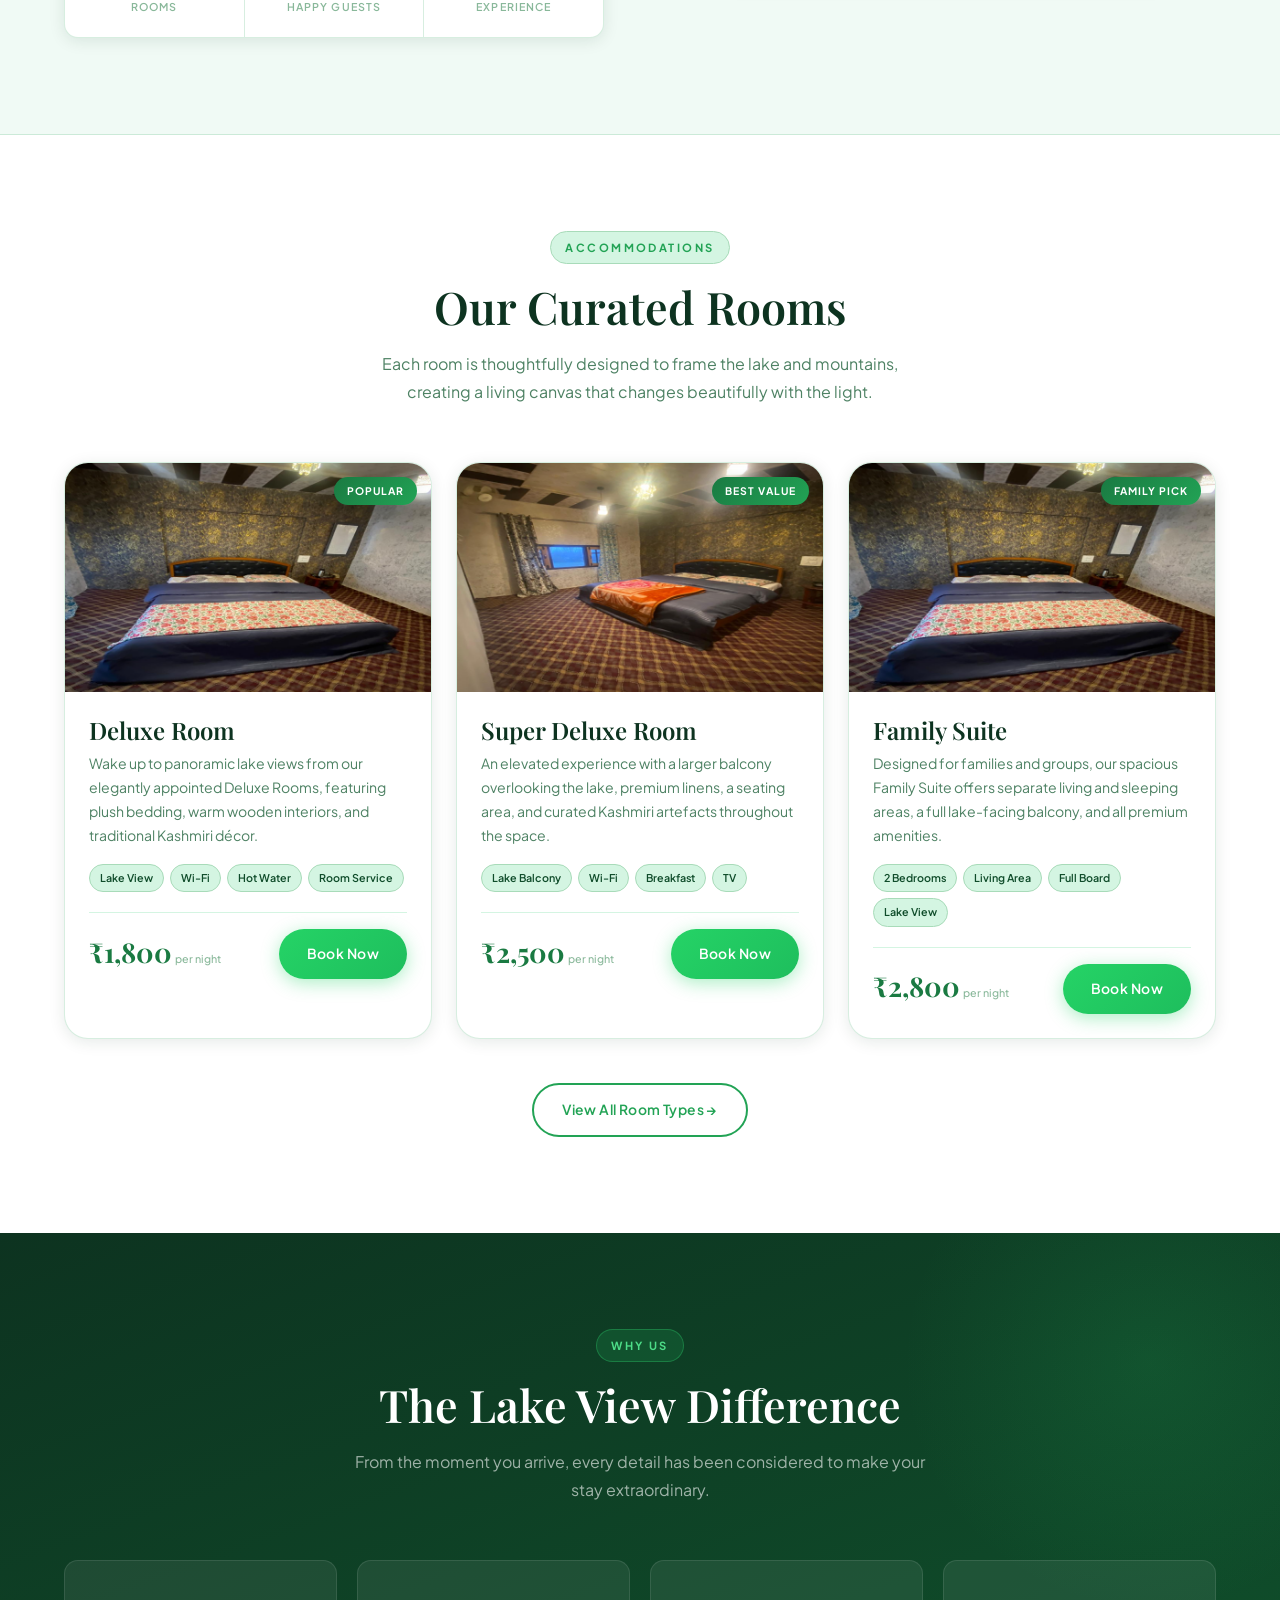
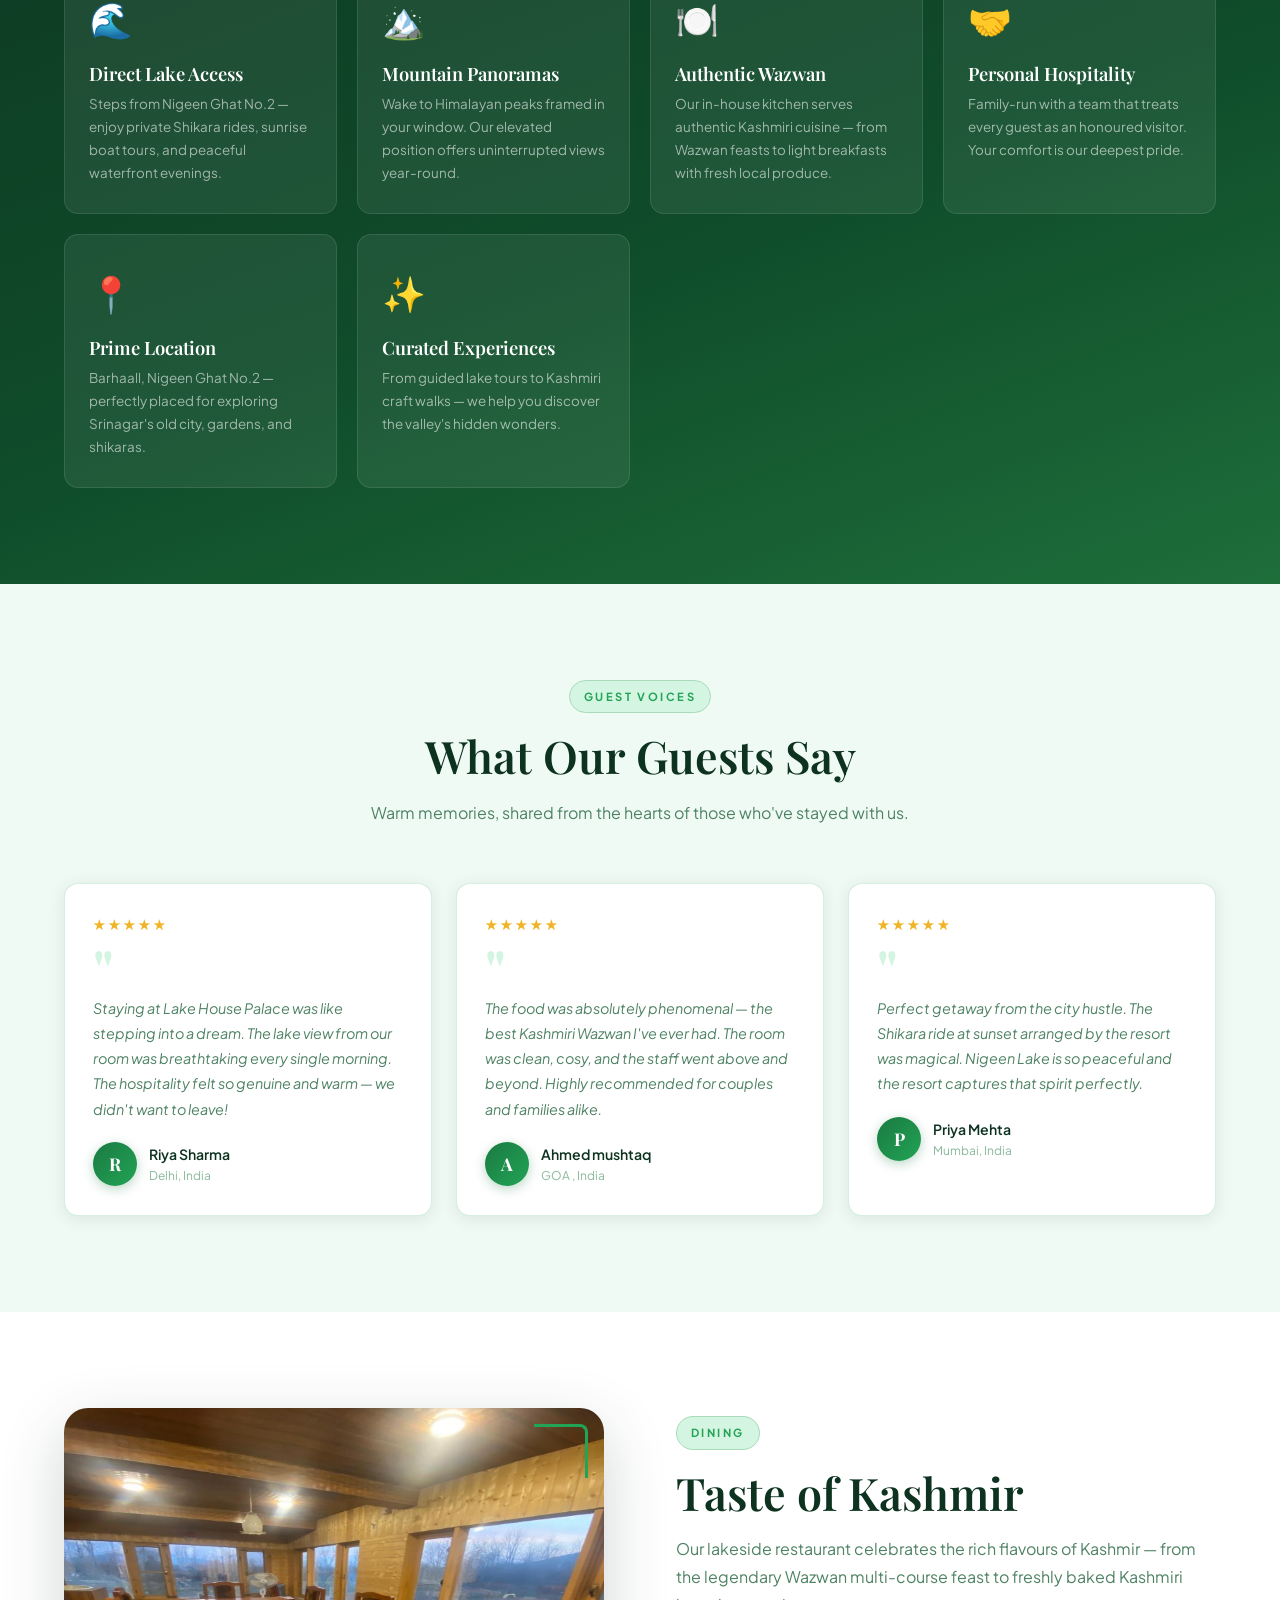
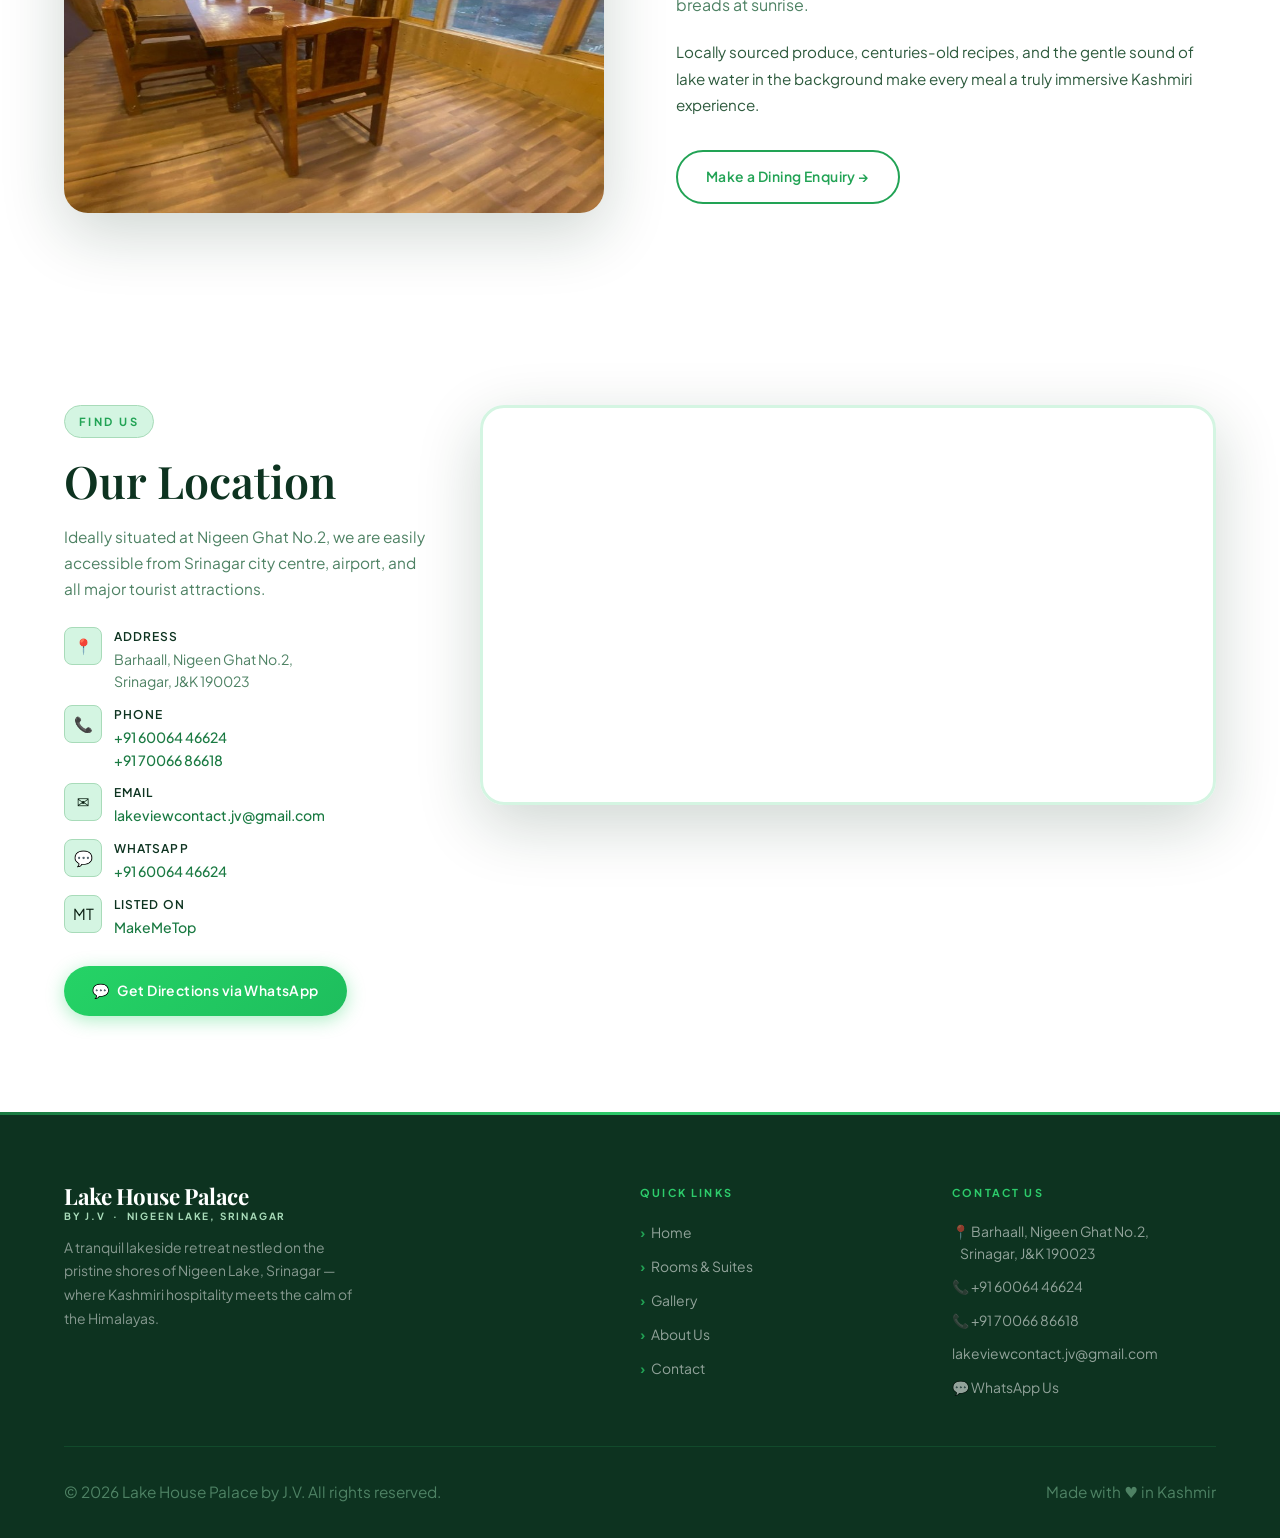
==== commit 0e7d1ebe: "Update contact icons and add MakeMeTop link" ====
--- a/index.html
+++ b/index.html
@@ -430,8 +430,9 @@
         </p>
 
         <ul class="contact-list reveal">
+
           <li class="contact-item">
-            <span class="contact-icon">📍</span>
+            <span class="contact-icon" aria-hidden="true">📍</span>
             <div class="contact-text">
               <strong>Address</strong>
               Barhaall, Nigeen Ghat No.2,<br>Srinagar, J&K 190023
@@ -439,7 +440,7 @@
           </li>
 
           <li class="contact-item">
-            <span class="contact-icon">📞</span>
+            <span class="contact-icon" aria-hidden="true">📞</span>
             <div class="contact-text">
               <strong>Phone</strong>
               <a href="tel:+916006446624">+91 60064 46624</a><br>
@@ -448,7 +449,7 @@
           </li>
 
           <li class="contact-item">
-            <span class="contact-icon">✉️</span>
+            <span class="contact-icon" aria-hidden="true">✉️</span>
             <div class="contact-text">
               <strong>Email</strong>
               <a href="mailto:lakeviewcontact.jv@gmail.com">lakeviewcontact.jv@gmail.com</a>
@@ -456,29 +457,34 @@
           </li>
 
           <li class="contact-item">
-            <span class="contact-icon">💬</span>
+            <span class="contact-icon" aria-hidden="true">💬</span>
             <div class="contact-text">
               <strong>WhatsApp</strong>
-              <a href="https://wa.me/916006446624" target="_blank">+91 60064 46624</a>
+              <a href="https://wa.me/916006446624" target="_blank" rel="noopener">
+                +91 60064 46624
+              </a>
             </div>
           </li>
+
+          <!-- ✅ MakeMeTop Added -->
+          <li class="contact-item">
+            <span class="contact-icon" aria-hidden="true">MT</span>
+            <div class="contact-text">
+              <strong>Listed On</strong>
+              <a href="https://makemetop.in/?biz=jzfqfr9vhQKlmOrne1We" target="_blank" rel="noopener">
+                MakeMeTop
+              </a>
+            </div>
+          </li>
+
         </ul>
 
         <!-- Buttons -->
-        <div style="margin-top:28px; display:flex; gap:12px; flex-wrap:wrap;" class="reveal">
-
-          <!-- WhatsApp Button -->
+        <div style="margin-top:28px;" class="reveal">
           <a href="https://wa.me/916006446624?text=Hello%20Lake%20House%20Palace%2C%20I%20need%20directions." 
-             class="btn btn-wa" target="_blank">
-            💬 Get Directions
+             class="btn btn-wa" target="_blank" rel="noopener">
+            <span>💬</span> Get Directions via WhatsApp
           </a>
-
-          <!-- MakeMeTop Button -->
-          <a href="https://makemetop.in/?biz=jzfqfr9vhQKlmOrne1We" 
-             class="btn btn-mmt" target="_blank">
-            <span style="font-weight:700;">MT</span> View on MakeMeTop
-          </a>
-
         </div>
       </div>
 
@@ -487,7 +493,8 @@
           src="https://maps.google.com/maps?q=Barhaall,+Srinagar,+Nigeen+Ghat+No.2,+Jammu+and+Kashmir+190023&output=embed"
           loading="lazy"
           allowfullscreen
-          title="Lake House Palace location map — Nigeen Ghat No.2, Srinagar">
+          title="Lake House Palace location map — Nigeen Ghat No.2, Srinagar"
+          referrerpolicy="no-referrer-when-downgrade">
         </iframe>
       </div>
     </div>
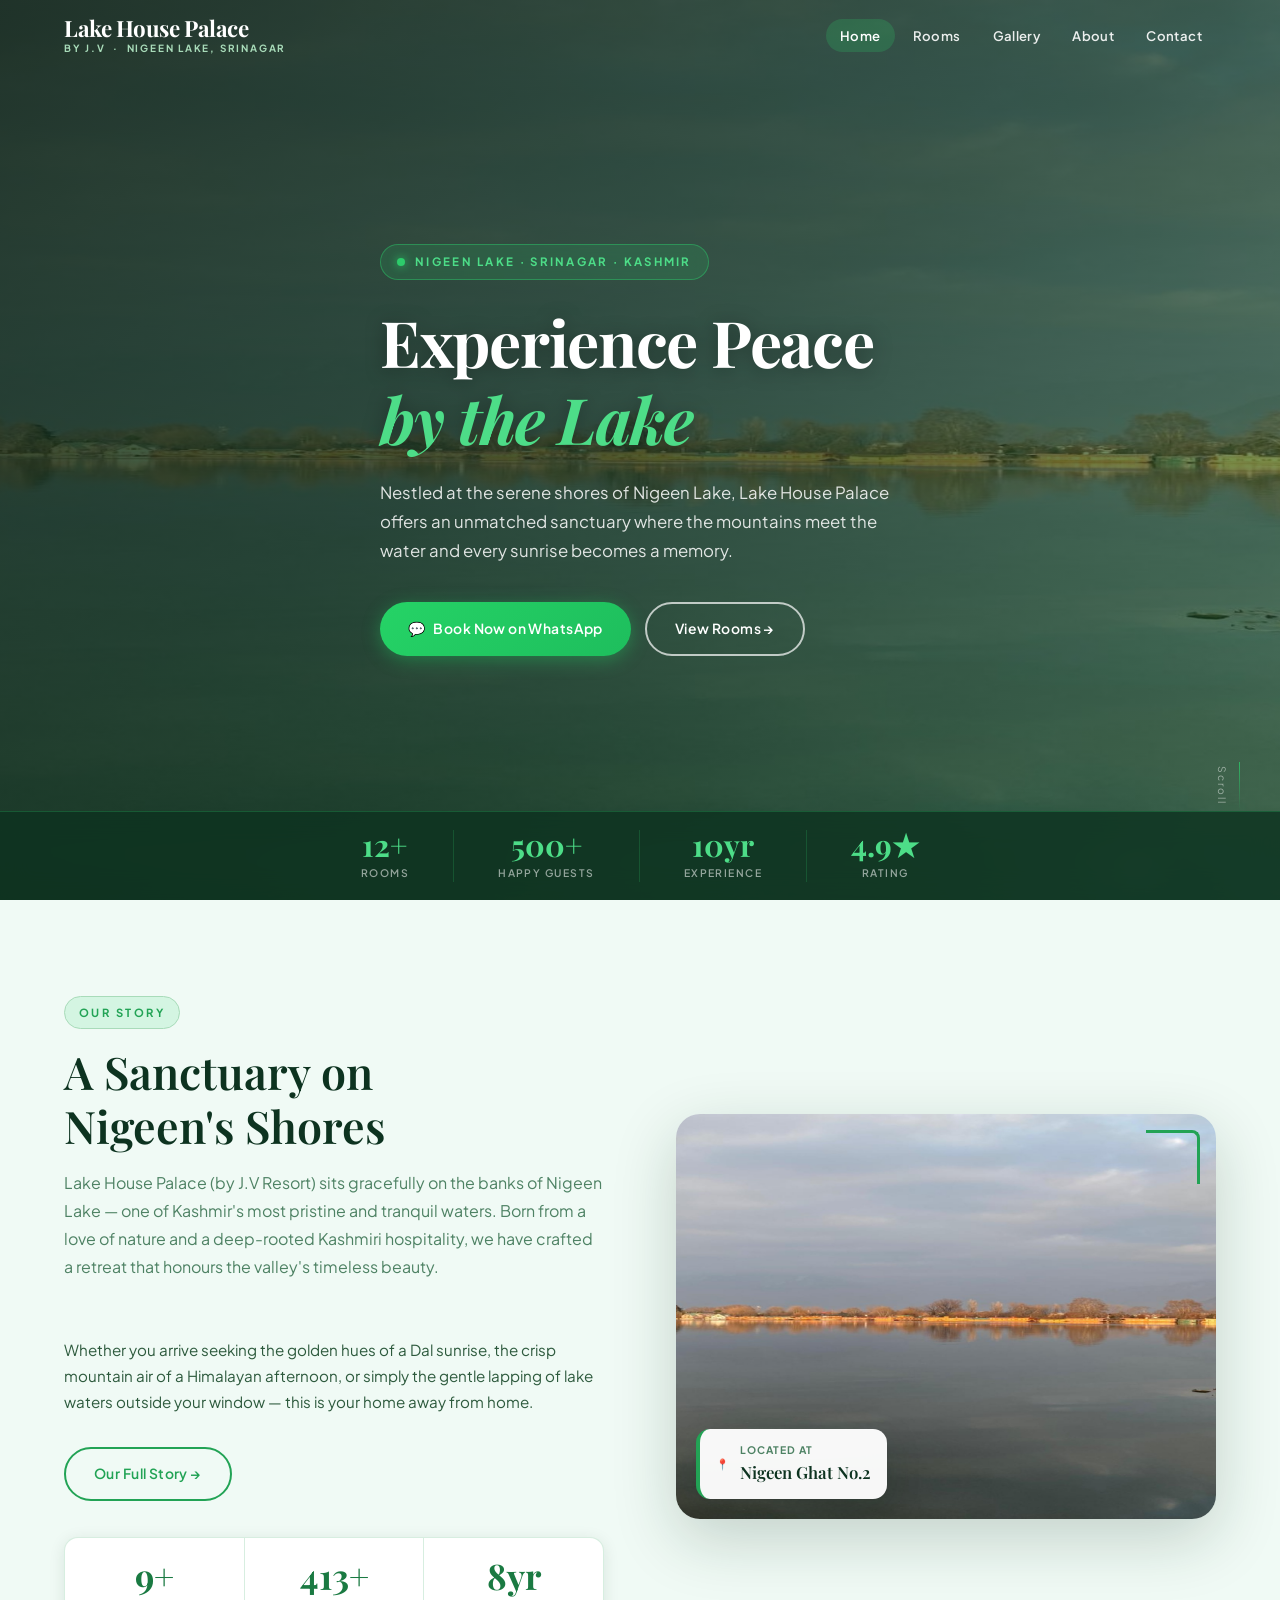
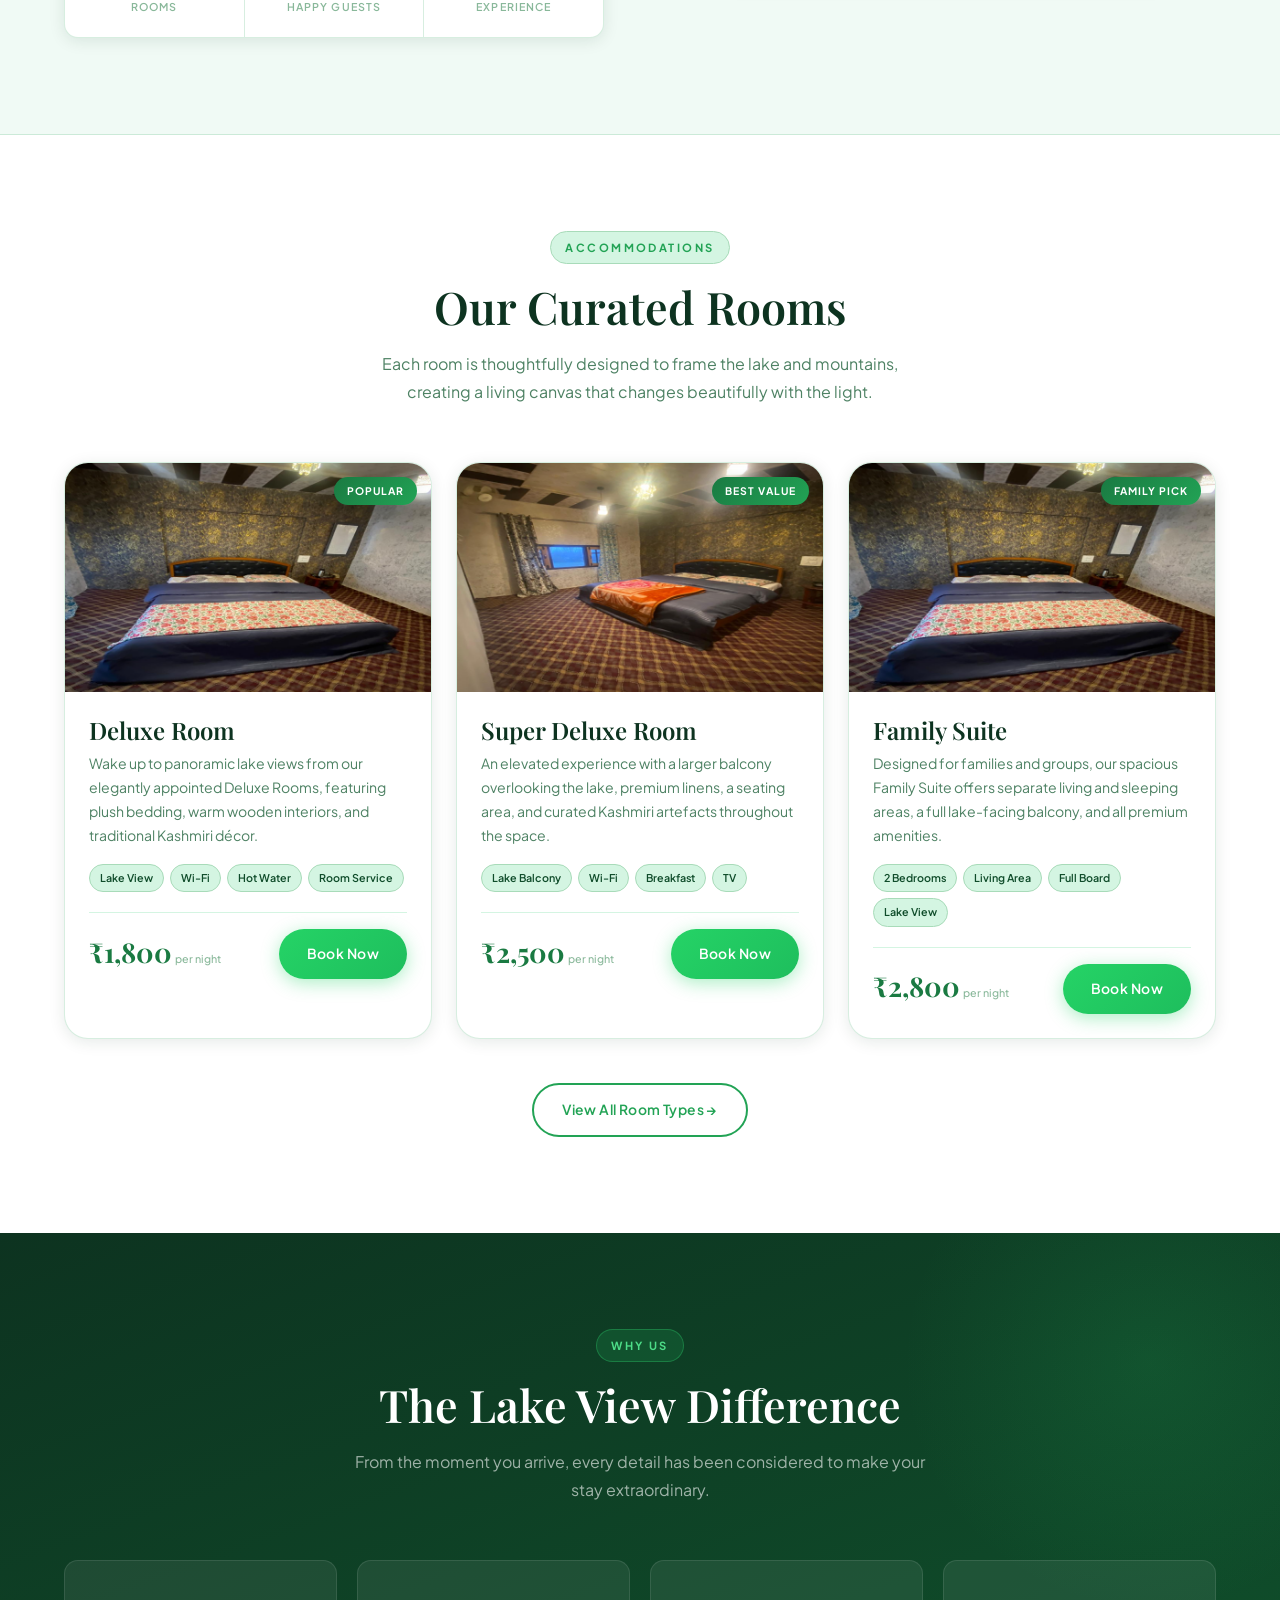
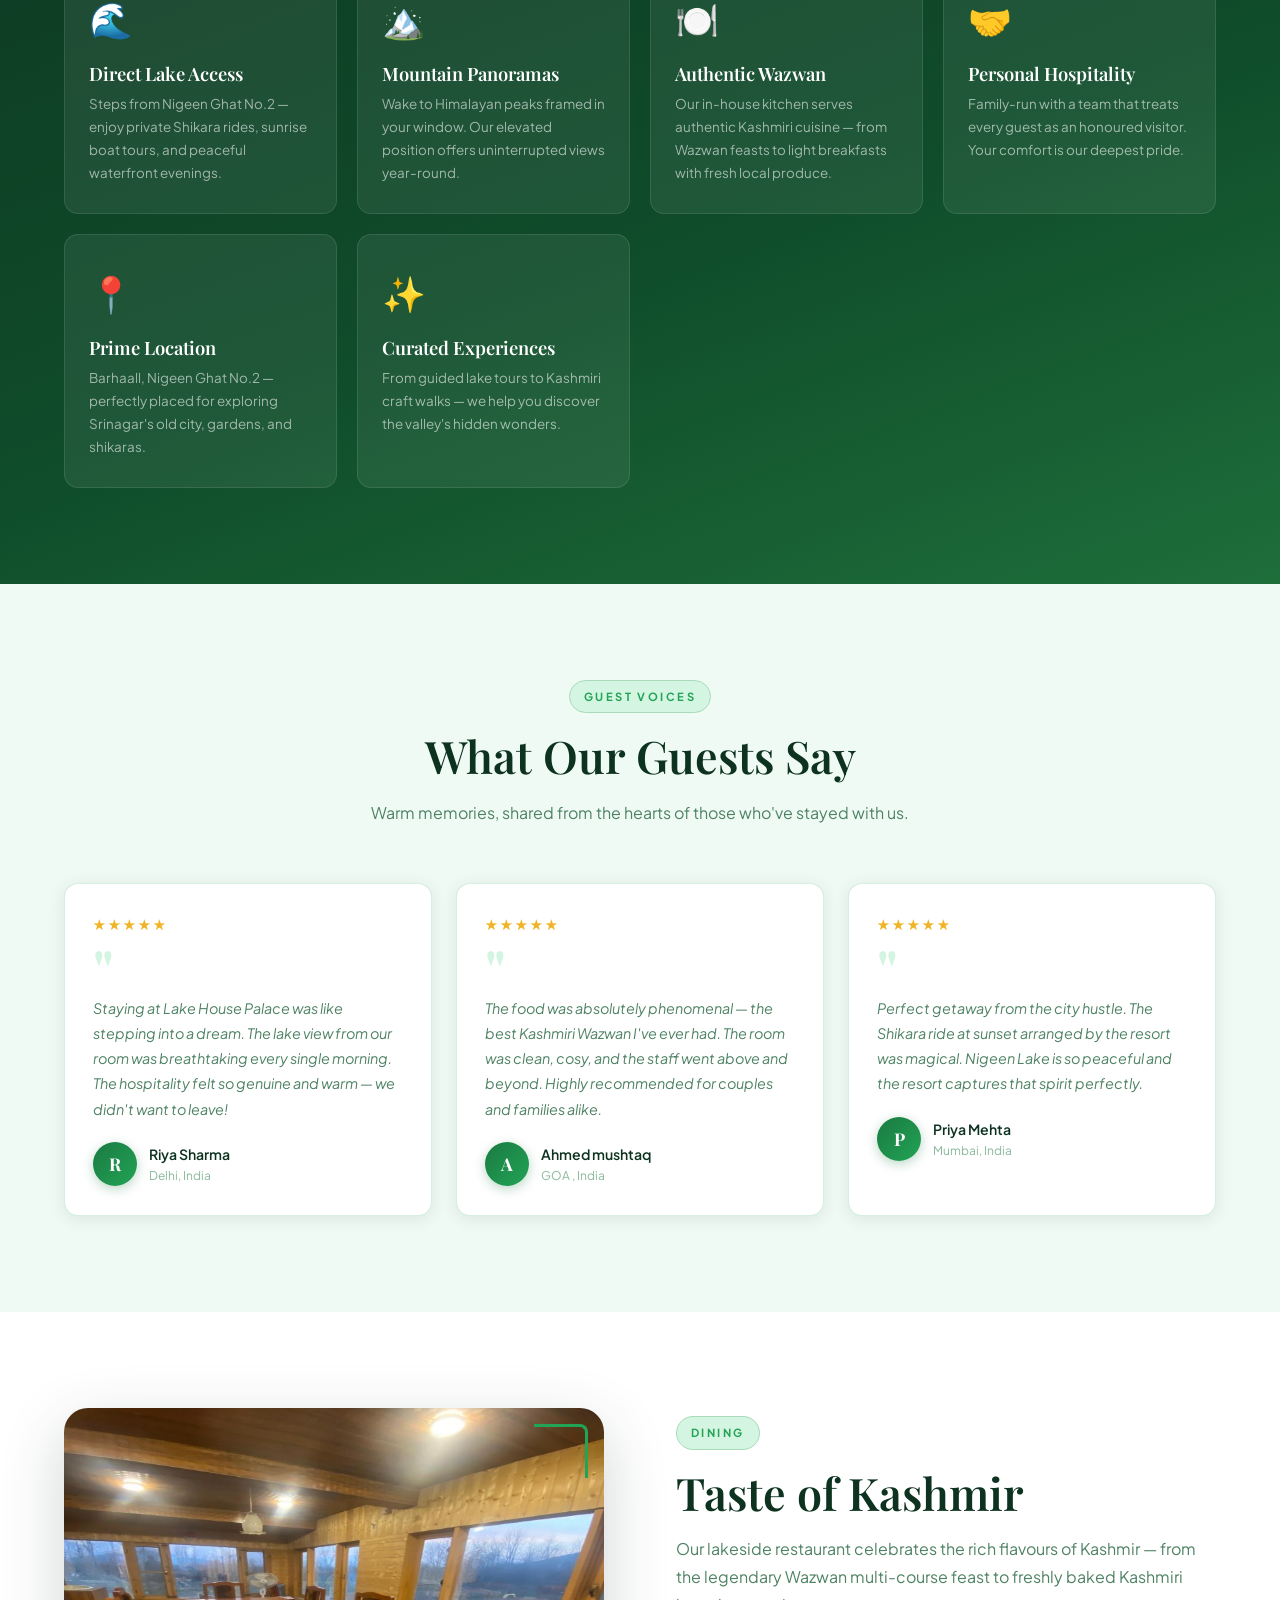
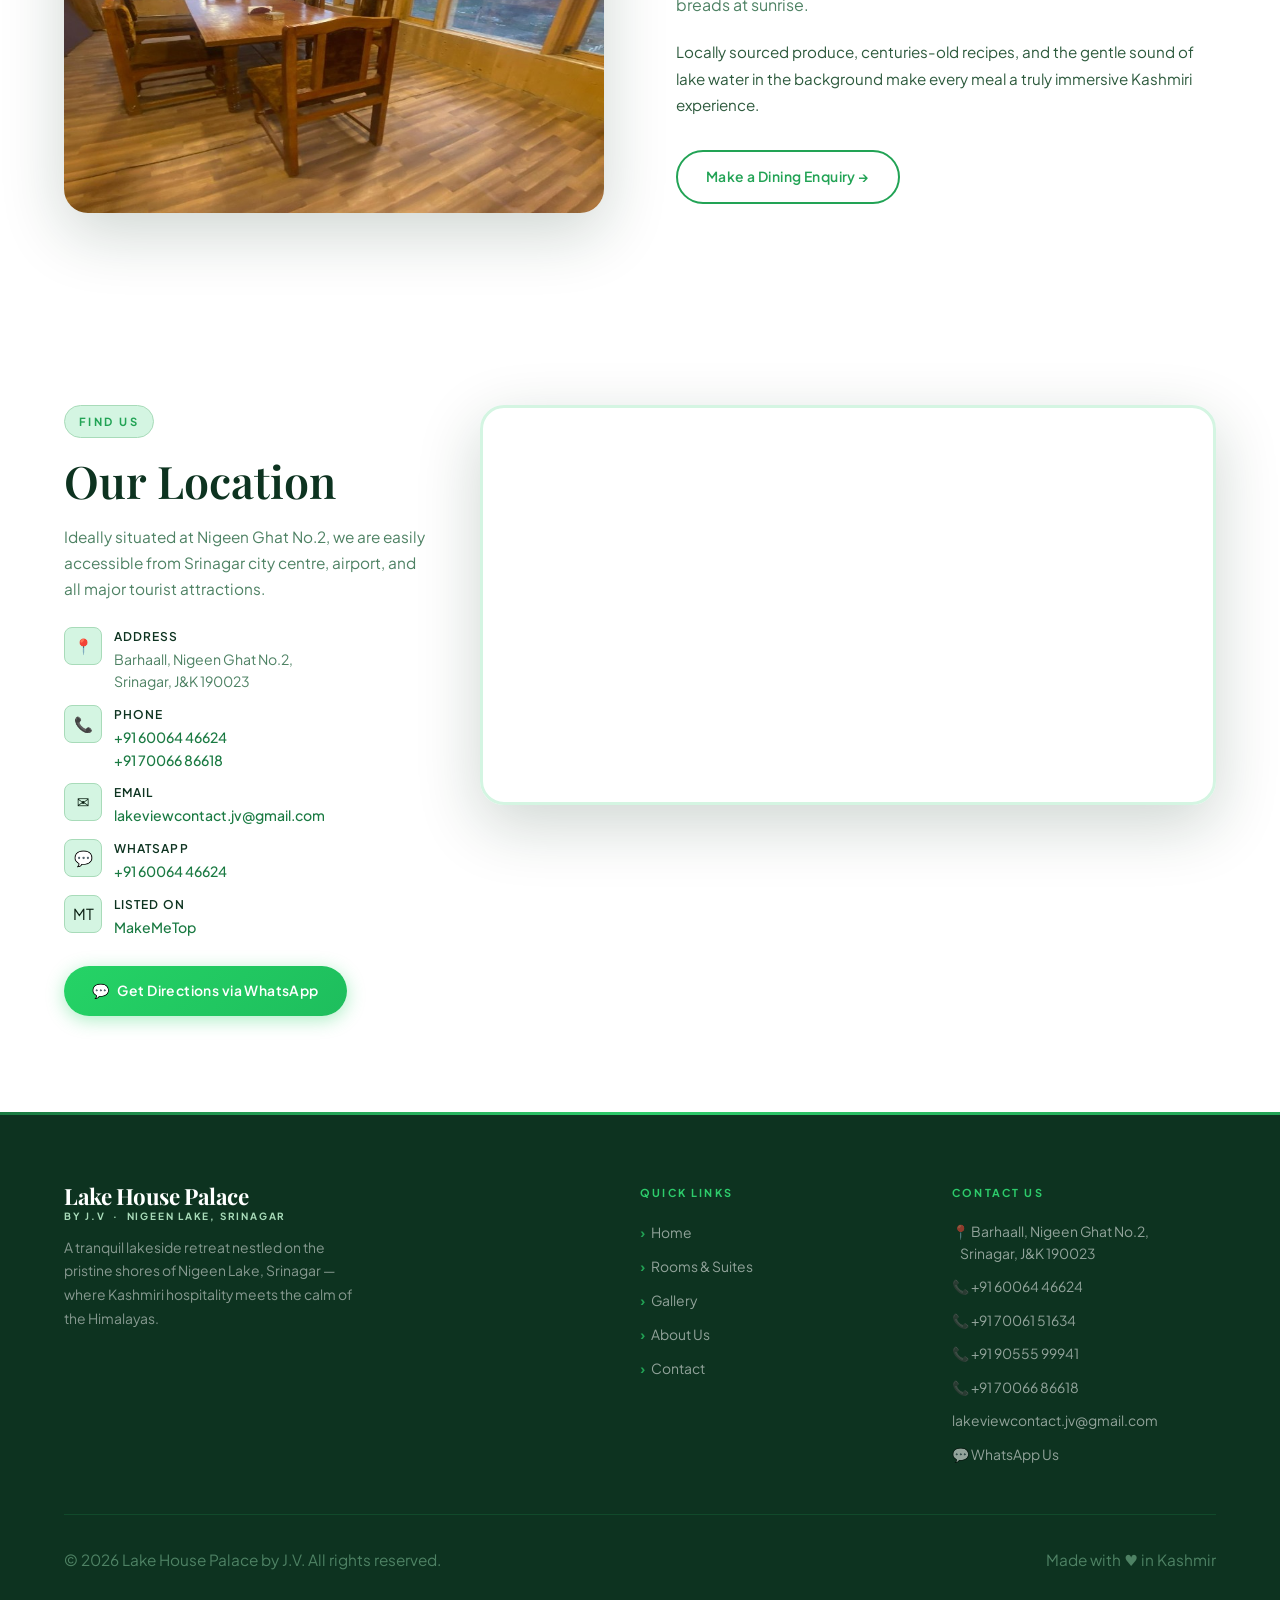
==== commit 78fd0386: "Add additional contact numbers in index.html" ====
--- a/index.html
+++ b/index.html
@@ -532,6 +532,8 @@
             📍 Barhaall, Nigeen Ghat No.2,<br>&nbsp;&nbsp;&nbsp;&nbsp;Srinagar, J&K 190023
           </a>
            <a href="tel:+916006446624">📞 +91 60064 46624</a>
+          <a href="tel:+917006151634">📞 +91 70061 51634</a>
+          <a href="tel:+919055599941">📞 +91 90555 99941</a>
           <a href="tel:+917006686618">📞 +91 70066 86618</a>
          <a href="mailto:lakeviewcontact.jv@gmail.com">lakeviewcontact.jv@gmail.com</a>
           <a href="https://wa.me/916006446624" target="_blank" rel="noopener">💬 WhatsApp Us</a>
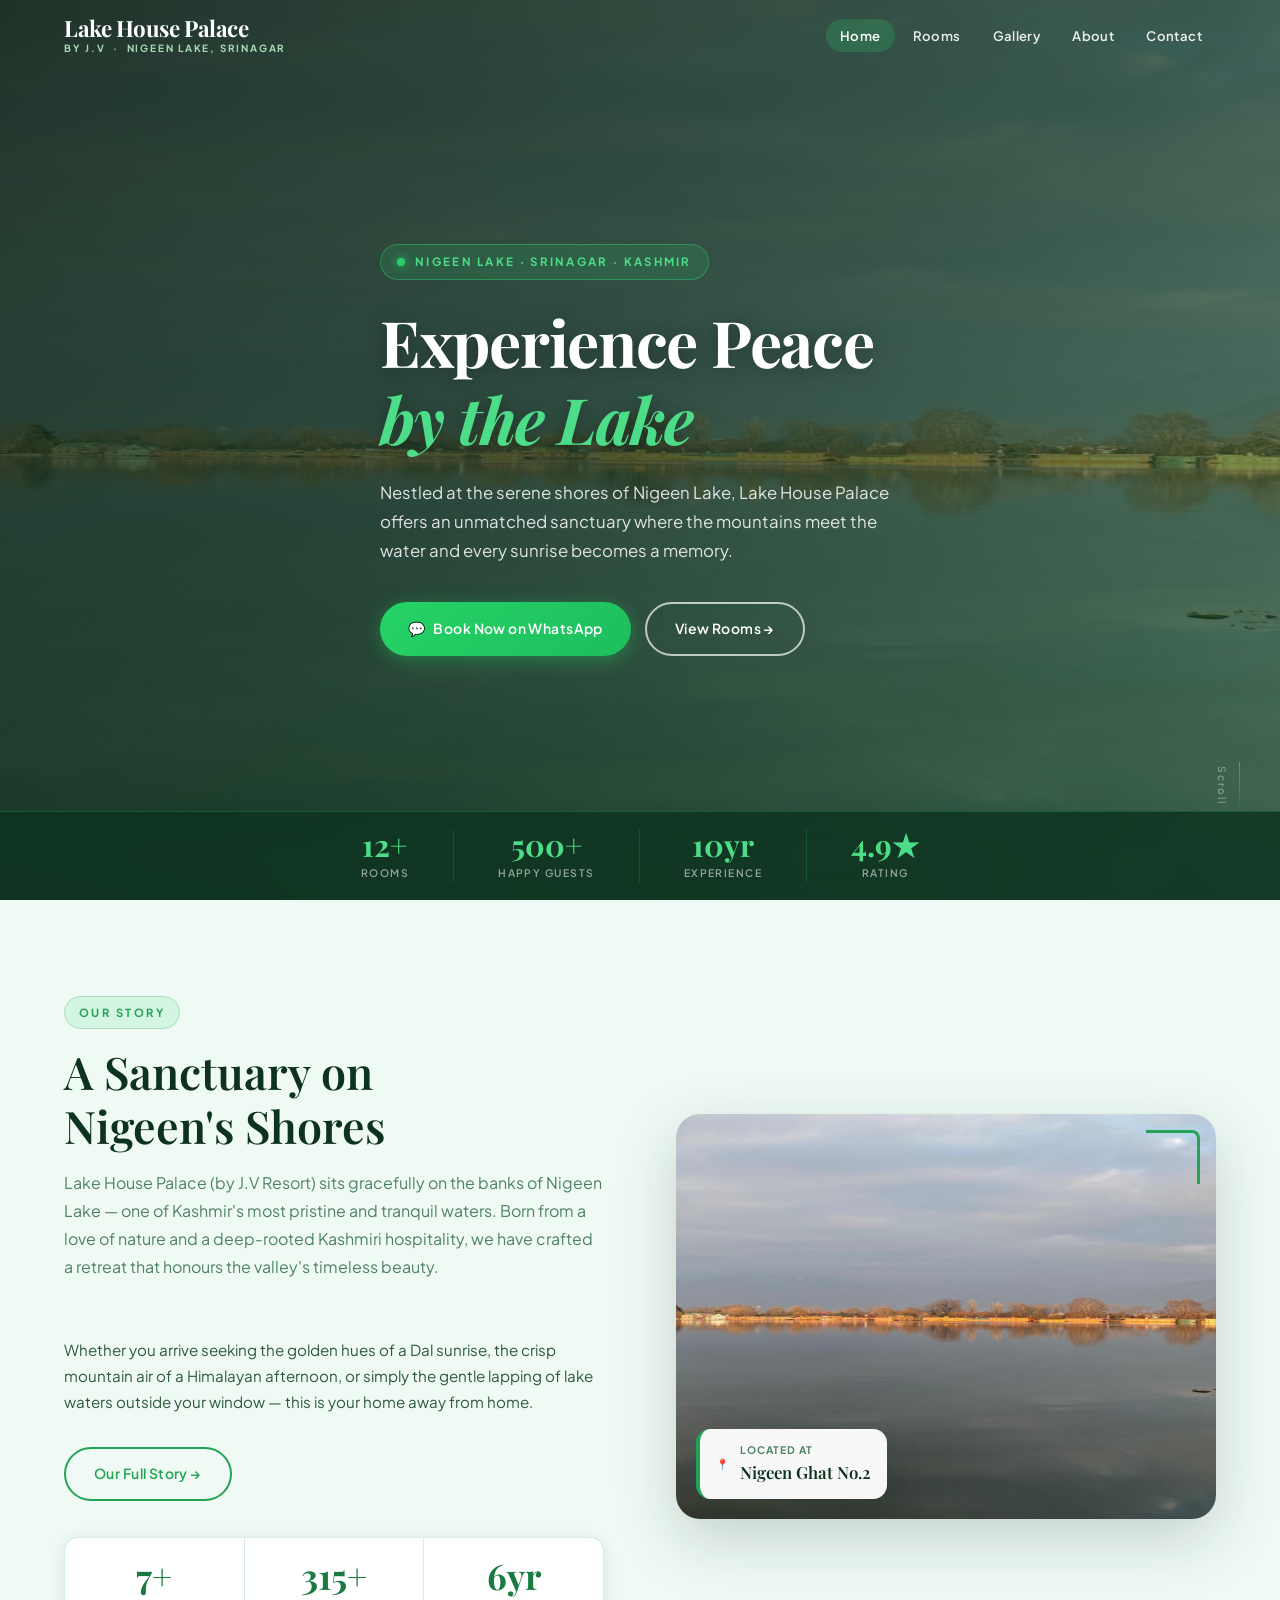
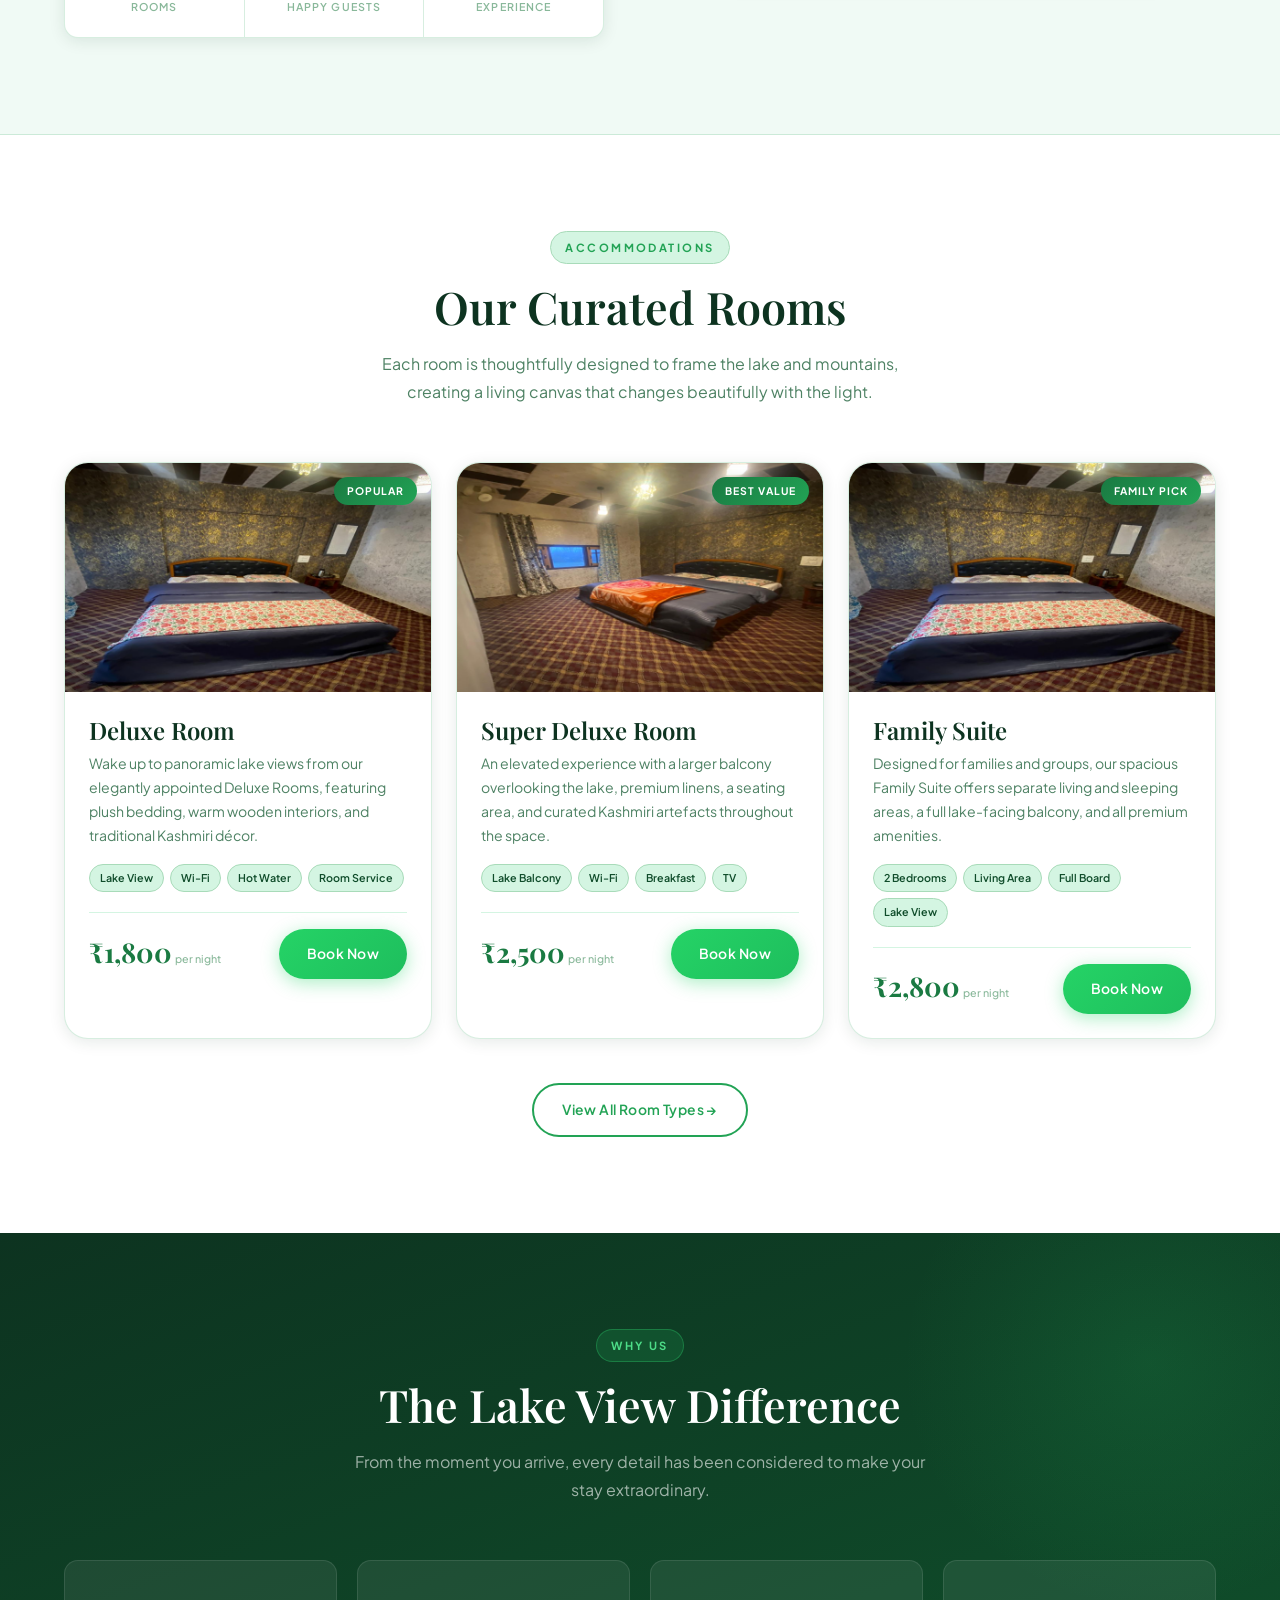
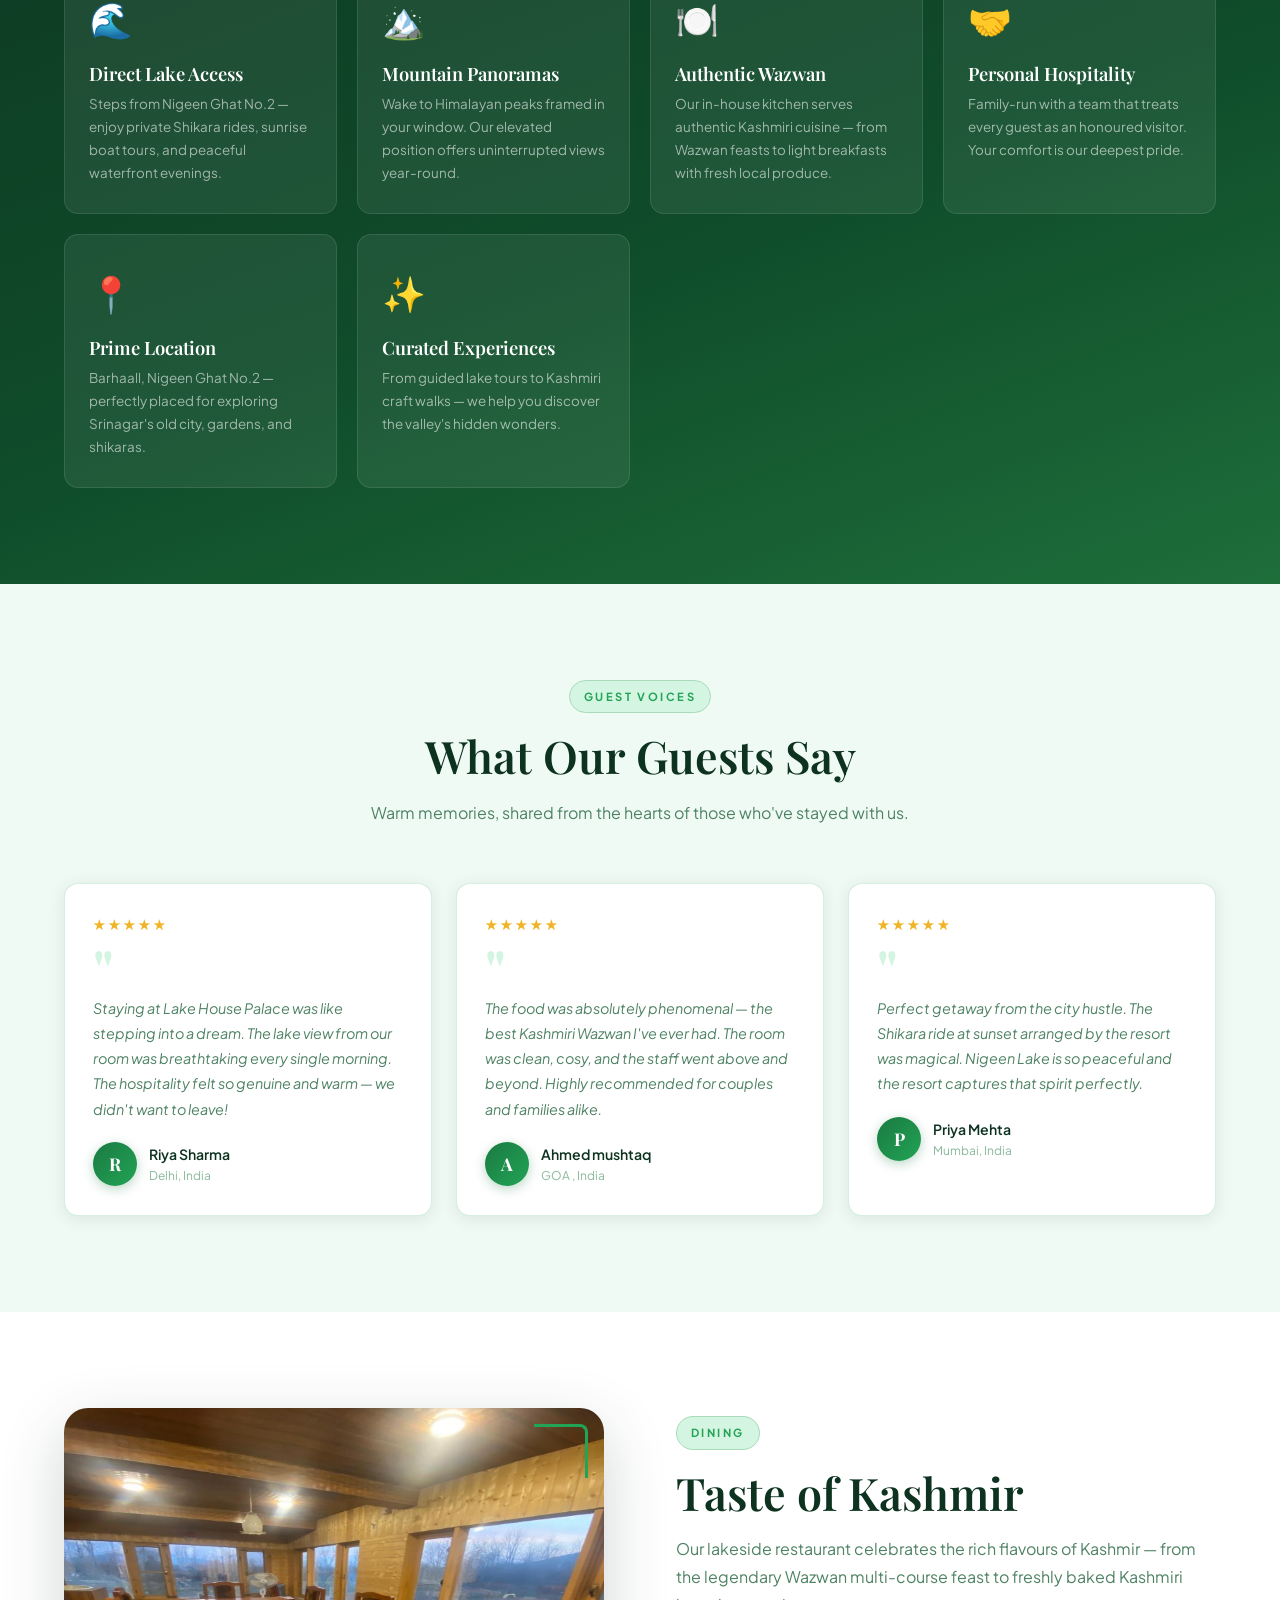
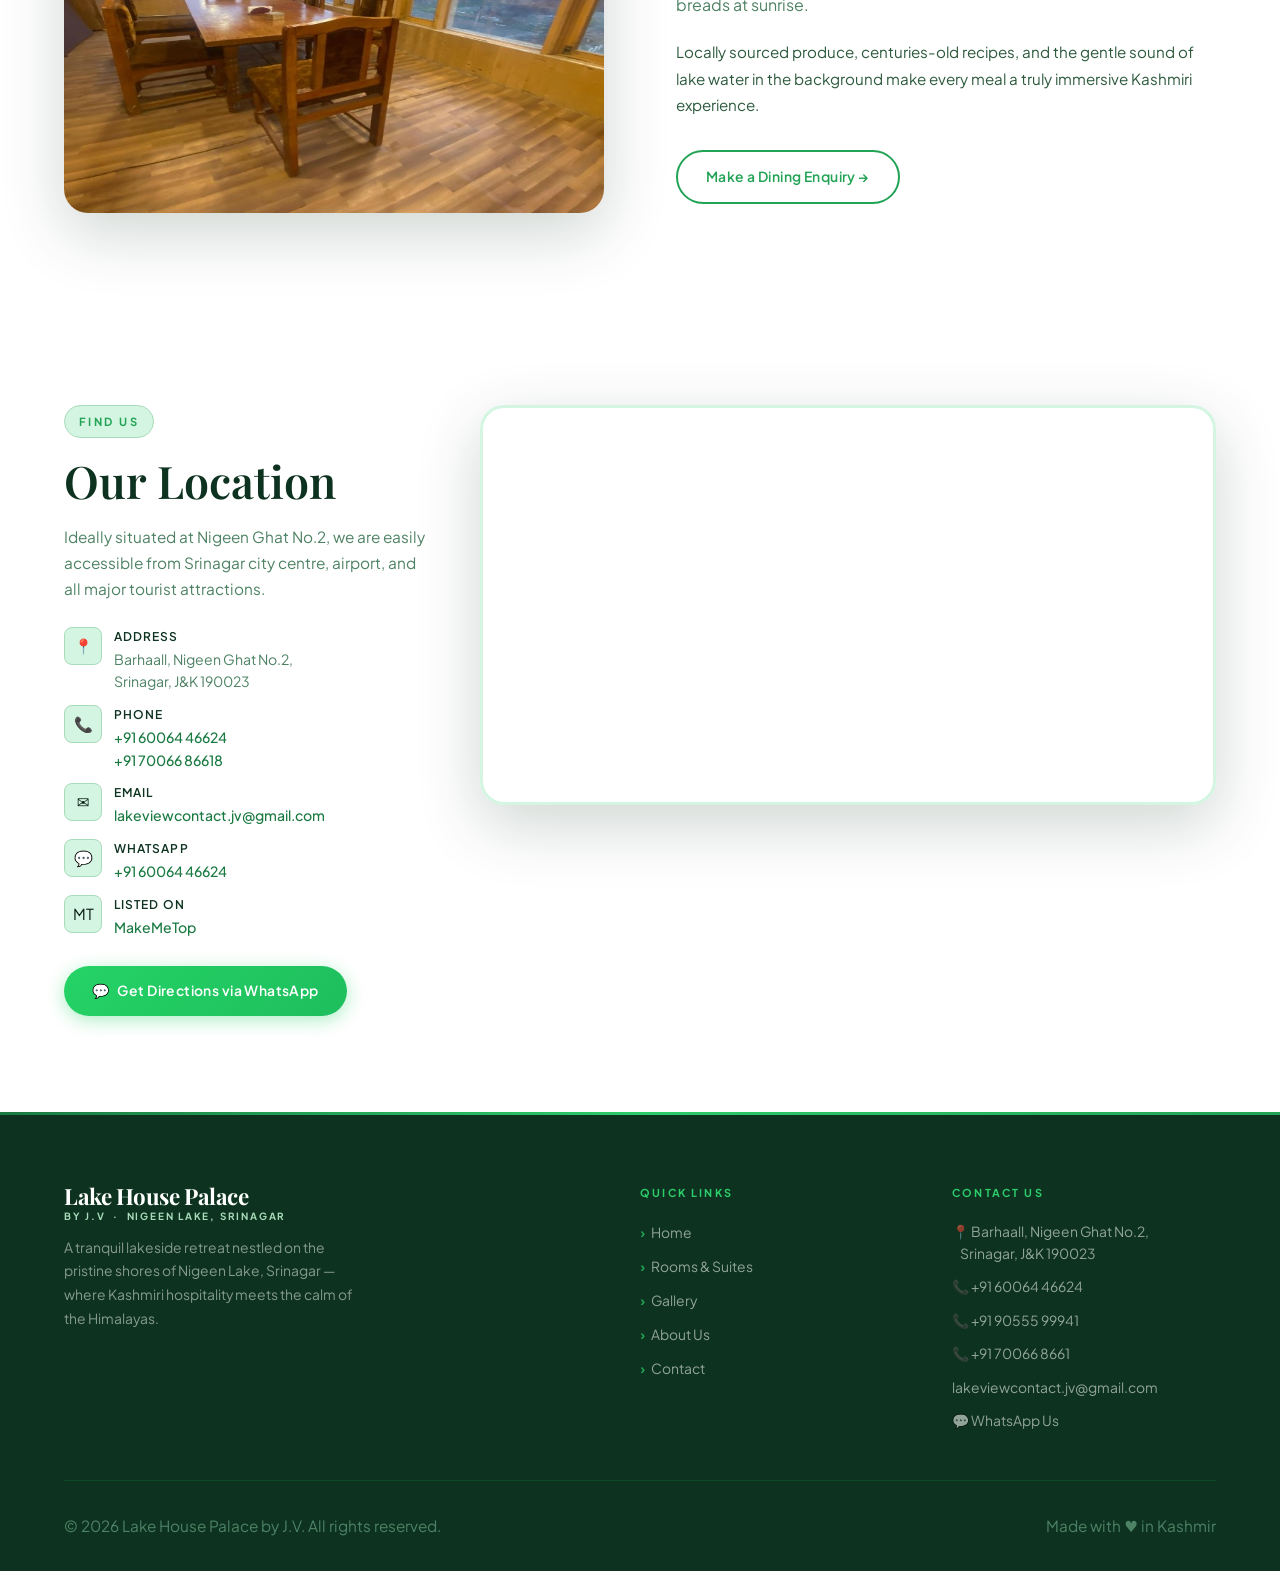
==== commit a79436d6: "Update index.html" ====
--- a/index.html
+++ b/index.html
@@ -532,9 +532,8 @@
             📍 Barhaall, Nigeen Ghat No.2,<br>&nbsp;&nbsp;&nbsp;&nbsp;Srinagar, J&K 190023
           </a>
            <a href="tel:+916006446624">📞 +91 60064 46624</a>
-          <a href="tel:+917006151634">📞 +91 70061 51634</a>
           <a href="tel:+919055599941">📞 +91 90555 99941</a>
-          <a href="tel:+917006686618">📞 +91 70066 86618</a>
+          <a href="tel:+91700668661">📞 +91 70066 8661</a>
          <a href="mailto:lakeviewcontact.jv@gmail.com">lakeviewcontact.jv@gmail.com</a>
           <a href="https://wa.me/916006446624" target="_blank" rel="noopener">💬 WhatsApp Us</a>
         </div>
